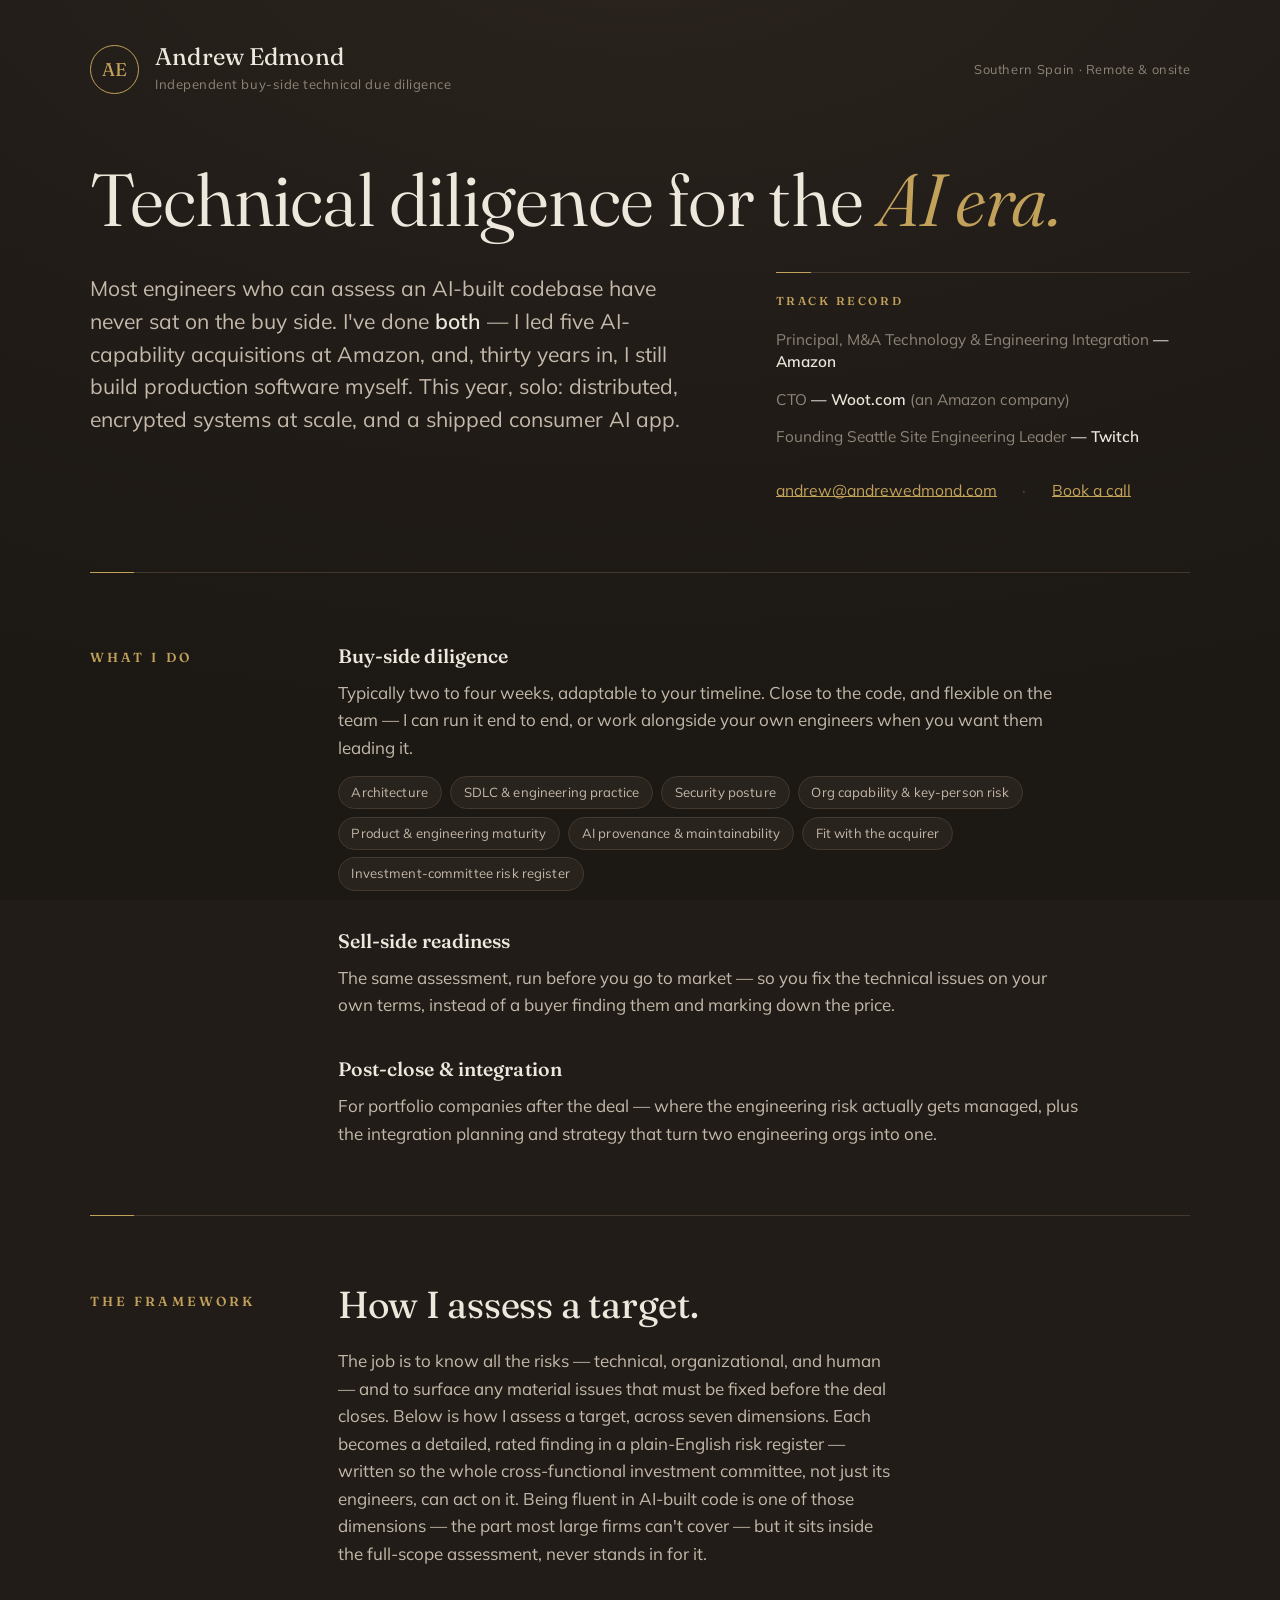
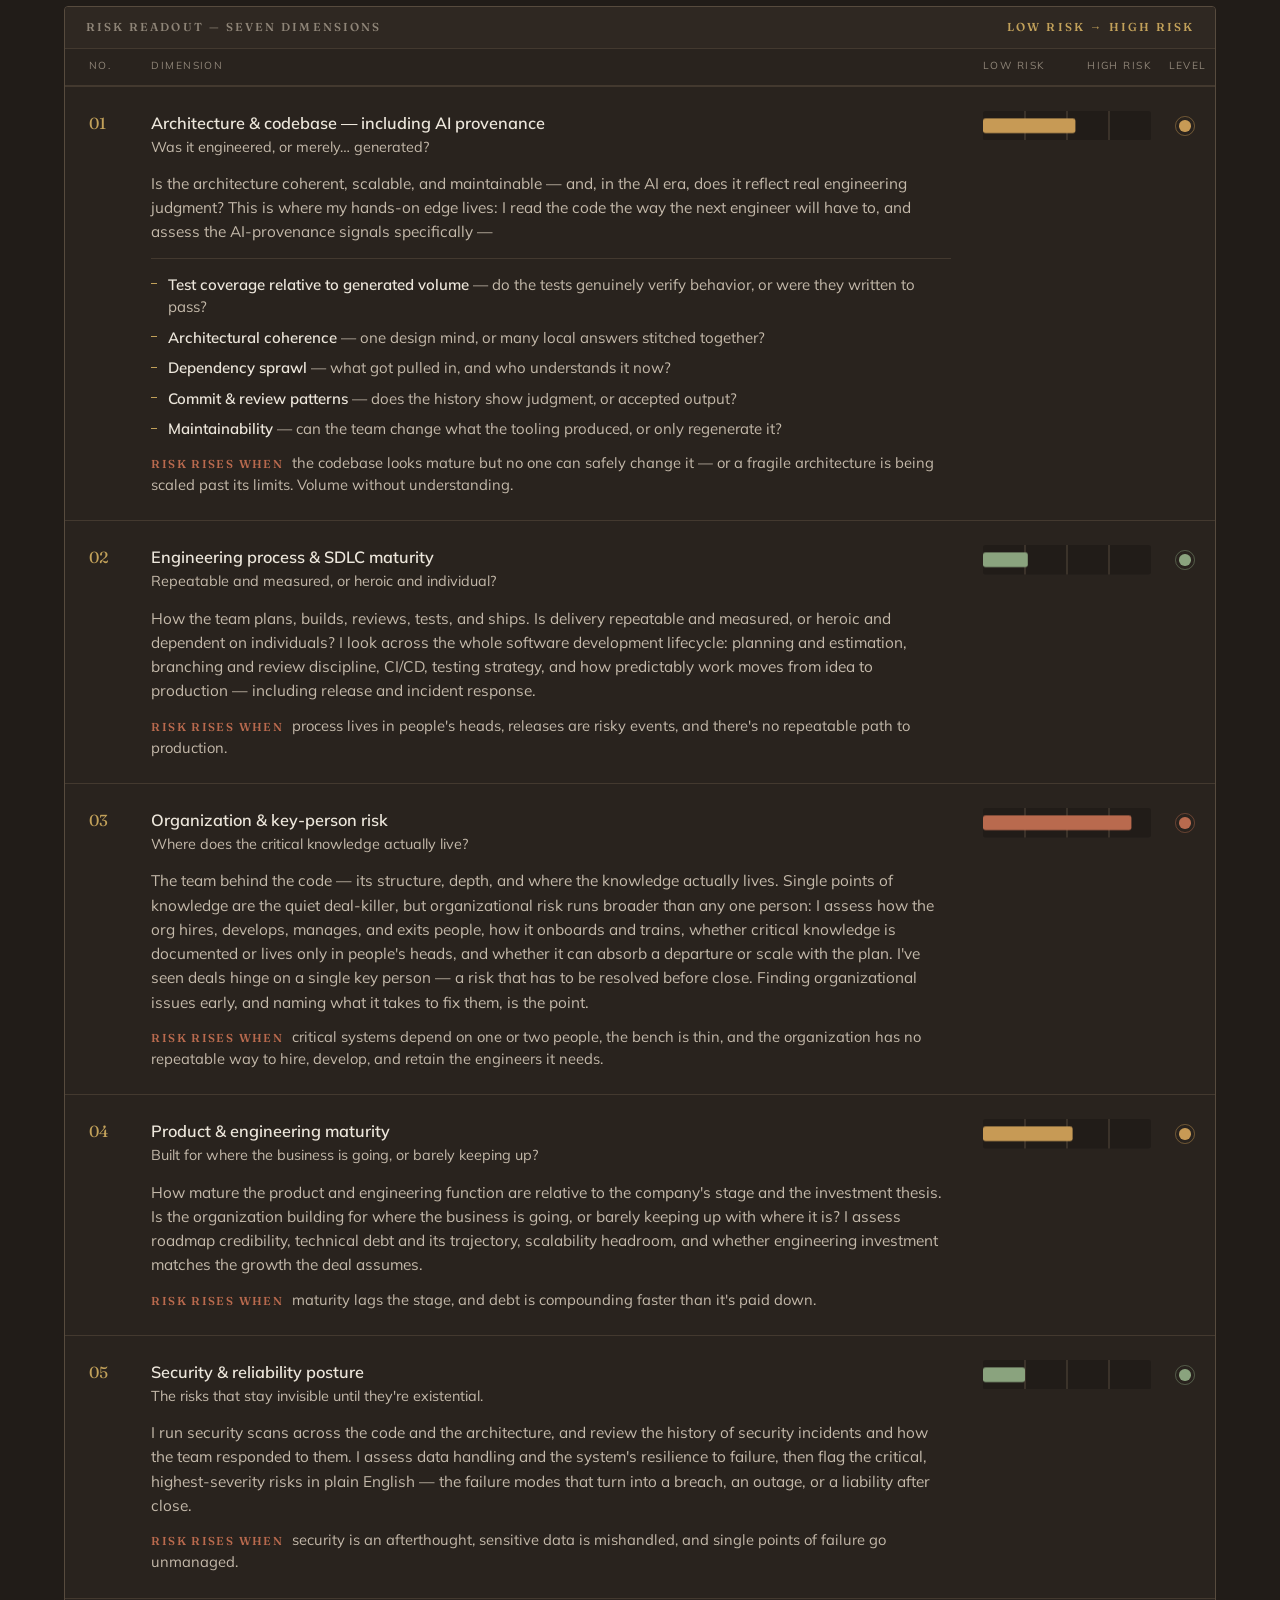
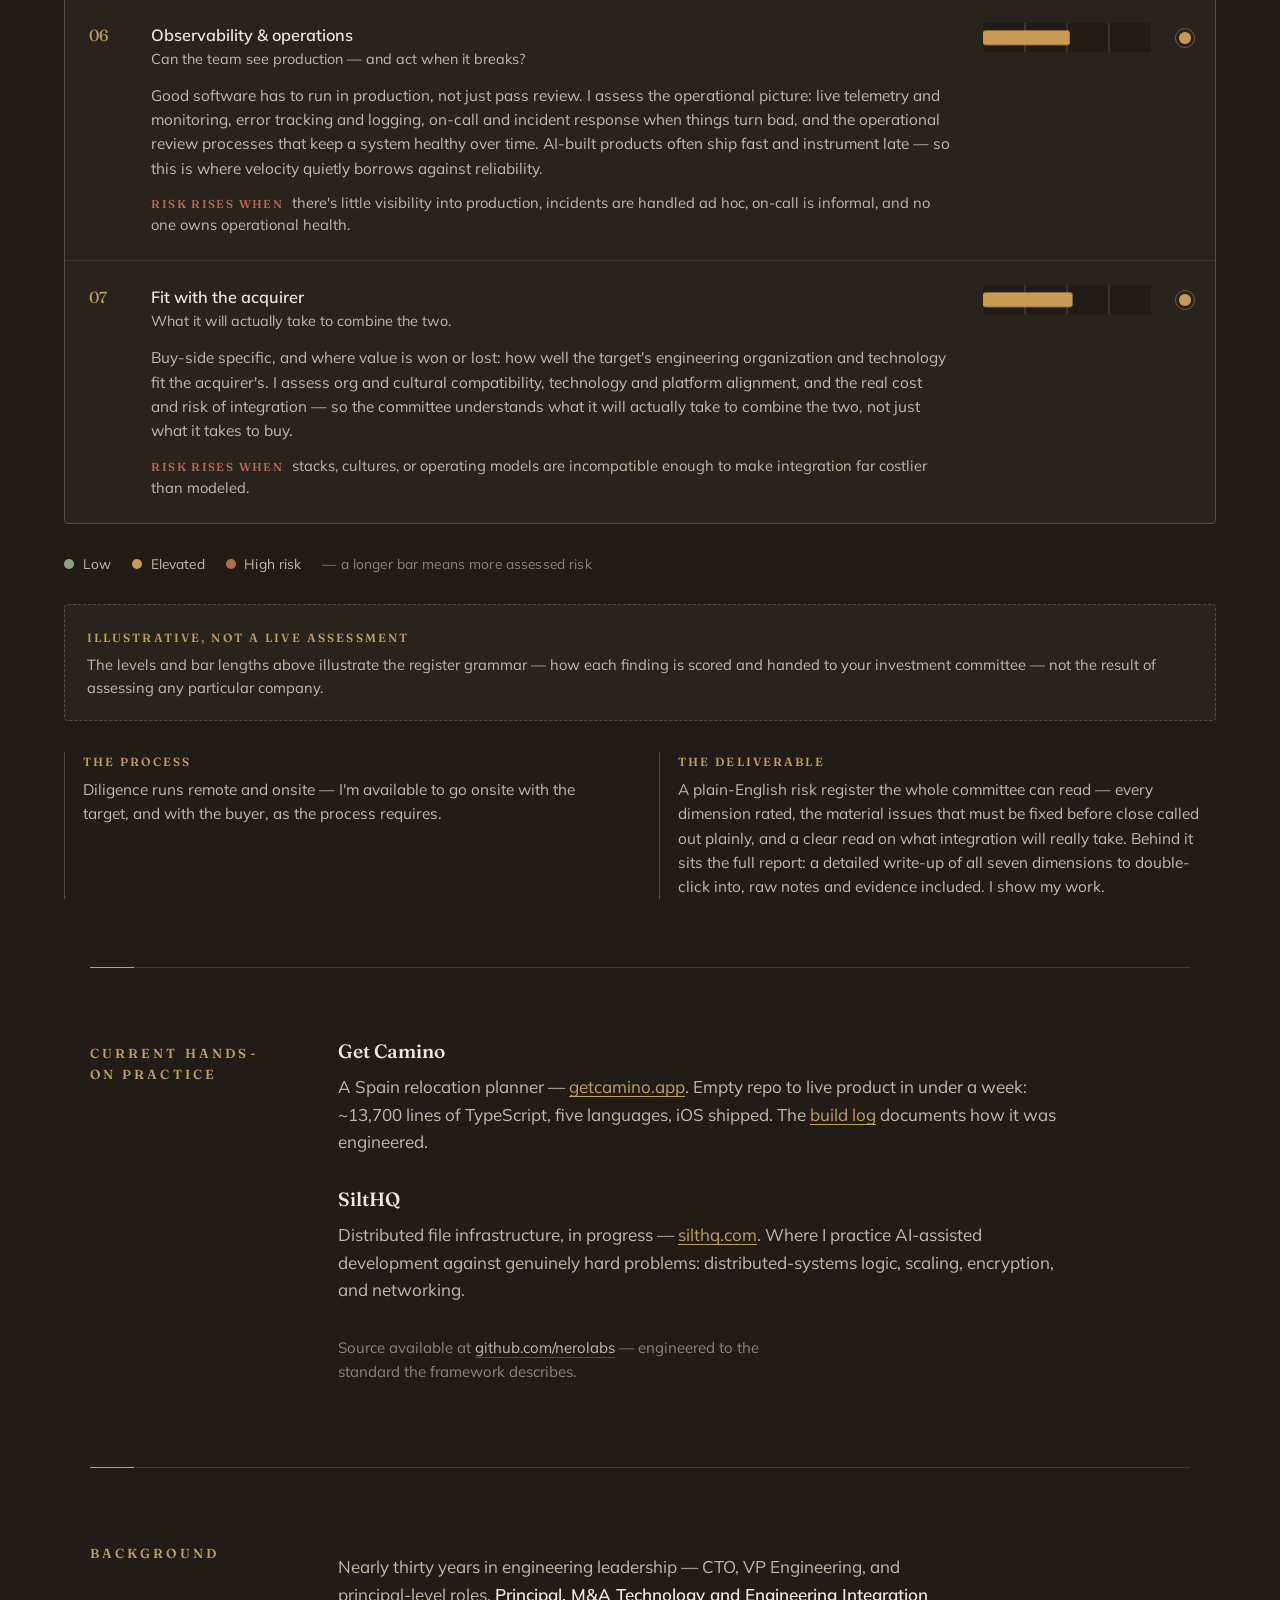
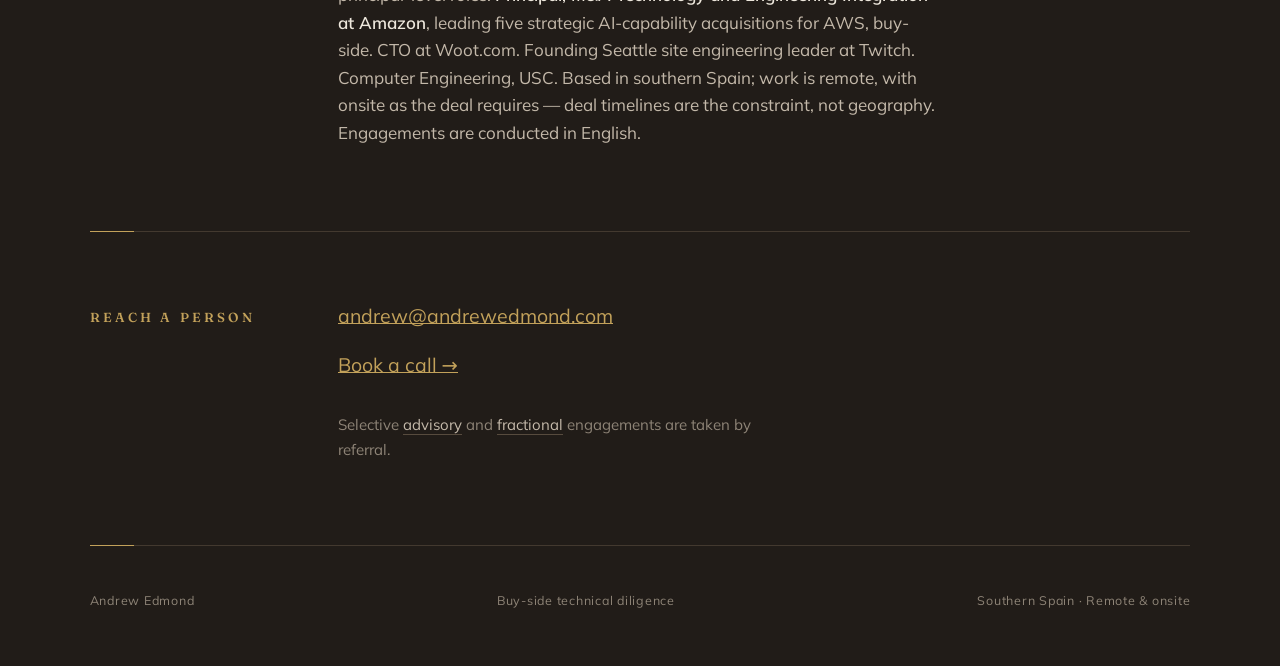
==== index.html @ aa69c721 "Fix contact-link underlines spanning full column width .contact-lines is a column flex container, so" ====
<!doctype html>
<html lang="en">
<head>
<meta charset="utf-8">
<meta name="viewport" content="width=device-width, initial-scale=1">
<title>Andrew Edmond — Technical diligence for the AI era</title>
<meta name="description" content="Independent buy-side technical due diligence for AI-era software: architecture, engineering practice, key-person risk, and the AI provenance of the codebase — delivered as a plain-English risk register for the investment committee.">
<meta name="theme-color" content="#211C18">
<link rel="icon" href="/favicon.svg" type="image/svg+xml">
<link rel="apple-touch-icon" href="/apple-touch-icon.png">
<link rel="canonical" href="https://www.andrewedmond.com/">

<!-- Open Graph / this link gets pasted into emails and Slack -->
<meta property="og:type" content="website">
<meta property="og:url" content="https://www.andrewedmond.com/">
<meta property="og:title" content="Andrew Edmond — Technical diligence for the AI era">
<meta property="og:description" content="Independent buy-side technical due diligence for AI-era software — delivered as a plain-English risk register for the investment committee.">
<meta property="og:image" content="https://www.andrewedmond.com/og.png">
<meta property="og:image:width" content="1200">
<meta property="og:image:height" content="630">
<meta name="twitter:card" content="summary_large_image">

<!-- PostHog (EU cloud) — cookieless: memory persistence, session recording off; no consent banner needed -->
<script>
!function(t,e){var o,n,p,r;e.__SV||(window.posthog && window.posthog.__loaded)||(window.posthog=e,e._i=[],e.init=function(i,s,a){function g(t,e){var o=e.split(".");2==o.length&&(t=t[o[0]],e=o[1]),t[e]=function(){t.push([e].concat(Array.prototype.slice.call(arguments,0)))}}(p=t.createElement("script")).type="text/javascript",p.crossOrigin="anonymous",p.async=!0,p.src=s.api_host.replace(".i.posthog.com","-assets.i.posthog.com")+"/static/array.js",(r=t.getElementsByTagName("script")[0]).parentNode.insertBefore(p,r);var u=e;for(void 0!==a?u=e[a]=[]:a="posthog",u.people=u.people||[],u.toString=function(t){var e="posthog";return"posthog"!==a&&(e+="."+a),t||(e+=" (stub)"),e},u.people.toString=function(){return u.toString(1)+".people (stub)"},o="an ln init xn Cn Br kn In capture Fn nn calculateEventProperties On register register_once register_for_session unregister unregister_for_session Ln getFeatureFlag getFeatureFlagPayload getFeatureFlagResult getAllFeatureFlags isFeatureEnabled reloadFeatureFlags updateFlags updateEarlyAccessFeatureEnrollment getEarlyAccessFeatures on onFeatureFlags onSurveysLoaded onSessionId getSurveys getActiveMatchingSurveys renderSurvey displaySurvey cancelPendingSurvey canRenderSurvey canRenderSurveyAsync Dn identify setPersonProperties unsetPersonProperties group resetGroups setPersonPropertiesForFlags resetPersonPropertiesForFlags setGroupPropertiesForFlags resetGroupPropertiesForFlags reset shutdown setIdentity clearIdentity get_distinct_id getGroups get_session_id get_session_replay_url alias set_config startSessionRecording stopSessionRecording sessionRecordingStarted captureException addExceptionStep captureLog startExceptionAutocapture stopExceptionAutocapture loadToolbar get_property getSessionProperty An Rn createPersonProfile setInternalOrTestUser $n yn jn opt_in_capturing opt_out_capturing has_opted_in_capturing has_opted_out_capturing get_explicit_consent_status is_capturing clear_opt_in_out_capturing Tn debug Ur Rt getPageViewId captureTraceFeedback captureTraceMetric pn".split(" "),n=0;n<o.length;n++)g(u,o[n]);e._i.push([i,s,a])},e.__SV=1)}(document,window.posthog||[]);
posthog.init('phc_BMejvK5GHnQV9qCFDDEHWrhjuZfbqV86JzVY5oScUgBu', {
  api_host: 'https://eu.i.posthog.com',
  defaults: '2026-05-30',
  persistence: 'memory',
  disable_session_recording: true,
  person_profiles: 'identified_only'
})
</script>

<link rel="preconnect" href="https://fonts.googleapis.com">
<link rel="preconnect" href="https://fonts.gstatic.com" crossorigin>
<link href="https://fonts.googleapis.com/css2?family=Fraunces:ital,opsz,wght@0,9..144,340;0,9..144,420;0,9..144,560;1,9..144,340&family=Mulish:ital,wght@0,400;0,500;0,600;1,400&display=swap" rel="stylesheet">

<style>
  :root{
    /* Palette — "Private Office": deep espresso, warm bone type, antique gold */
    --ground:  #211C18;   /* espresso ground */
    --panel:   #29231E;   /* recessed panels */
    --panel-2: #2F2822;   /* lifted card */
    --bone:    #EDE7DC;   /* primary type */
    --bone-2:  #C4B9AA;   /* secondary type */
    --bone-3:  #8E8477;   /* labels / marginalia */
    --hair:    #43392F;   /* hairlines */
    --hair-2:  #574B3E;   /* lifted hairlines */
    --gold:    #C2A15A;   /* the one accent */
    --gold-2:  #D8BC7E;   /* hover */
    /* Register signals — muted, warm, never neon; used ONLY as status.
       Bar length encodes RISK: sage = low, amber/gold = elevated, oxblood = high. */
    --low:     #8AA37E;   /* muted sage-green */
    --elevated:#C79A55;   /* antique gold as amber */
    --high:    #B96A4E;   /* warm oxblood / brick */

    --measure: 68ch;
    --sheet: 72rem;

    --serif: "Fraunces", "Hoefler Text", "Georgia", "Times New Roman", serif;
    --sans:  "Mulish", "Avenir Next", "Segoe UI", system-ui, -apple-system, Arial, sans-serif;
  }

  *,*::before,*::after{ box-sizing:border-box; }
  html{ -webkit-text-size-adjust:100%; }
  body{
    margin:0;
    background:var(--ground);
    color:var(--bone);
    font-family:var(--sans);
    font-size:1.0625rem;
    line-height:1.62;
    -webkit-font-smoothing:antialiased;
    text-rendering:optimizeLegibility;
  }
  /* faint warm vignette so the ground reads like paper under a desk lamp */
  body::before{
    content:""; position:fixed; inset:0; z-index:-1; pointer-events:none;
    background:radial-gradient(120% 90% at 50% -10%, #2B241E 0%, #211C18 55%, #1C1814 100%);
  }

  /* ---- Links ---- */
  a{ color:var(--gold); text-decoration:none; }
  .link{
    color:var(--gold);
    background-image:linear-gradient(currentColor,currentColor);
    background-size:100% 1px; background-repeat:no-repeat;
    background-position:0 1.18em;
    padding-bottom:1px;
    transition:color .18s ease, background-size .18s ease;
  }
  .link:hover{ color:var(--gold-2); }

  :focus-visible{ outline:2px solid var(--gold); outline-offset:3px; border-radius:2px; }

  .skip{
    position:absolute; left:-999px; top:0;
    background:var(--gold); color:var(--ground);
    padding:.6rem 1rem; z-index:10; font:600 .9rem/1 var(--sans);
  }
  .skip:focus{ left:.75rem; top:.75rem; }

  /* ---- Sheet + rhythm ---- */
  .sheet{ max-width:var(--sheet); margin:0 auto; padding:0 1.6rem; }
  .body{ max-width:var(--measure); }

  section{ padding:4.25rem 0; }
  /* Signature rule: a hairline capped at its left by a short gold tick */
  section + section, .divider-top{
    position:relative;
    border-top:1px solid var(--hair);
  }
  section + section::before, .divider-top::before{
    content:""; position:absolute; top:-1px; left:0;
    width:2.75rem; height:1px; background:var(--gold);
  }

  /* ---- Eyebrow (gold small-caps) — the section signposting ---- */
  .eyebrow{
    font-family:var(--serif);
    font-optical-sizing:auto;
    font-weight:560;
    font-size:.82rem;
    letter-spacing:.24em;
    text-transform:uppercase;
    color:var(--gold);
    margin:0 0 1.5rem;
  }

  /* Reading sections: label sits in a left rail, content flows in the main column,
     so the page uses its full width instead of clumping flush-left. */
  #scope, #evidence, #background, #contact, .fw-head{
    display:grid;
    grid-template-columns:12rem minmax(0,1fr);
    gap:.4rem 3.5rem;
    align-items:start;
  }
  #scope > .eyebrow, #evidence > .eyebrow,
  #background > .eyebrow, #contact > .eyebrow, .fw-head > .eyebrow{ margin:0; padding-top:.4rem; }
  #scope > .body, #evidence > .body,
  #background > .body, #contact > .body{ max-width:74ch; }
  @media (max-width: 820px){
    #scope, #evidence, #background, #contact, .fw-head{ grid-template-columns:1fr; gap:.3rem; }
    #scope > .eyebrow, #evidence > .eyebrow,
    #background > .eyebrow, #contact > .eyebrow, .fw-head > .eyebrow{ margin:0 0 1.4rem; padding-top:0; }
  }

  /* ---- Masthead + monogram ---- */
  .masthead{
    display:flex; align-items:center; justify-content:space-between;
    flex-wrap:wrap; gap:1.2rem 2rem;
    padding:2.75rem 0 2.5rem;
  }
  .brand{ display:flex; align-items:center; gap:1rem; }
  .monogram{
    flex:0 0 auto;
    width:3.1rem; height:3.1rem; border-radius:50%;
    border:1px solid var(--gold);
    display:grid; place-items:center;
    font-family:var(--serif); font-weight:420; font-size:1.15rem;
    letter-spacing:.02em; color:var(--gold);
  }
  .wordmark h1{
    font-family:var(--serif); font-optical-sizing:auto;
    font-weight:420; font-size:1.5rem; letter-spacing:.005em;
    margin:0; line-height:1.1;
  }
  .wordmark .kicker{
    font-size:.82rem; letter-spacing:.04em; color:var(--bone-3);
    margin:.2rem 0 0;
  }
  .masthead .meta{
    font-size:.8rem; letter-spacing:.05em; color:var(--bone-3);
    text-align:right; line-height:1.5;
  }

  /* ---- Hero / Summary ---- */
  .hero{ padding-top:1.5rem; }
  .claim{
    font-family:var(--serif); font-optical-sizing:auto;
    font-weight:340;
    font-size:clamp(2.6rem, 6.4vw, 4.6rem);
    line-height:1.02;
    letter-spacing:-.012em;
    margin:.2rem 0 1.6rem;
    text-wrap:balance;
    color:var(--bone);
  }
  .claim .em{ font-style:italic; font-weight:340; color:var(--gold); }
  .proof{
    font-size:clamp(1.12rem,2.3vw,1.32rem);
    line-height:1.55;
    color:var(--bone-2);
    max-width:46ch;
    margin:0 0 1.4rem;
  }
  .proof b{ font-weight:600; color:var(--bone); }
  .creds{
    font-size:.92rem; line-height:1.6; color:var(--bone-3);
    max-width:72ch; margin:.2rem 0 1.7rem; letter-spacing:.005em;
  }
  .creds b{ color:var(--bone); font-weight:600; }
  .creds .cred{ white-space:nowrap; }
  .actions{
    display:flex; flex-wrap:wrap; align-items:center; gap:.9rem 1.6rem;
    font-size:.98rem;
  }
  .actions .sep{ color:var(--hair-2); }

  /* Two-column hero: claim spans; argument + CTA on the left, credentials fill the right */
  .hero-cols{
    display:grid;
    grid-template-columns:minmax(0,1.5fr) minmax(0,1fr);
    gap:2rem 4rem;
    align-items:start;
    margin-top:2.2rem;
  }
  .hero-main .proof{ max-width:54ch; }
  .hero-side{
    position:relative;
    border-top:1px solid var(--hair);
    padding-top:1.2rem;
  }
  .hero-side::before{
    content:""; position:absolute; top:-1px; left:0;
    width:2.2rem; height:1px; background:var(--gold);
  }
  .side-label{
    font-family:var(--serif); font-optical-sizing:auto; font-weight:560;
    font-size:.72rem; letter-spacing:.22em; text-transform:uppercase;
    color:var(--gold); margin:0 0 1.1rem;
  }
  .creds-list{ list-style:none; margin:0; padding:0; display:flex; flex-direction:column; gap:.95rem; }
  .creds-list li{ font-size:.96rem; line-height:1.46; color:var(--bone-3); }
  .creds-list b{ color:var(--bone); font-weight:600; }
  .creds-list .dim{ color:var(--bone-3); }
  .hero-side .actions{ margin-top:1.8rem; }
  @media (max-width: 820px){
    .hero-cols{ grid-template-columns:1fr; gap:2rem; margin-top:1.7rem; }
  }

  /* ---- Section headings ---- */
  .h{
    font-family:var(--serif); font-optical-sizing:auto;
    font-weight:420;
    font-size:clamp(1.7rem,3.3vw,2.35rem);
    letter-spacing:-.006em;
    line-height:1.12;
    margin:0 0 1.3rem;
    color:var(--bone);
  }
  .lead{ color:var(--bone-2); margin:0 0 1.4rem; max-width:56ch; }
  .lead:last-of-type{ margin-bottom:2rem; }

  /* ---- Services ---- */
  .svc{ margin:0 0 2.2rem; }
  .svc:last-child{ margin-bottom:0; }
  .svc h3{
    font-family:var(--serif); font-optical-sizing:auto;
    font-weight:560; font-size:1.22rem; letter-spacing:.005em;
    margin:0 0 .4rem; color:var(--bone);
  }
  .svc p{ margin:0; color:var(--bone-2); }
  .streams{
    list-style:none; margin:.9rem 0 0; padding:0;
    display:flex; flex-wrap:wrap; gap:.45rem .5rem;
  }
  .streams li{
    font-size:.82rem; letter-spacing:.01em;
    color:var(--bone-2);
    background:var(--panel);
    border:1px solid var(--hair);
    border-radius:999px;
    padding:.32rem .8rem;
  }

  /* ---- The Framework: the risk readout (signature block) ---- */
  /* Breakout: the readout, legend, note and closing block escape the narrow
     reading measure and center at a wider ~72rem measure — while the eyebrow,
     heading and lead above stay at the normal .body measure. The breakout is
     capped by the viewport (min with 100vw minus a gutter) so it can never
     force horizontal scroll on small screens. */
  .readout-break{
    /* The readout escapes the narrow .body reading measure and re-centers at a
       wider ~72rem measure. It is a direct child of the centered .sheet section,
       so left:50% + translateX(-50%) centers it on the VIEWPORT; width is capped
       at 100vw - 2rem so it collapses to full width with no horizontal scroll
       on small screens. The eyebrow/heading/lead above stay at reading measure. */
    position:relative;
    width:min(72rem, 100vw - 2rem);
    max-width:none;
    left:50%;
    transform:translateX(-50%);
  }
  .readout{
    border:1px solid var(--hair-2);
    background:var(--panel);
    border-radius:4px;
    margin:.4rem 0 1.4rem;
    overflow:hidden;
  }
  .readout__head{
    display:flex; align-items:center; justify-content:space-between;
    gap:1rem;
    padding:.7rem 1.3rem;
    border-bottom:1px solid var(--hair);
    background:var(--panel-2);
    font-family:var(--serif); font-optical-sizing:auto; font-weight:560;
    font-size:.72rem; letter-spacing:.18em; text-transform:uppercase;
    color:var(--bone-3);
  }
  .readout__head .unit{ color:var(--gold); }

  /* Axis header: LOW RISK → HIGH RISK across the bar channel.
     Two macro-columns match the crit rows below: LEFT text measure, RIGHT meter. */
  .axis{
    display:grid;
    grid-template-columns:minmax(0,1fr) 13rem;
    align-items:center; gap:1.1rem 2rem;
    padding:.6rem 1.5rem;
    border-bottom:1px solid var(--hair);
    font-size:.64rem; letter-spacing:.14em; text-transform:uppercase;
    color:var(--bone-3);
  }
  .axis .axis-left{
    display:grid; grid-template-columns:2.8rem minmax(0,1fr); gap:1.1rem;
  }
  .axis .axis-meter{
    display:grid; grid-template-columns:minmax(0,1fr) 1.4rem; gap:1.1rem;
    align-items:center;
  }
  .axis .axis-scale{ display:flex; justify-content:space-between; }
  .axis .axis-level{ text-align:right; }

  .crit{
    padding:1.5rem 1.5rem;
    border-top:1px solid var(--hair);
  }
  .crit:first-of-type{ border-top:0; }
  /* Two-column row: LEFT text column at a comfortable measure, RIGHT meter column
     (bar + level LED) with its own space beside the text. */
  .crit__row{
    display:grid;
    grid-template-columns:minmax(0,1fr) 13rem;
    align-items:start; gap:1.1rem 2rem;
  }
  .crit__text{ min-width:0; }
  .crit__head{
    display:grid; grid-template-columns:2.8rem minmax(0,1fr); gap:1.1rem;
    align-items:baseline;
  }
  /* RIGHT column: bar spans the meter channel, LED pinned to the far right */
  .crit__meter{
    display:grid; grid-template-columns:minmax(0,1fr) 1.4rem; gap:1.1rem;
    align-items:center;
  }
  .crit .num{
    font-family:var(--serif); font-optical-sizing:auto;
    font-weight:420; font-size:1rem; color:var(--gold);
    letter-spacing:.02em;
  }
  .crit .lab{ font-weight:600; font-size:1.02rem; color:var(--bone); line-height:1.3; }
  .crit .sub{
    display:block; font-weight:400; font-size:.9rem; color:var(--bone-2);
    margin-top:.18rem; line-height:1.5;
  }

  /* The bar: length encodes assessed risk (short = low, long = high) */
  .gauge{ width:100%; height:1.85rem; display:block; }
  .gauge .track{ fill:var(--ground); }
  .gauge .grid-tick{ stroke:var(--hair-2); stroke-width:1; opacity:.7; }
  .gauge .bar{ transform-origin:left center; }
  .gauge--low  .bar{ fill:var(--low); }
  .gauge--elevated .bar{ fill:var(--elevated); }
  .gauge--high .bar{ fill:var(--high); }

  /* status LED — ringed, color matches level */
  .led{
    justify-self:end;
    width:.72rem; height:.72rem; border-radius:50%;
    background:var(--bone-3);
    position:relative;
  }
  .led::after{
    content:""; position:absolute; inset:-4px; border-radius:50%;
    border:1px solid currentColor; opacity:.45;
  }
  .led--low{ background:var(--low); color:var(--low); }
  .led--elevated{ background:var(--elevated); color:var(--elevated); }
  .led--high{ background:var(--high); color:var(--high); }

  /* Fuller assessment prose — sits in the LEFT text column, aligned under the
     label (past the number index) at a comfortable reading measure. */
  .crit__prose{
    margin:.85rem 0 0;
    padding-left:3.9rem;   /* align under the label column */
    max-width:none;
  }
  .crit__prose p{ margin:0; color:var(--bone-2); font-size:.96rem; line-height:1.58; }
  .flags{
    list-style:none; margin:.7rem 0 0; padding:0;
    display:flex; flex-direction:column; gap:.35rem;
    font-size:.92rem; color:var(--bone-2); line-height:1.5;
  }
  .flags .tag{
    font-family:var(--serif); font-optical-sizing:auto; font-weight:560;
    font-size:.72rem; letter-spacing:.12em; text-transform:uppercase;
    margin-right:.55rem;
  }
  .flags .tag--healthy{ color:var(--low); }
  .flags .tag--flag{ color:var(--high); }

  /* Nested AI-provenance criteria under dimension 01 */
  .subcrit{
    list-style:none; margin:.85rem 0 0; padding:.9rem 0 0;
    border-top:1px solid var(--hair);
    display:flex; flex-direction:column; gap:.5rem;
    font-size:.94rem; color:var(--bone-2); line-height:1.5;
  }
  .subcrit > li{ position:relative; padding-left:1.05rem; }
  .subcrit > li::before{
    content:""; position:absolute; left:0; top:.62em;
    width:.34rem; height:1px; background:var(--gold);
  }
  .subcrit b{
    color:var(--bone); font-weight:600;
  }

  /* Closing block: process & deliverable */
  .close-note{
    margin-top:1.9rem;
    display:grid; gap:1.4rem;
  }
  .close-note .cn{
    padding-left:1.1rem;
    border-left:1px solid var(--hair-2);
  }
  .close-note h3{
    font-family:var(--serif); font-optical-sizing:auto;
    font-weight:560; font-size:.74rem; letter-spacing:.18em; text-transform:uppercase;
    color:var(--gold); margin:0 0 .45rem;
  }
  .close-note p{ margin:0; color:var(--bone-2); font-size:.96rem; line-height:1.58; max-width:60ch; }
  @media (min-width: 641px){
    .close-note{ grid-template-columns:1fr 1fr; gap:1.6rem 2.4rem; }
  }

  .legend{
    display:flex; flex-wrap:wrap; gap:1.3rem;
    font-size:.86rem; color:var(--bone-2);
    letter-spacing:.01em;
    padding:.4rem 0 0;
  }
  .legend span{ display:inline-flex; align-items:center; gap:.55rem; }
  .legend .led{ width:.62rem; height:.62rem; justify-self:auto; }
  .legend .led::after{ display:none; }
  .legend .note{ color:var(--bone-3); }

  .placeholder{
    border:1px dashed var(--hair-2);
    background:var(--panel);
    border-radius:4px;
    padding:1.25rem 1.35rem;
    margin-top:1.8rem;
    font-size:.92rem; line-height:1.62; color:var(--bone-2);
  }
  .placeholder b{
    display:inline-block; color:var(--gold);
    font-family:var(--serif); font-weight:560;
    text-transform:uppercase; letter-spacing:.18em; font-size:.74rem;
    margin-bottom:.35rem;
  }

  /* ---- Evidence + Background ---- */
  .exhibit{ margin:0 0 1.8rem; }
  .exhibit:last-child{ margin-bottom:0; }
  .exhibit h3{
    font-family:var(--serif); font-optical-sizing:auto;
    font-weight:560; font-size:1.2rem; margin:0 0 .35rem; color:var(--bone);
  }
  .exhibit p{ margin:0; color:var(--bone-2); }

  .bg{ color:var(--bone-2); max-width:60ch; }
  .bg b{ color:var(--bone); font-weight:600; }

  /* ---- Contact ---- */
  .contact-lines{
    display:flex; flex-direction:column; align-items:flex-start; gap:1rem;
    font-size:1.22rem;
  }
  .quiet{
    margin-top:2rem;
    font-size:.94rem; color:var(--bone-3);
    max-width:48ch;
  }
  .quiet a{ color:var(--bone-2); border-bottom:1px solid var(--hair-2); }
  .quiet a:hover{ color:var(--gold); border-bottom-color:var(--gold); }

  /* ---- Footer ---- */
  footer{
    padding:2.75rem 0 3.5rem;
    border-top:1px solid var(--hair);
    position:relative;
    font-size:.78rem; letter-spacing:.06em;
    color:var(--bone-3);
    display:flex; flex-wrap:wrap; justify-content:space-between; gap:.6rem;
  }
  footer::before{
    content:""; position:absolute; top:-1px; left:0;
    width:2.75rem; height:1px; background:var(--gold);
  }

  /* ---- Load motion: bone type settles, gold pips ink in, bars sweep ---- */
  @media (prefers-reduced-motion: no-preference){
    .fade{ opacity:0; transform:translateY(10px); animation:rise .7s cubic-bezier(.2,.7,.2,1) forwards; }
    .hero .claim{ animation-delay:.05s; }
    .hero .hero-side{ animation-delay:.16s; }
    .hero .proof{ animation-delay:.22s; }
    .hero .actions{ animation-delay:.3s; }
    @keyframes rise{ to{ opacity:1; transform:none; } }

    .gauge .bar{ transform:scaleX(0); animation:sweep .9s cubic-bezier(.22,.61,.36,1) forwards; }
    .crit:nth-of-type(1) .bar{ animation-delay:.10s; }
    .crit:nth-of-type(2) .bar{ animation-delay:.22s; }
    .crit:nth-of-type(3) .bar{ animation-delay:.34s; }
    .crit:nth-of-type(4) .bar{ animation-delay:.46s; }
    .crit:nth-of-type(5) .bar{ animation-delay:.58s; }
    .crit:nth-of-type(6) .bar{ animation-delay:.70s; }
    .crit:nth-of-type(7) .bar{ animation-delay:.82s; }
    @keyframes sweep{ to{ transform:scaleX(1); } }

    .led{ opacity:0; animation:ink .5s ease forwards; }
    .crit:nth-of-type(1) .led{ animation-delay:.55s; }
    .crit:nth-of-type(2) .led{ animation-delay:.67s; }
    .crit:nth-of-type(3) .led{ animation-delay:.79s; }
    .crit:nth-of-type(4) .led{ animation-delay:.91s; }
    .crit:nth-of-type(5) .led{ animation-delay:1.03s; }
    .crit:nth-of-type(6) .led{ animation-delay:1.15s; }
    .crit:nth-of-type(7) .led{ animation-delay:1.27s; }
    @keyframes ink{ from{ opacity:0; transform:scale(.3); } to{ opacity:1; transform:scale(1); } }
  }

  /* ---- Tablet: keep two columns but tighten the meter channel ---- */
  @media (max-width: 900px) and (min-width: 641px){
    .axis, .crit__row{ grid-template-columns:minmax(0,1fr) 11rem; gap:1rem 1.8rem; }
  }

  /* ---- Mobile: collapse to a single column — bar/level drop under the title ---- */
  @media (max-width: 640px){
    section{ padding:3.25rem 0; }
    .masthead .meta{ text-align:left; }
    .creds .cred{ white-space:normal; }
    /* single column: the meter (bar + level) stacks below the text */
    .crit__row{ grid-template-columns:1fr; gap:.9rem; }
    .crit__meter{ grid-template-columns:minmax(0,1fr) 1.2rem; gap:.8rem; }
    /* axis: keep only the No./Dimension labels; the scale/level move into rows */
    .axis{ grid-template-columns:2.3rem minmax(0,1fr); gap:.8rem; }
    .axis .axis-left{ display:contents; }
    .axis .axis-meter{ display:none; }
    .crit{ padding:1.1rem 1rem; }
    .readout__head, .axis{ padding-left:1rem; padding-right:1rem; }
    /* on mobile the meter aligns under the title text, past the number */
    .crit__meter{ padding-left:3.9rem; }
  }
</style>
</head>
<body>
<a class="skip" href="#summary">Skip to content</a>

<div class="sheet">

  <header class="masthead">
    <div class="brand">
      <span class="monogram" aria-hidden="true">AE</span>
      <div class="wordmark">
        <h1>Andrew Edmond</h1>
        <p class="kicker">Independent buy-side technical due diligence</p>
      </div>
    </div>
    <p class="meta">Southern Spain · Remote &amp; onsite</p>
  </header>

  <!-- SUMMARY -->
  <section class="hero" id="summary">
    <h2 class="claim fade">Technical diligence for the <span class="em">AI era.</span></h2>
    <div class="hero-cols">
      <div class="hero-main">
        <p class="proof fade">Most engineers who can assess an AI-built codebase have never sat on the buy side. I've done <b>both</b> — I led five AI-capability acquisitions at Amazon, and, thirty years in, I still build production software myself. This year, solo: distributed, encrypted systems at scale, and a shipped consumer AI app.</p>
      </div>
      <aside class="hero-side fade">
        <p class="side-label">Track record</p>
        <ul class="creds-list">
          <li>Principal, M&amp;A Technology &amp; Engineering Integration <b>— Amazon</b></li>
          <li>CTO <b>— Woot.com</b> <span class="dim">(an Amazon company)</span></li>
          <li>Founding Seattle Site Engineering Leader <b>— Twitch</b></li>
        </ul>
        <div class="actions fade">
          <a class="link" href="mailto:andrew@andrewedmond.com">andrew@andrewedmond.com</a>
          <span class="sep">·</span>
          <a target="_blank" rel="noopener" class="link" href="https://calendar.app.google/YZXEWnueJPbcj1Kw7">Book a call</a>
        </div>
      </aside>
    </div>
  </section>

  <!-- SCOPE -->
  <section id="scope">
    <p class="eyebrow">What I do</p>
    <div class="body">
      <div class="svc">
        <h3>Buy-side diligence</h3>
        <p>Typically two to four weeks, adaptable to your timeline. Close to the code, and flexible on the team — I can run it end to end, or work alongside your own engineers when you want them leading it.</p>
        <ul class="streams">
          <li>Architecture</li>
          <li>SDLC &amp; engineering practice</li>
          <li>Security posture</li>
          <li>Org capability &amp; key-person risk</li>
          <li>Product &amp; engineering maturity</li>
          <li>AI provenance &amp; maintainability</li>
          <li>Fit with the acquirer</li>
          <li>Investment-committee risk register</li>
        </ul>
      </div>
      <div class="svc">
        <h3>Sell-side readiness</h3>
        <p>The same assessment, run before you go to market — so you fix the technical issues on your own terms, instead of a buyer finding them and marking down the price.</p>
      </div>
      <div class="svc">
        <h3>Post-close &amp; integration</h3>
        <p>For portfolio companies after the deal — where the engineering risk actually gets managed, plus the integration planning and strategy that turn two engineering orgs into one.</p>
      </div>
    </div>
  </section>

  <!-- METHOD — the framework (signature) -->
  <section id="framework">
    <div class="fw-head">
      <p class="eyebrow">The Framework</p>
      <div class="body">
        <h2 class="h">How I assess a target.</h2>
        <p class="lead">The job is to know all the risks — technical, organizational, and human — and to surface any material issues that must be fixed before the deal closes. Below is how I assess a target, across seven dimensions. Each becomes a detailed, rated finding in a plain-English risk register — written so the whole cross-functional investment committee, not just its engineers, can act on it. Being fluent in AI-built code is one of those dimensions — the part most large firms can't cover — but it sits inside the full-scope assessment, never stands in for it.</p>
      </div>
    </div>

    <div class="readout-break">
      <div class="readout" role="table" aria-label="The seven diligence dimensions, assessed risk, and register grammar">
        <div class="readout__head" aria-hidden="true">
          <span>Risk readout — seven dimensions</span>
          <span class="unit">low risk → high risk</span>
        </div>
        <div class="axis" aria-hidden="true">
          <span class="axis-left"><span>No.</span><span>Dimension</span></span>
          <span class="axis-meter"><span class="axis-scale"><span>Low risk</span><span>High risk</span></span><span class="axis-level">Level</span></span>
        </div>

        <!-- 01 — elevated / medium bar -->
        <div class="crit" role="row">
          <div class="crit__row">
            <div class="crit__text">
              <div class="crit__head">
                <span class="num" role="cell">01</span>
                <span class="lab" role="cell">Architecture &amp; codebase — including AI provenance<span class="sub">Was it engineered, or merely… generated?</span></span>
              </div>
              <div class="crit__prose">
                <p>Is the architecture coherent, scalable, and maintainable — and, in the AI era, does it reflect real engineering judgment? This is where my hands-on edge lives: I read the code the way the next engineer will have to, and assess the AI-provenance signals specifically —</p>
                <ul class="subcrit">
                  <li><b>Test coverage relative to generated volume</b> — do the tests genuinely verify behavior, or were they written to pass?</li>
                  <li><b>Architectural coherence</b> — one design mind, or many local answers stitched together?</li>
                  <li><b>Dependency sprawl</b> — what got pulled in, and who understands it now?</li>
                  <li><b>Commit &amp; review patterns</b> — does the history show judgment, or accepted output?</li>
                  <li><b>Maintainability</b> — can the team change what the tooling produced, or only regenerate it?</li>
                </ul>
                <ul class="flags">
                  <li><span class="tag tag--flag">Risk rises when</span>the codebase looks mature but no one can safely change it — or a fragile architecture is being scaled past its limits. Volume without understanding.</li>
                </ul>
              </div>
            </div>
            <div class="crit__meter">
              <span class="gauge-cell" role="cell" aria-hidden="true">
                <svg class="gauge gauge--elevated" viewBox="0 0 120 24" preserveAspectRatio="none">
                  <rect class="track" x="0" y="0" width="120" height="24" rx="2"/>
                  <line class="grid-tick" x1="30" y1="0" x2="30" y2="24"/>
                  <line class="grid-tick" x1="60" y1="0" x2="60" y2="24"/>
                  <line class="grid-tick" x1="90" y1="0" x2="90" y2="24"/>
                  <rect class="bar" x="0" y="6" width="66" height="12" rx="2"/>
                </svg>
              </span>
              <span class="led led--elevated" role="cell" aria-label="assessed risk: elevated"></span>
            </div>
          </div>
        </div>

        <!-- 02 — low risk / short bar -->
        <div class="crit" role="row">
          <div class="crit__row">
            <div class="crit__text">
              <div class="crit__head">
                <span class="num" role="cell">02</span>
                <span class="lab" role="cell">Engineering process &amp; SDLC maturity<span class="sub">Repeatable and measured, or heroic and individual?</span></span>
              </div>
              <div class="crit__prose">
                <p>How the team plans, builds, reviews, tests, and ships. Is delivery repeatable and measured, or heroic and dependent on individuals? I look across the whole software development lifecycle: planning and estimation, branching and review discipline, CI/CD, testing strategy, and how predictably work moves from idea to production — including release and incident response.</p>
                <ul class="flags">
                  <li><span class="tag tag--flag">Risk rises when</span>process lives in people's heads, releases are risky events, and there's no repeatable path to production.</li>
                </ul>
              </div>
            </div>
            <div class="crit__meter">
              <span class="gauge-cell" role="cell" aria-hidden="true">
                <svg class="gauge gauge--low" viewBox="0 0 120 24" preserveAspectRatio="none">
                  <rect class="track" x="0" y="0" width="120" height="24" rx="2"/>
                  <line class="grid-tick" x1="30" y1="0" x2="30" y2="24"/>
                  <line class="grid-tick" x1="60" y1="0" x2="60" y2="24"/>
                  <line class="grid-tick" x1="90" y1="0" x2="90" y2="24"/>
                  <rect class="bar" x="0" y="6" width="32" height="12" rx="2"/>
                </svg>
              </span>
              <span class="led led--low" role="cell" aria-label="assessed risk: low"></span>
            </div>
          </div>
        </div>

        <!-- 03 — high risk / long bar -->
        <div class="crit" role="row">
          <div class="crit__row">
            <div class="crit__text">
              <div class="crit__head">
                <span class="num" role="cell">03</span>
                <span class="lab" role="cell">Organization &amp; key-person risk<span class="sub">Where does the critical knowledge actually live?</span></span>
              </div>
              <div class="crit__prose">
                <p>The team behind the code — its structure, depth, and where the knowledge actually lives. Single points of knowledge are the quiet deal-killer, but organizational risk runs broader than any one person: I assess how the org hires, develops, manages, and exits people, how it onboards and trains, whether critical knowledge is documented or lives only in people's heads, and whether it can absorb a departure or scale with the plan. I've seen deals hinge on a single key person — a risk that has to be resolved before close. Finding organizational issues early, and naming what it takes to fix them, is the point.</p>
                <ul class="flags">
                  <li><span class="tag tag--flag">Risk rises when</span>critical systems depend on one or two people, the bench is thin, and the organization has no repeatable way to hire, develop, and retain the engineers it needs.</li>
                </ul>
              </div>
            </div>
            <div class="crit__meter">
              <span class="gauge-cell" role="cell" aria-hidden="true">
                <svg class="gauge gauge--high" viewBox="0 0 120 24" preserveAspectRatio="none">
                  <rect class="track" x="0" y="0" width="120" height="24" rx="2"/>
                  <line class="grid-tick" x1="30" y1="0" x2="30" y2="24"/>
                  <line class="grid-tick" x1="60" y1="0" x2="60" y2="24"/>
                  <line class="grid-tick" x1="90" y1="0" x2="90" y2="24"/>
                  <rect class="bar" x="0" y="6" width="106" height="12" rx="2"/>
                </svg>
              </span>
              <span class="led led--high" role="cell" aria-label="assessed risk: high"></span>
            </div>
          </div>
        </div>

        <!-- 04 — elevated / medium bar -->
        <div class="crit" role="row">
          <div class="crit__row">
            <div class="crit__text">
              <div class="crit__head">
                <span class="num" role="cell">04</span>
                <span class="lab" role="cell">Product &amp; engineering maturity<span class="sub">Built for where the business is going, or barely keeping up?</span></span>
              </div>
              <div class="crit__prose">
                <p>How mature the product and engineering function are relative to the company's stage and the investment thesis. Is the organization building for where the business is going, or barely keeping up with where it is? I assess roadmap credibility, technical debt and its trajectory, scalability headroom, and whether engineering investment matches the growth the deal assumes.</p>
                <ul class="flags">
                  <li><span class="tag tag--flag">Risk rises when</span>maturity lags the stage, and debt is compounding faster than it's paid down.</li>
                </ul>
              </div>
            </div>
            <div class="crit__meter">
              <span class="gauge-cell" role="cell" aria-hidden="true">
                <svg class="gauge gauge--elevated" viewBox="0 0 120 24" preserveAspectRatio="none">
                  <rect class="track" x="0" y="0" width="120" height="24" rx="2"/>
                  <line class="grid-tick" x1="30" y1="0" x2="30" y2="24"/>
                  <line class="grid-tick" x1="60" y1="0" x2="60" y2="24"/>
                  <line class="grid-tick" x1="90" y1="0" x2="90" y2="24"/>
                  <rect class="bar" x="0" y="6" width="64" height="12" rx="2"/>
                </svg>
              </span>
              <span class="led led--elevated" role="cell" aria-label="assessed risk: elevated"></span>
            </div>
          </div>
        </div>

        <!-- 05 — low risk / short bar -->
        <div class="crit" role="row">
          <div class="crit__row">
            <div class="crit__text">
              <div class="crit__head">
                <span class="num" role="cell">05</span>
                <span class="lab" role="cell">Security &amp; reliability posture<span class="sub">The risks that stay invisible until they're existential.</span></span>
              </div>
              <div class="crit__prose">
                <p>I run security scans across the code and the architecture, and review the history of security incidents and how the team responded to them. I assess data handling and the system's resilience to failure, then flag the critical, highest-severity risks in plain English — the failure modes that turn into a breach, an outage, or a liability after close.</p>
                <ul class="flags">
                  <li><span class="tag tag--flag">Risk rises when</span>security is an afterthought, sensitive data is mishandled, and single points of failure go unmanaged.</li>
                </ul>
              </div>
            </div>
            <div class="crit__meter">
              <span class="gauge-cell" role="cell" aria-hidden="true">
                <svg class="gauge gauge--low" viewBox="0 0 120 24" preserveAspectRatio="none">
                  <rect class="track" x="0" y="0" width="120" height="24" rx="2"/>
                  <line class="grid-tick" x1="30" y1="0" x2="30" y2="24"/>
                  <line class="grid-tick" x1="60" y1="0" x2="60" y2="24"/>
                  <line class="grid-tick" x1="90" y1="0" x2="90" y2="24"/>
                  <rect class="bar" x="0" y="6" width="30" height="12" rx="2"/>
                </svg>
              </span>
              <span class="led led--low" role="cell" aria-label="assessed risk: low"></span>
            </div>
          </div>
        </div>

        <!-- 06 — elevated / medium bar -->
        <div class="crit" role="row">
          <div class="crit__row">
            <div class="crit__text">
              <div class="crit__head">
                <span class="num" role="cell">06</span>
                <span class="lab" role="cell">Observability &amp; operations<span class="sub">Can the team see production — and act when it breaks?</span></span>
              </div>
              <div class="crit__prose">
                <p>Good software has to run in production, not just pass review. I assess the operational picture: live telemetry and monitoring, error tracking and logging, on-call and incident response when things turn bad, and the operational review processes that keep a system healthy over time. AI-built products often ship fast and instrument late — so this is where velocity quietly borrows against reliability.</p>
                <ul class="flags">
                  <li><span class="tag tag--flag">Risk rises when</span>there's little visibility into production, incidents are handled ad hoc, on-call is informal, and no one owns operational health.</li>
                </ul>
              </div>
            </div>
            <div class="crit__meter">
              <span class="gauge-cell" role="cell" aria-hidden="true">
                <svg class="gauge gauge--elevated" viewBox="0 0 120 24" preserveAspectRatio="none">
                  <rect class="track" x="0" y="0" width="120" height="24" rx="2"/>
                  <line class="grid-tick" x1="30" y1="0" x2="30" y2="24"/>
                  <line class="grid-tick" x1="60" y1="0" x2="60" y2="24"/>
                  <line class="grid-tick" x1="90" y1="0" x2="90" y2="24"/>
                  <rect class="bar" x="0" y="6" width="62" height="12" rx="2"/>
                </svg>
              </span>
              <span class="led led--elevated" role="cell" aria-label="assessed risk: elevated"></span>
            </div>
          </div>
        </div>

        <!-- 07 — elevated / medium bar -->
        <div class="crit" role="row">
          <div class="crit__row">
            <div class="crit__text">
              <div class="crit__head">
                <span class="num" role="cell">07</span>
                <span class="lab" role="cell">Fit with the acquirer<span class="sub">What it will actually take to combine the two.</span></span>
              </div>
              <div class="crit__prose">
                <p>Buy-side specific, and where value is won or lost: how well the target's engineering organization and technology fit the acquirer's. I assess org and cultural compatibility, technology and platform alignment, and the real cost and risk of integration — so the committee understands what it will actually take to combine the two, not just what it takes to buy.</p>
                <ul class="flags">
                  <li><span class="tag tag--flag">Risk rises when</span>stacks, cultures, or operating models are incompatible enough to make integration far costlier than modeled.</li>
                </ul>
              </div>
            </div>
            <div class="crit__meter">
              <span class="gauge-cell" role="cell" aria-hidden="true">
                <svg class="gauge gauge--elevated" viewBox="0 0 120 24" preserveAspectRatio="none">
                  <rect class="track" x="0" y="0" width="120" height="24" rx="2"/>
                  <line class="grid-tick" x1="30" y1="0" x2="30" y2="24"/>
                  <line class="grid-tick" x1="60" y1="0" x2="60" y2="24"/>
                  <line class="grid-tick" x1="90" y1="0" x2="90" y2="24"/>
                  <rect class="bar" x="0" y="6" width="64" height="12" rx="2"/>
                </svg>
              </span>
              <span class="led led--elevated" role="cell" aria-label="assessed risk: elevated"></span>
            </div>
          </div>
        </div>
      </div>

      <div class="legend" aria-hidden="true">
        <span><i class="led led--low"></i> Low</span>
        <span><i class="led led--elevated"></i> Elevated</span>
        <span><i class="led led--high"></i> High risk</span>
        <span class="note">— a longer bar means more assessed risk</span>
      </div>

      <div class="placeholder">
        <b>Illustrative, not a live assessment</b><br>
        The levels and bar lengths above illustrate the register grammar — how each finding is scored and handed to your investment committee — not the result of assessing any particular company.
      </div>

      <div class="close-note">
        <div class="cn">
          <h3>The process</h3>
          <p>Diligence runs remote and onsite — I'm available to go onsite with the target, and with the buyer, as the process requires.</p>
        </div>
        <div class="cn">
          <h3>The deliverable</h3>
          <p>A plain-English risk register the whole committee can read — every dimension rated, the material issues that must be fixed before close called out plainly, and a clear read on what integration will really take. Behind it sits the full report: a detailed write-up of all seven dimensions to double-click into, raw notes and evidence included. I show my work.</p>
        </div>
      </div>
    </div>
  </section>

  <!-- EVIDENCE -->
  <section id="evidence">
    <p class="eyebrow">Current hands-on practice</p>
    <div class="body">
      <div class="exhibit">
        <h3>Get Camino</h3>
        <p>A Spain relocation planner — <a class="link" href="https://getcamino.app">getcamino.app</a>. Empty repo to live product in under a week: ~13,700 lines of TypeScript, five languages, iOS shipped. The <a class="link" href="https://getcamino.app/how-i-was-built">build log</a> documents how it was engineered.</p>
      </div>
      <div class="exhibit">
        <h3>SiltHQ</h3>
        <p>Distributed file infrastructure, in progress — <a class="link" href="https://silthq.com">silthq.com</a>. Where I practice AI-assisted development against genuinely hard problems: distributed-systems logic, scaling, encryption, and networking.</p>
      </div>
      <p class="quiet">Source available at <a href="https://github.com/nerolabs" target="_blank" rel="noopener">github.com/nerolabs</a> — engineered to the standard the framework describes.</p>
    </div>
  </section>

  <!-- BACKGROUND -->
  <section id="background">
    <p class="eyebrow">Background</p>
    <div class="body">
      <p class="bg">Nearly thirty years in engineering leadership — CTO, VP Engineering, and principal-level roles. <b>Principal, M&amp;A Technology and Engineering Integration at Amazon</b>, leading five strategic AI-capability acquisitions for AWS, buy-side. CTO at Woot.com. Founding Seattle site engineering leader at Twitch. Computer Engineering, USC. Based in southern Spain; work is remote, with onsite as the deal requires — deal timelines are the constraint, not geography. Engagements are conducted in English.</p>
    </div>
  </section>

  <!-- CONTACT -->
  <section id="contact">
    <p class="eyebrow">Reach a person</p>
    <div class="body">
      <div class="contact-lines">
        <a class="link" href="mailto:andrew@andrewedmond.com">andrew@andrewedmond.com</a>
        <a target="_blank" rel="noopener" class="link" href="https://calendar.app.google/YZXEWnueJPbcj1Kw7">Book a call →</a>
      </div>
      <p class="quiet">Selective <a href="https://www.andrewedmond.com/advisory">advisory</a> and <a href="https://www.andrewedmond.com/fractional">fractional</a> engagements are taken by referral.</p>
    </div>
  </section>

  <footer>
    <span>Andrew Edmond</span>
    <span>Buy-side technical diligence</span>
    <span>Southern Spain · Remote &amp; onsite</span>
  </footer>

</div>
</body>
</html>
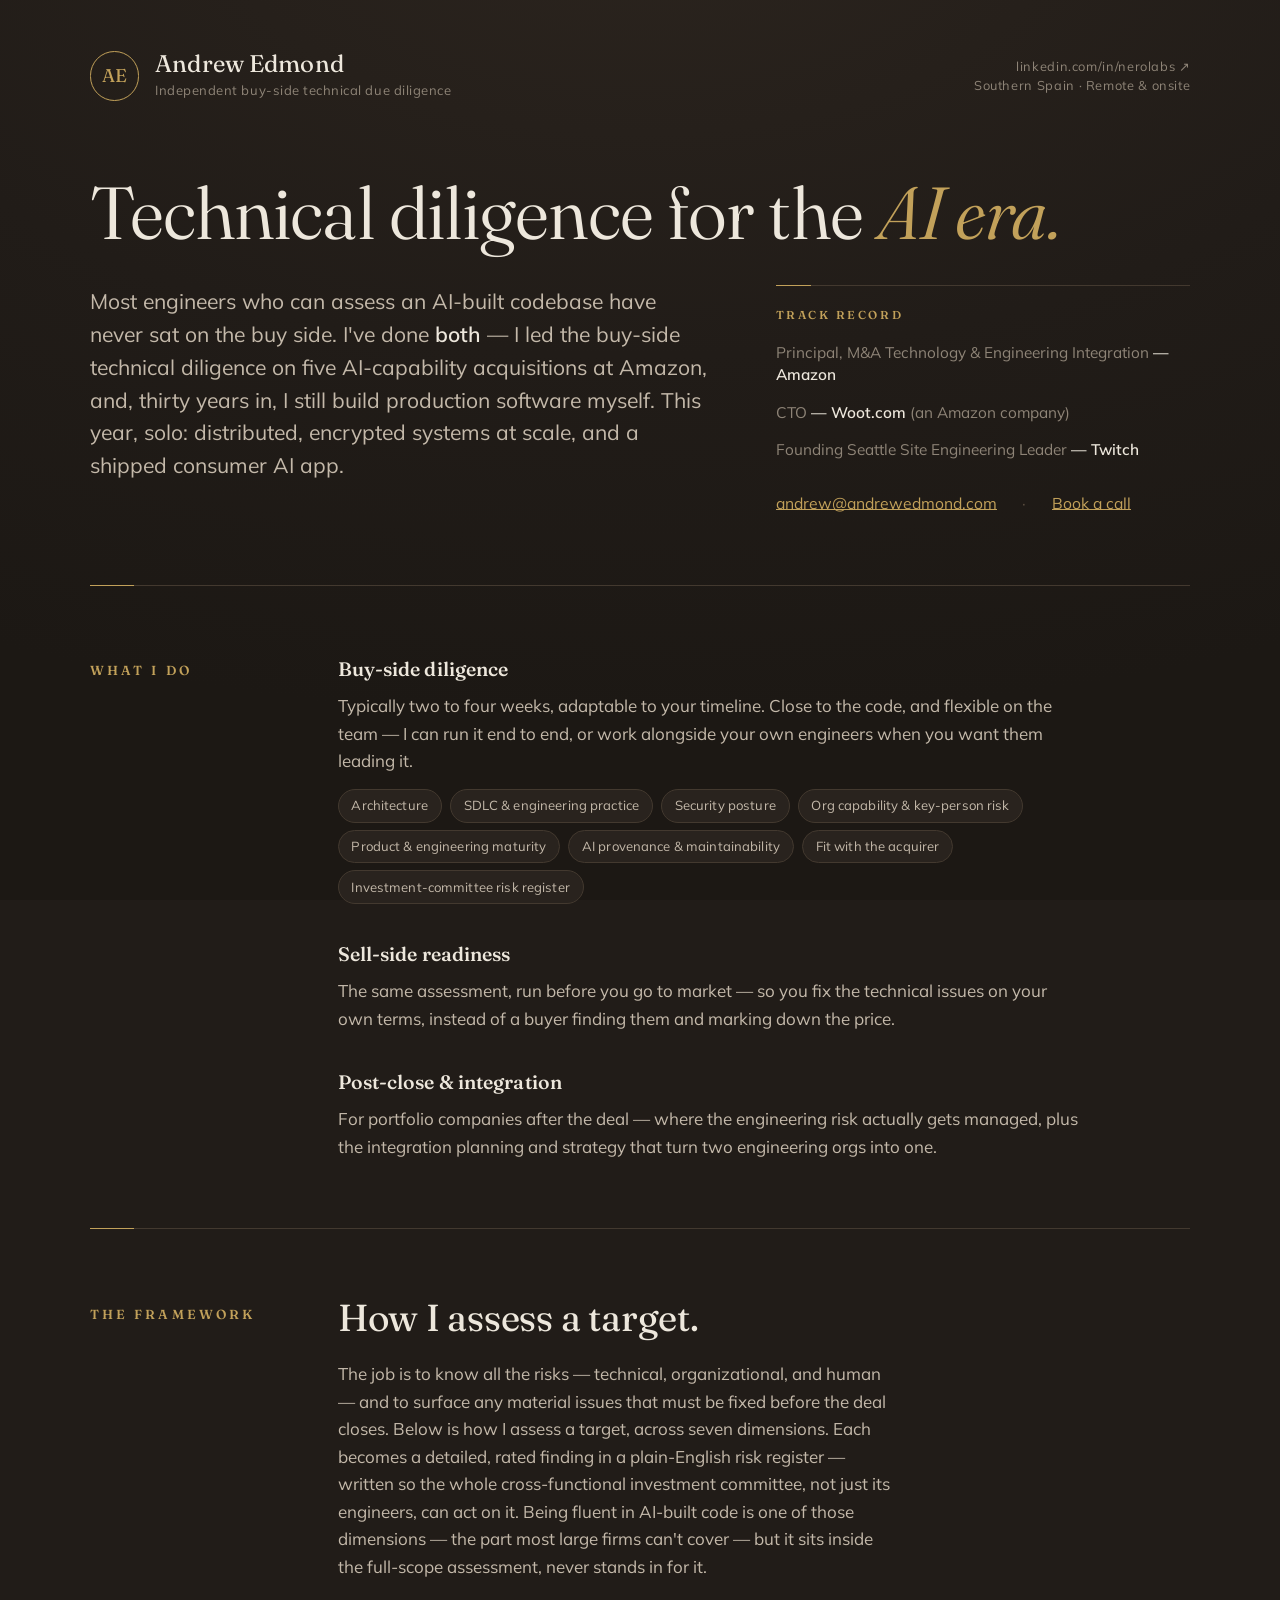
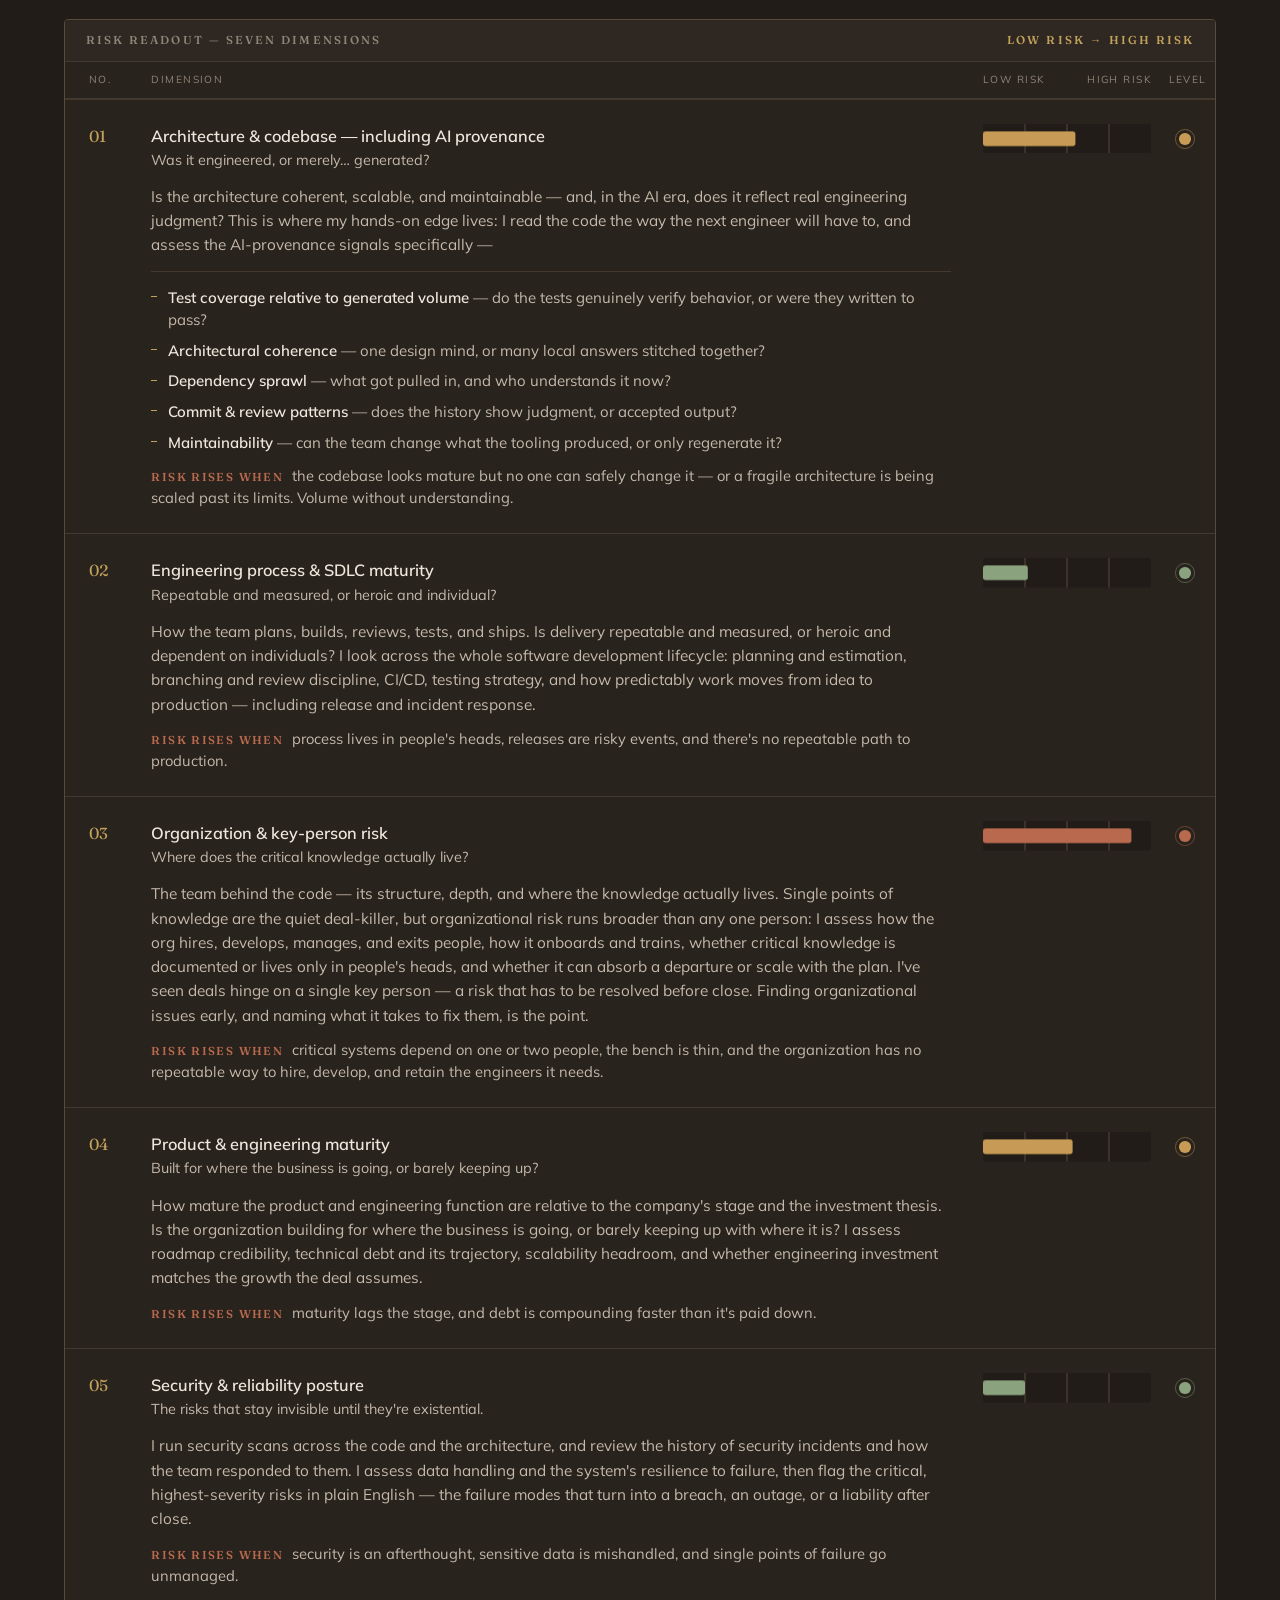
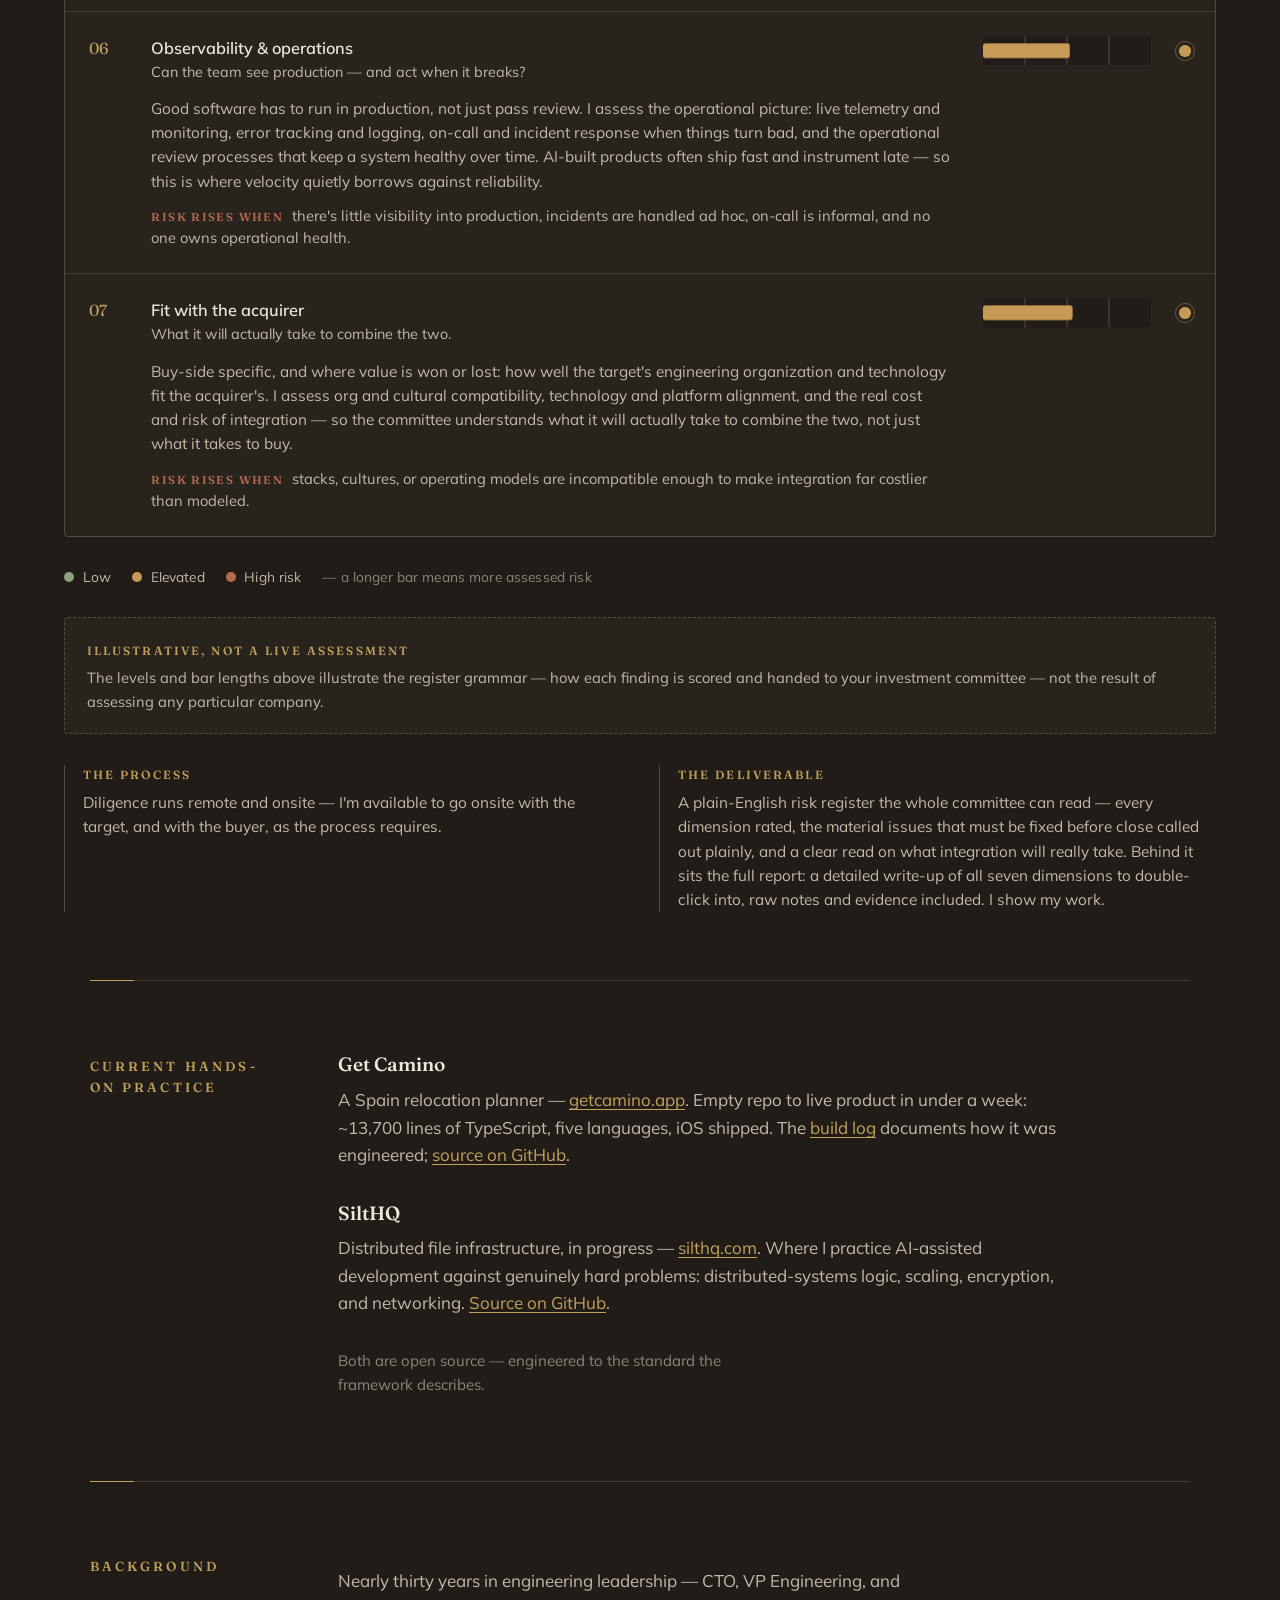
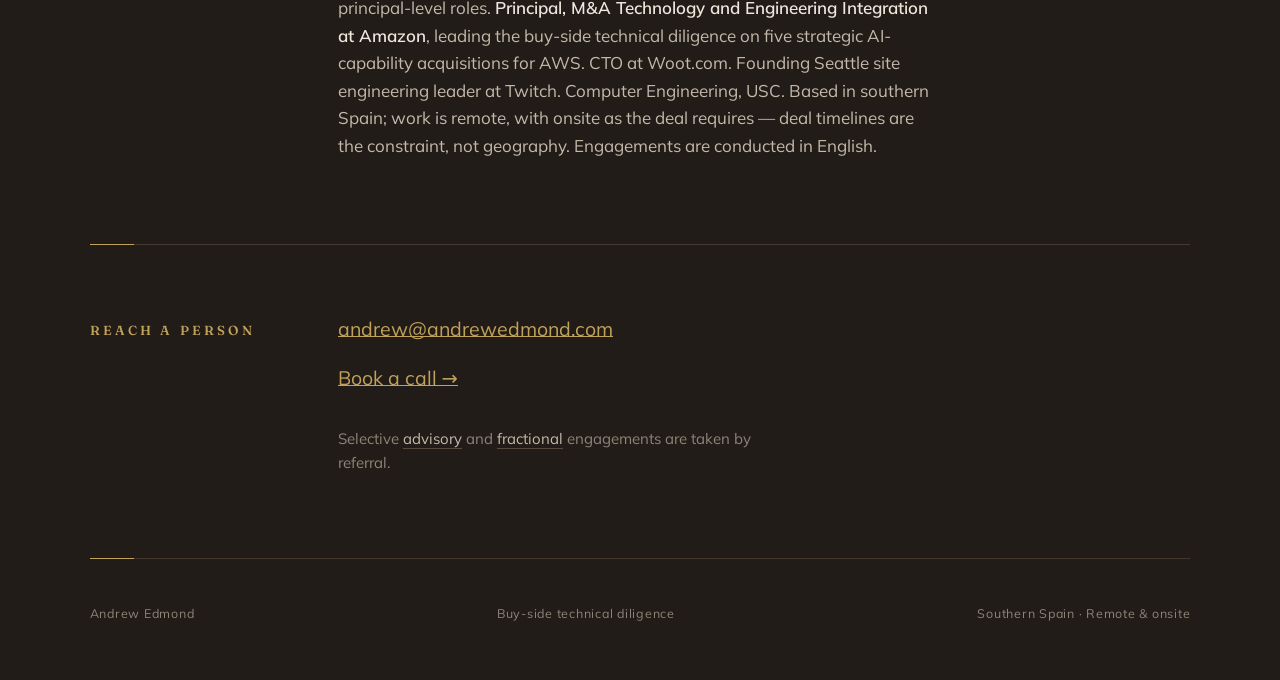
==== commit 3b56006b: "Fresh-eyes pass: fix GitHub liability, reframe Amazon as diligence, add LinkedIn, PostHog CTA events" ====
--- a/index.html
+++ b/index.html
@@ -174,6 +174,8 @@
     font-size:.8rem; letter-spacing:.05em; color:var(--bone-3);
     text-align:right; line-height:1.5;
   }
+  .masthead .meta a{ color:var(--bone-3); }
+  .masthead .meta a:hover{ color:var(--gold); }
 
   /* ---- Hero / Summary ---- */
   .hero{ padding-top:1.5rem; }
@@ -578,7 +580,7 @@
         <p class="kicker">Independent buy-side technical due diligence</p>
       </div>
     </div>
-    <p class="meta">Southern Spain · Remote &amp; onsite</p>
+    <p class="meta"><a href="https://www.linkedin.com/in/nerolabs">linkedin.com/in/nerolabs ↗</a><br>Southern Spain · Remote &amp; onsite</p>
   </header>
 
   <!-- SUMMARY -->
@@ -586,7 +588,7 @@
     <h2 class="claim fade">Technical diligence for the <span class="em">AI era.</span></h2>
     <div class="hero-cols">
       <div class="hero-main">
-        <p class="proof fade">Most engineers who can assess an AI-built codebase have never sat on the buy side. I've done <b>both</b> — I led five AI-capability acquisitions at Amazon, and, thirty years in, I still build production software myself. This year, solo: distributed, encrypted systems at scale, and a shipped consumer AI app.</p>
+        <p class="proof fade">Most engineers who can assess an AI-built codebase have never sat on the buy side. I've done <b>both</b> — I led the buy-side technical diligence on five AI-capability acquisitions at Amazon, and, thirty years in, I still build production software myself. This year, solo: distributed, encrypted systems at scale, and a shipped consumer AI app.</p>
       </div>
       <aside class="hero-side fade">
         <p class="side-label">Track record</p>
@@ -903,13 +905,13 @@
     <div class="body">
       <div class="exhibit">
         <h3>Get Camino</h3>
-        <p>A Spain relocation planner — <a class="link" href="https://getcamino.app">getcamino.app</a>. Empty repo to live product in under a week: ~13,700 lines of TypeScript, five languages, iOS shipped. The <a class="link" href="https://getcamino.app/how-i-was-built">build log</a> documents how it was engineered.</p>
+        <p>A Spain relocation planner — <a class="link" href="https://getcamino.app">getcamino.app</a>. Empty repo to live product in under a week: ~13,700 lines of TypeScript, five languages, iOS shipped. The <a class="link" href="https://getcamino.app/how-i-was-built">build log</a> documents how it was engineered; <a class="link" href="https://github.com/nerolabs/camino-app">source on GitHub</a>.</p>
       </div>
       <div class="exhibit">
         <h3>SiltHQ</h3>
-        <p>Distributed file infrastructure, in progress — <a class="link" href="https://silthq.com">silthq.com</a>. Where I practice AI-assisted development against genuinely hard problems: distributed-systems logic, scaling, encryption, and networking.</p>
-      </div>
-      <p class="quiet">Source available at <a href="https://github.com/nerolabs" target="_blank" rel="noopener">github.com/nerolabs</a> — engineered to the standard the framework describes.</p>
+        <p>Distributed file infrastructure, in progress — <a class="link" href="https://silthq.com">silthq.com</a>. Where I practice AI-assisted development against genuinely hard problems: distributed-systems logic, scaling, encryption, and networking. <a class="link" href="https://github.com/nerolabs/silt">Source on GitHub</a>.</p>
+      </div>
+      <p class="quiet">Both are open source — engineered to the standard the framework describes.</p>
     </div>
   </section>
 
@@ -917,7 +919,7 @@
   <section id="background">
     <p class="eyebrow">Background</p>
     <div class="body">
-      <p class="bg">Nearly thirty years in engineering leadership — CTO, VP Engineering, and principal-level roles. <b>Principal, M&amp;A Technology and Engineering Integration at Amazon</b>, leading five strategic AI-capability acquisitions for AWS, buy-side. CTO at Woot.com. Founding Seattle site engineering leader at Twitch. Computer Engineering, USC. Based in southern Spain; work is remote, with onsite as the deal requires — deal timelines are the constraint, not geography. Engagements are conducted in English.</p>
+      <p class="bg">Nearly thirty years in engineering leadership — CTO, VP Engineering, and principal-level roles. <b>Principal, M&amp;A Technology and Engineering Integration at Amazon</b>, leading the buy-side technical diligence on five strategic AI-capability acquisitions for AWS. CTO at Woot.com. Founding Seattle site engineering leader at Twitch. Computer Engineering, USC. Based in southern Spain; work is remote, with onsite as the deal requires — deal timelines are the constraint, not geography. Engagements are conducted in English.</p>
     </div>
   </section>
 
@@ -940,5 +942,28 @@
   </footer>
 
 </div>
+
+<!-- Lightweight conversion signals: CTA clicks + whether the framework is reached -->
+<script>
+  (function(){
+    function cap(name, props){ if(window.posthog && posthog.capture) posthog.capture(name, props); }
+    document.querySelectorAll('a[href^="mailto:"]').forEach(function(a){
+      a.addEventListener('click', function(){ cap('cta_click', {cta:'email', page:'home'}); });
+    });
+    document.querySelectorAll('a[href*="calendar.app.google"]').forEach(function(a){
+      a.addEventListener('click', function(){ cap('cta_click', {cta:'book_call', page:'home'}); });
+    });
+    var fw = document.getElementById('framework');
+    if (fw && 'IntersectionObserver' in window){
+      var seen = false;
+      var io = new IntersectionObserver(function(entries){
+        entries.forEach(function(e){
+          if (e.isIntersecting && !seen){ seen = true; cap('framework_viewed', {page:'home'}); io.disconnect(); }
+        });
+      }, {threshold:0.25});
+      io.observe(fw);
+    }
+  })();
+</script>
 </body>
 </html>
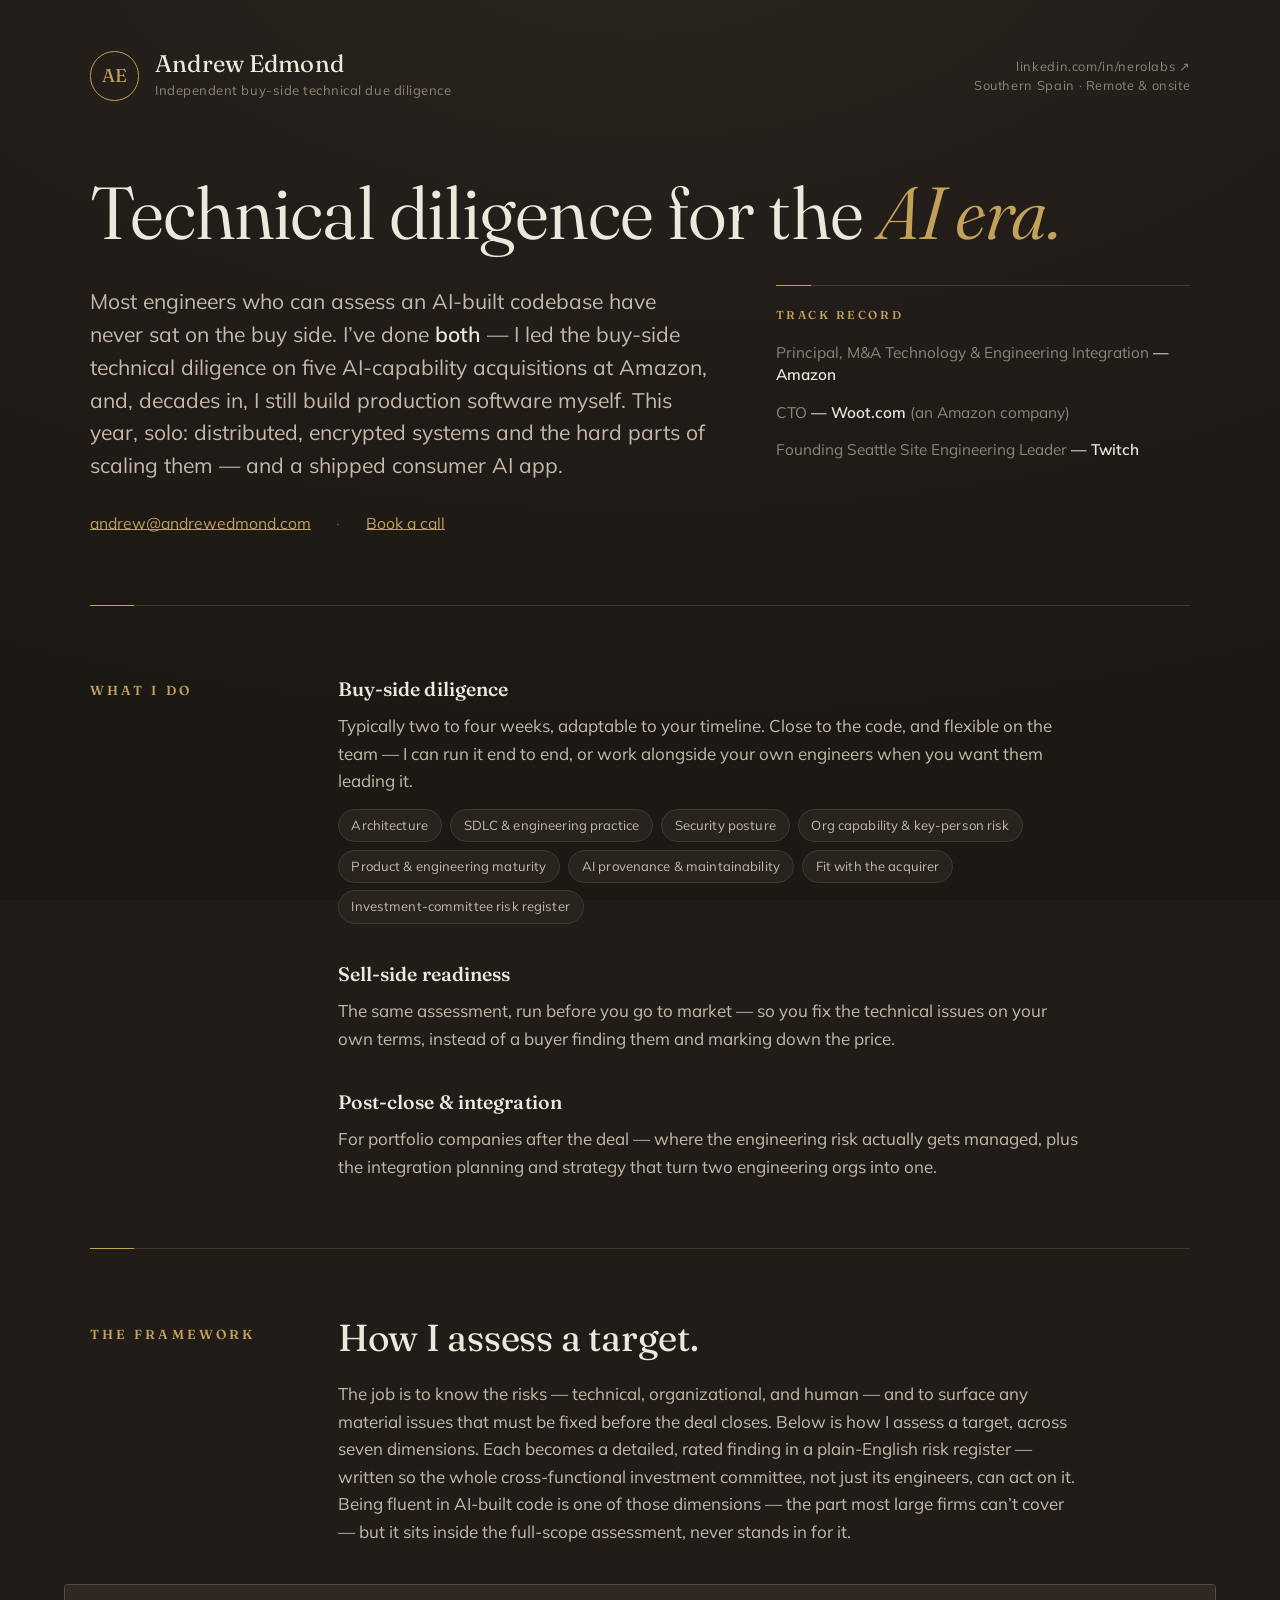
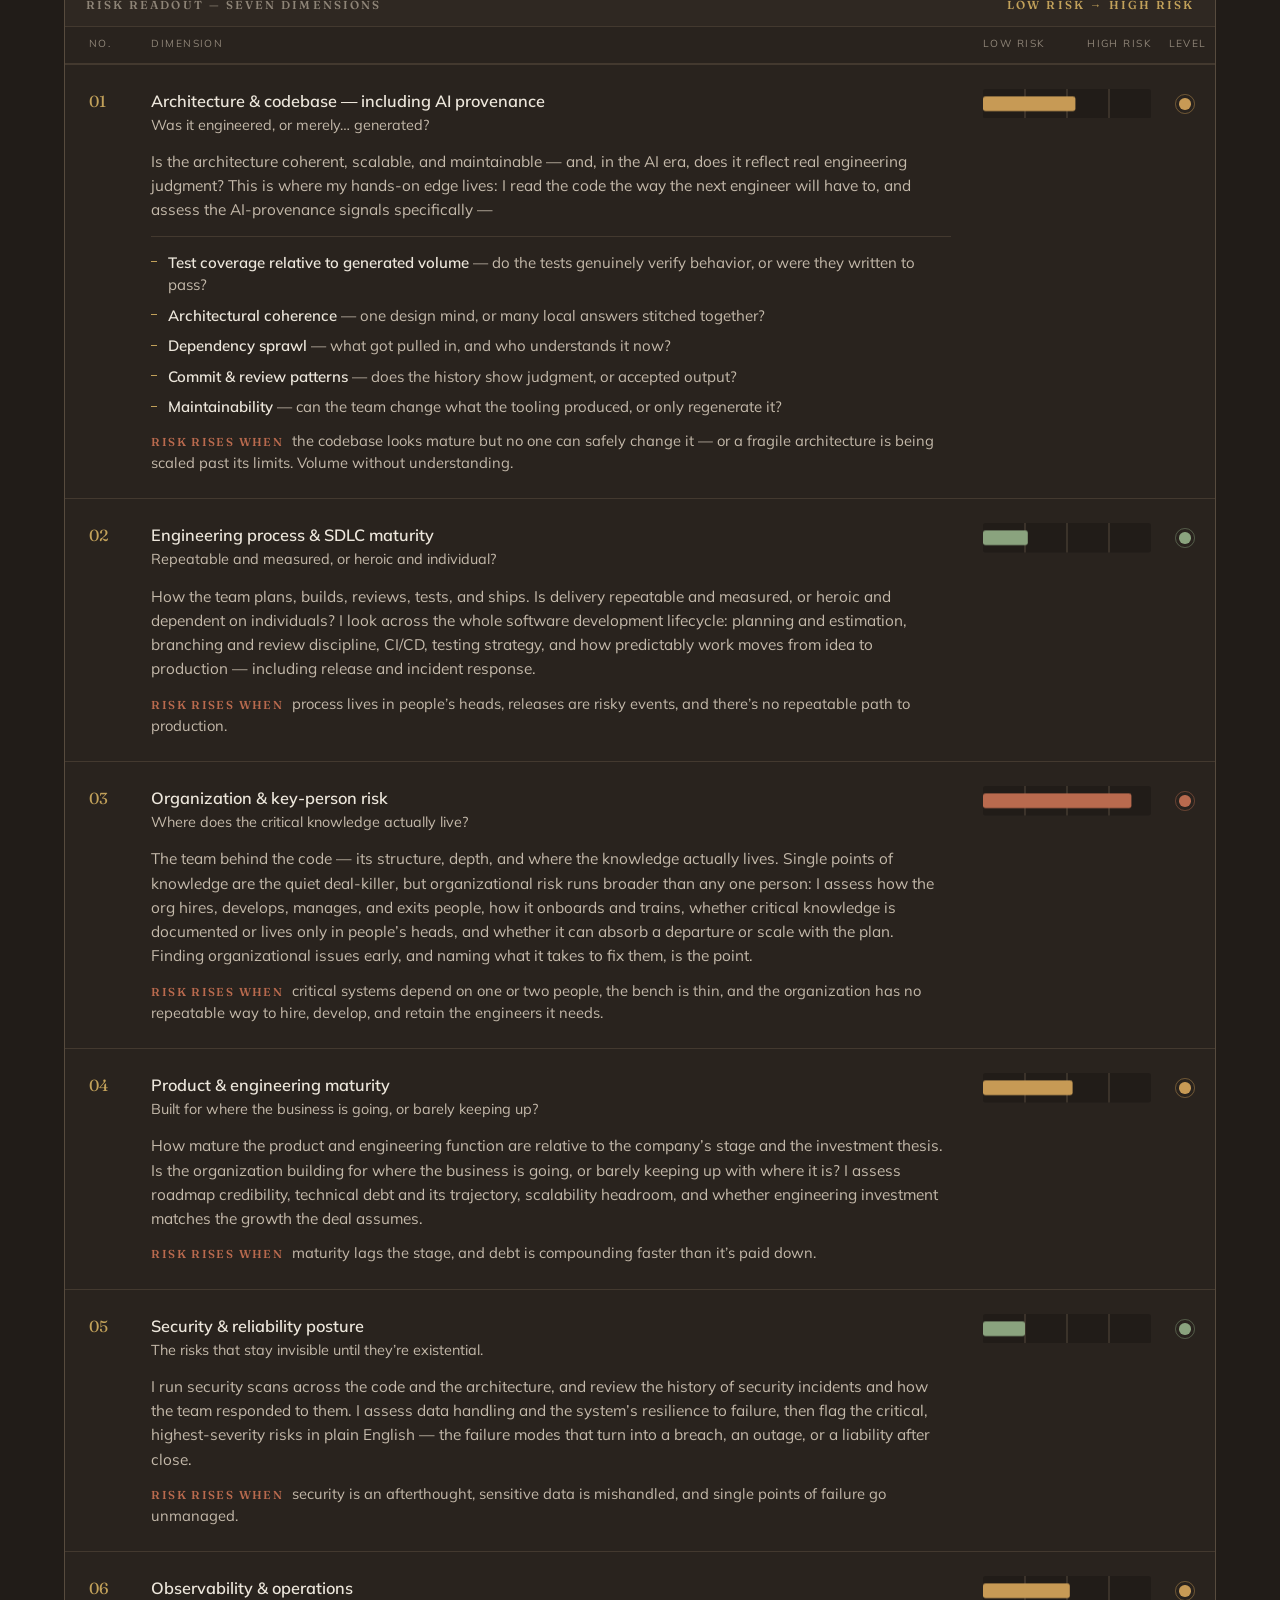
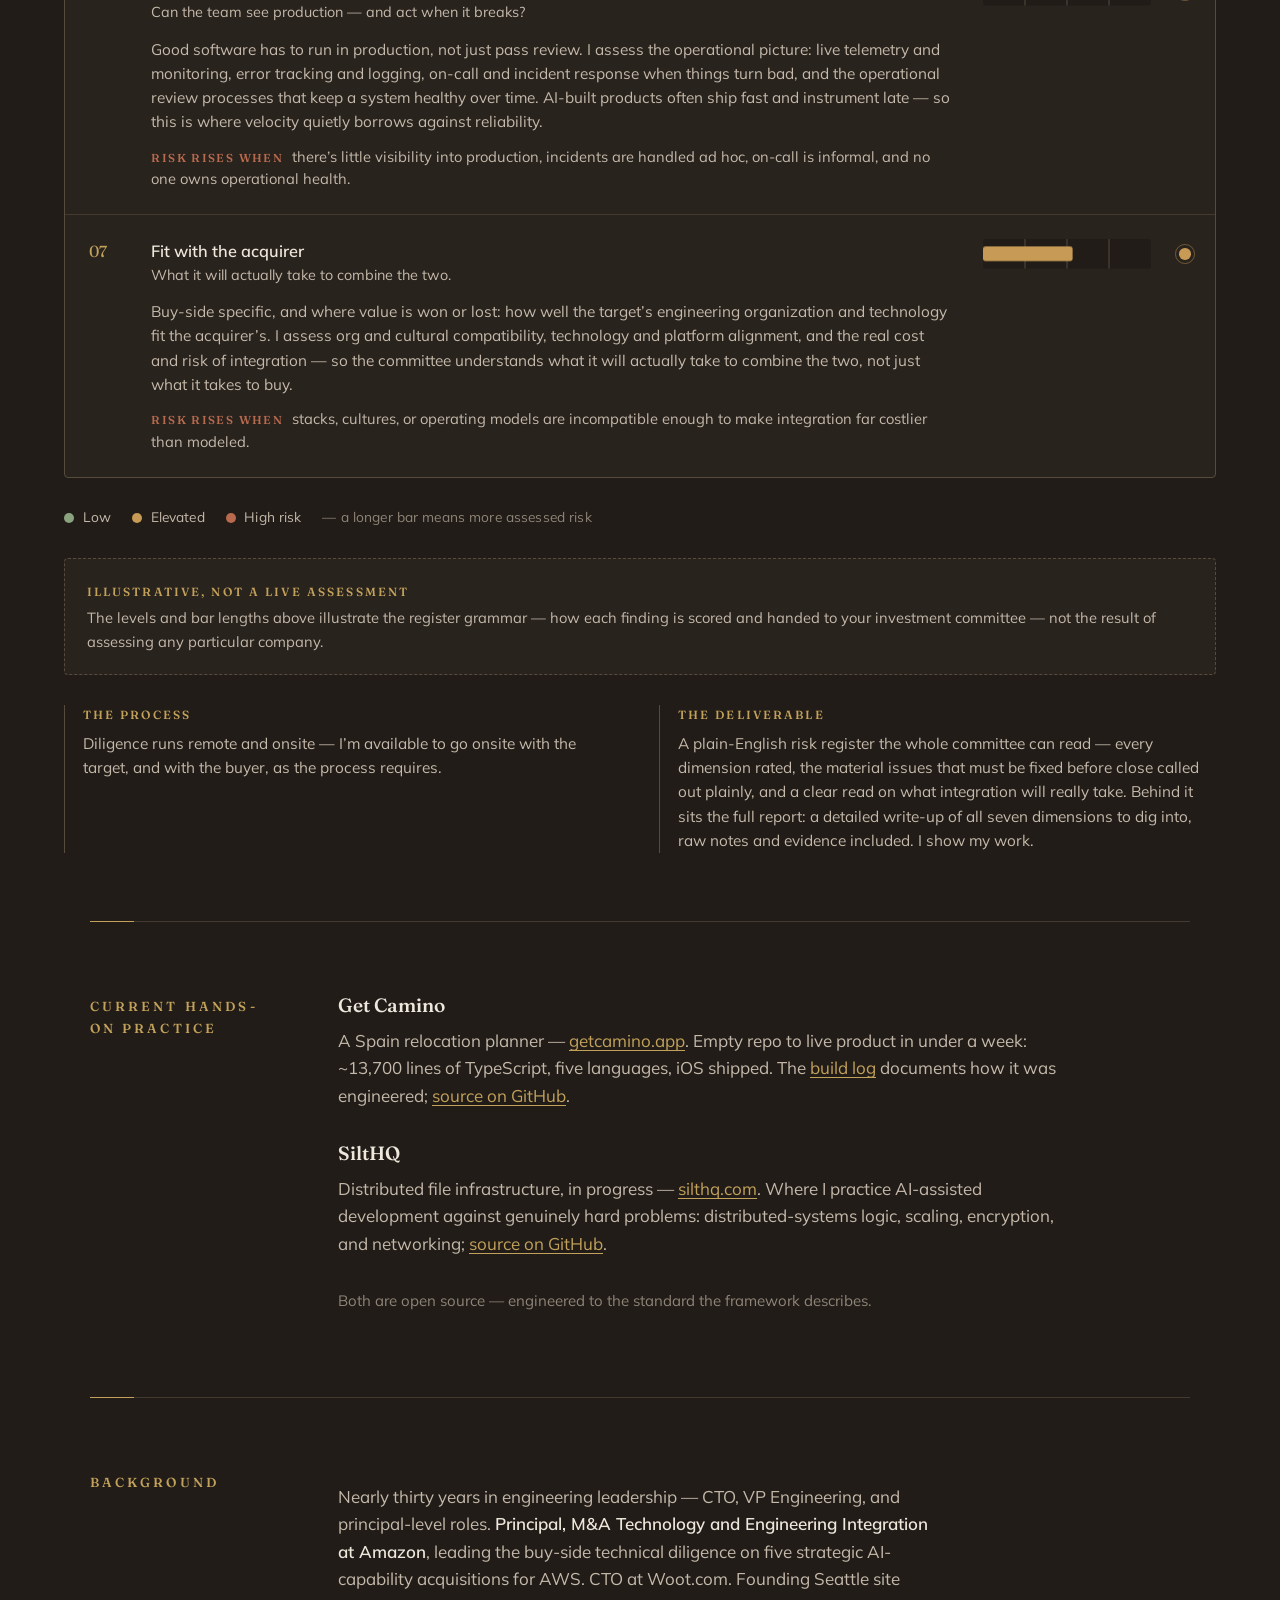
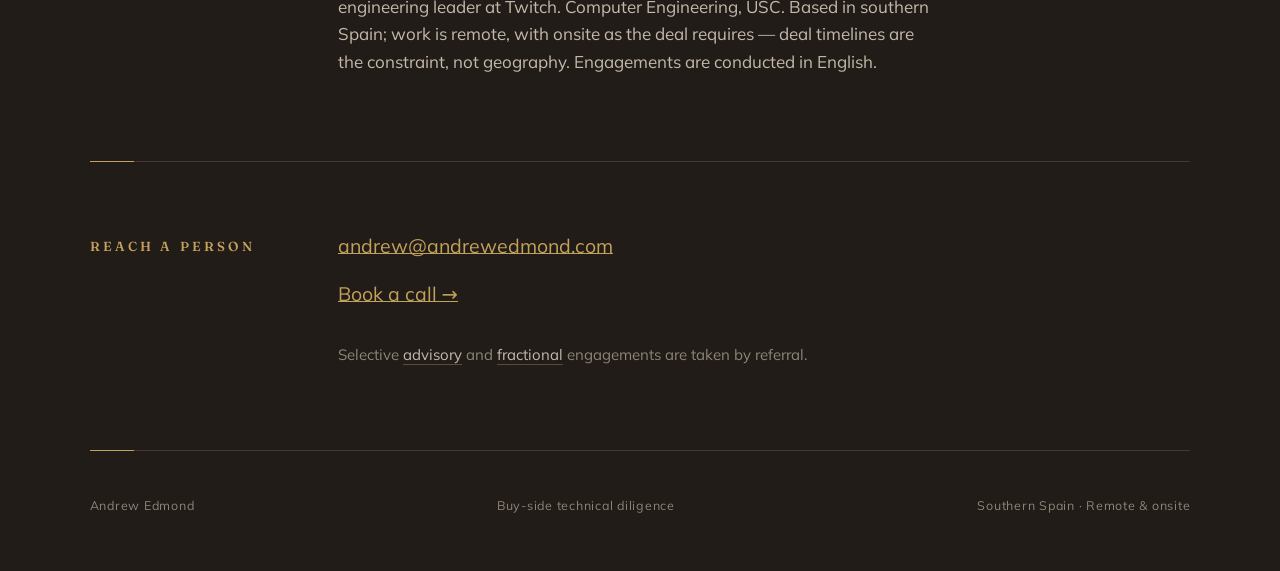
==== commit 9f85ab24: "Morning review pass: fix hero overclaim + balance, mobile readout, widths, typography - Home hero: "" ====
--- a/index.html
+++ b/index.html
@@ -139,7 +139,7 @@
   #scope > .eyebrow, #evidence > .eyebrow,
   #background > .eyebrow, #contact > .eyebrow, .fw-head > .eyebrow{ margin:0; padding-top:.4rem; }
   #scope > .body, #evidence > .body,
-  #background > .body, #contact > .body{ max-width:74ch; }
+  #background > .body, #contact > .body, .fw-head > .body{ max-width:74ch; }
   @media (max-width: 820px){
     #scope, #evidence, #background, #contact, .fw-head{ grid-template-columns:1fr; gap:.3rem; }
     #scope > .eyebrow, #evidence > .eyebrow,
@@ -237,7 +237,7 @@
   .creds-list li{ font-size:.96rem; line-height:1.46; color:var(--bone-3); }
   .creds-list b{ color:var(--bone); font-weight:600; }
   .creds-list .dim{ color:var(--bone-3); }
-  .hero-side .actions{ margin-top:1.8rem; }
+  .hero-main .actions{ margin-top:1.8rem; }
   @media (max-width: 820px){
     .hero-cols{ grid-template-columns:1fr; gap:2rem; margin-top:1.7rem; }
   }
@@ -254,6 +254,9 @@
   }
   .lead{ color:var(--bone-2); margin:0 0 1.4rem; max-width:56ch; }
   .lead:last-of-type{ margin-bottom:2rem; }
+  /* framework intro fills the section measure so it aligns with the heading
+     and the other reading sections, instead of floating at a narrow width */
+  .fw-head .lead{ max-width:none; }
 
   /* ---- Services ---- */
   .svc{ margin:0 0 2.2rem; }
@@ -494,7 +497,7 @@
   .quiet{
     margin-top:2rem;
     font-size:.94rem; color:var(--bone-3);
-    max-width:48ch;
+    text-wrap:pretty;
   }
   .quiet a{ color:var(--bone-2); border-bottom:1px solid var(--hair-2); }
   .quiet a:hover{ color:var(--gold); border-bottom-color:var(--gold); }
@@ -553,9 +556,13 @@
     section{ padding:3.25rem 0; }
     .masthead .meta{ text-align:left; }
     .creds .cred{ white-space:normal; }
-    /* single column: the meter (bar + level) stacks below the text */
-    .crit__row{ grid-template-columns:1fr; gap:.9rem; }
-    .crit__meter{ grid-template-columns:minmax(0,1fr) 1.2rem; gap:.8rem; }
+    /* single column: meter (bar + LED) sits directly under the title, before the
+       prose — so each dimension still leads with its risk read on a phone */
+    .crit__row{ display:flex; flex-direction:column; gap:.9rem; }
+    .crit__text{ display:contents; }
+    .crit__head{ order:1; }
+    .crit__meter{ order:2; grid-template-columns:minmax(0,1fr) 1.2rem; gap:.8rem; }
+    .crit__prose{ order:3; }
     /* axis: keep only the No./Dimension labels; the scale/level move into rows */
     .axis{ grid-template-columns:2.3rem minmax(0,1fr); gap:.8rem; }
     .axis .axis-left{ display:contents; }
@@ -588,7 +595,12 @@
     <h2 class="claim fade">Technical diligence for the <span class="em">AI era.</span></h2>
     <div class="hero-cols">
       <div class="hero-main">
-        <p class="proof fade">Most engineers who can assess an AI-built codebase have never sat on the buy side. I've done <b>both</b> — I led the buy-side technical diligence on five AI-capability acquisitions at Amazon, and, thirty years in, I still build production software myself. This year, solo: distributed, encrypted systems at scale, and a shipped consumer AI app.</p>
+        <p class="proof fade">Most engineers who can assess an AI-built codebase have never sat on the buy side. I’ve done <b>both</b> — I led the buy-side technical diligence on five AI-capability acquisitions at Amazon, and, decades in, I still build production software myself. This year, solo: distributed, encrypted systems and the hard parts of scaling them — and a shipped consumer AI app.</p>
+        <div class="actions fade">
+          <a class="link" href="mailto:andrew@andrewedmond.com">andrew@andrewedmond.com</a>
+          <span class="sep">·</span>
+          <a target="_blank" rel="noopener" class="link" href="https://calendar.app.google/YZXEWnueJPbcj1Kw7">Book a call</a>
+        </div>
       </div>
       <aside class="hero-side fade">
         <p class="side-label">Track record</p>
@@ -597,11 +609,6 @@
           <li>CTO <b>— Woot.com</b> <span class="dim">(an Amazon company)</span></li>
           <li>Founding Seattle Site Engineering Leader <b>— Twitch</b></li>
         </ul>
-        <div class="actions fade">
-          <a class="link" href="mailto:andrew@andrewedmond.com">andrew@andrewedmond.com</a>
-          <span class="sep">·</span>
-          <a target="_blank" rel="noopener" class="link" href="https://calendar.app.google/YZXEWnueJPbcj1Kw7">Book a call</a>
-        </div>
       </aside>
     </div>
   </section>
@@ -641,7 +648,7 @@
       <p class="eyebrow">The Framework</p>
       <div class="body">
         <h2 class="h">How I assess a target.</h2>
-        <p class="lead">The job is to know all the risks — technical, organizational, and human — and to surface any material issues that must be fixed before the deal closes. Below is how I assess a target, across seven dimensions. Each becomes a detailed, rated finding in a plain-English risk register — written so the whole cross-functional investment committee, not just its engineers, can act on it. Being fluent in AI-built code is one of those dimensions — the part most large firms can't cover — but it sits inside the full-scope assessment, never stands in for it.</p>
+        <p class="lead">The job is to know the risks — technical, organizational, and human — and to surface any material issues that must be fixed before the deal closes. Below is how I assess a target, across seven dimensions. Each becomes a detailed, rated finding in a plain-English risk register — written so the whole cross-functional investment committee, not just its engineers, can act on it. Being fluent in AI-built code is one of those dimensions — the part most large firms can’t cover — but it sits inside the full-scope assessment, never stands in for it.</p>
       </div>
     </div>
 
@@ -704,7 +711,7 @@
               <div class="crit__prose">
                 <p>How the team plans, builds, reviews, tests, and ships. Is delivery repeatable and measured, or heroic and dependent on individuals? I look across the whole software development lifecycle: planning and estimation, branching and review discipline, CI/CD, testing strategy, and how predictably work moves from idea to production — including release and incident response.</p>
                 <ul class="flags">
-                  <li><span class="tag tag--flag">Risk rises when</span>process lives in people's heads, releases are risky events, and there's no repeatable path to production.</li>
+                  <li><span class="tag tag--flag">Risk rises when</span>process lives in people’s heads, releases are risky events, and there’s no repeatable path to production.</li>
                 </ul>
               </div>
             </div>
@@ -732,7 +739,7 @@
                 <span class="lab" role="cell">Organization &amp; key-person risk<span class="sub">Where does the critical knowledge actually live?</span></span>
               </div>
               <div class="crit__prose">
-                <p>The team behind the code — its structure, depth, and where the knowledge actually lives. Single points of knowledge are the quiet deal-killer, but organizational risk runs broader than any one person: I assess how the org hires, develops, manages, and exits people, how it onboards and trains, whether critical knowledge is documented or lives only in people's heads, and whether it can absorb a departure or scale with the plan. I've seen deals hinge on a single key person — a risk that has to be resolved before close. Finding organizational issues early, and naming what it takes to fix them, is the point.</p>
+                <p>The team behind the code — its structure, depth, and where the knowledge actually lives. Single points of knowledge are the quiet deal-killer, but organizational risk runs broader than any one person: I assess how the org hires, develops, manages, and exits people, how it onboards and trains, whether critical knowledge is documented or lives only in people’s heads, and whether it can absorb a departure or scale with the plan. Finding organizational issues early, and naming what it takes to fix them, is the point.</p>
                 <ul class="flags">
                   <li><span class="tag tag--flag">Risk rises when</span>critical systems depend on one or two people, the bench is thin, and the organization has no repeatable way to hire, develop, and retain the engineers it needs.</li>
                 </ul>
@@ -762,9 +769,9 @@
                 <span class="lab" role="cell">Product &amp; engineering maturity<span class="sub">Built for where the business is going, or barely keeping up?</span></span>
               </div>
               <div class="crit__prose">
-                <p>How mature the product and engineering function are relative to the company's stage and the investment thesis. Is the organization building for where the business is going, or barely keeping up with where it is? I assess roadmap credibility, technical debt and its trajectory, scalability headroom, and whether engineering investment matches the growth the deal assumes.</p>
+                <p>How mature the product and engineering function are relative to the company’s stage and the investment thesis. Is the organization building for where the business is going, or barely keeping up with where it is? I assess roadmap credibility, technical debt and its trajectory, scalability headroom, and whether engineering investment matches the growth the deal assumes.</p>
                 <ul class="flags">
-                  <li><span class="tag tag--flag">Risk rises when</span>maturity lags the stage, and debt is compounding faster than it's paid down.</li>
+                  <li><span class="tag tag--flag">Risk rises when</span>maturity lags the stage, and debt is compounding faster than it’s paid down.</li>
                 </ul>
               </div>
             </div>
@@ -789,10 +796,10 @@
             <div class="crit__text">
               <div class="crit__head">
                 <span class="num" role="cell">05</span>
-                <span class="lab" role="cell">Security &amp; reliability posture<span class="sub">The risks that stay invisible until they're existential.</span></span>
+                <span class="lab" role="cell">Security &amp; reliability posture<span class="sub">The risks that stay invisible until they’re existential.</span></span>
               </div>
               <div class="crit__prose">
-                <p>I run security scans across the code and the architecture, and review the history of security incidents and how the team responded to them. I assess data handling and the system's resilience to failure, then flag the critical, highest-severity risks in plain English — the failure modes that turn into a breach, an outage, or a liability after close.</p>
+                <p>I run security scans across the code and the architecture, and review the history of security incidents and how the team responded to them. I assess data handling and the system’s resilience to failure, then flag the critical, highest-severity risks in plain English — the failure modes that turn into a breach, an outage, or a liability after close.</p>
                 <ul class="flags">
                   <li><span class="tag tag--flag">Risk rises when</span>security is an afterthought, sensitive data is mishandled, and single points of failure go unmanaged.</li>
                 </ul>
@@ -824,7 +831,7 @@
               <div class="crit__prose">
                 <p>Good software has to run in production, not just pass review. I assess the operational picture: live telemetry and monitoring, error tracking and logging, on-call and incident response when things turn bad, and the operational review processes that keep a system healthy over time. AI-built products often ship fast and instrument late — so this is where velocity quietly borrows against reliability.</p>
                 <ul class="flags">
-                  <li><span class="tag tag--flag">Risk rises when</span>there's little visibility into production, incidents are handled ad hoc, on-call is informal, and no one owns operational health.</li>
+                  <li><span class="tag tag--flag">Risk rises when</span>there’s little visibility into production, incidents are handled ad hoc, on-call is informal, and no one owns operational health.</li>
                 </ul>
               </div>
             </div>
@@ -852,7 +859,7 @@
                 <span class="lab" role="cell">Fit with the acquirer<span class="sub">What it will actually take to combine the two.</span></span>
               </div>
               <div class="crit__prose">
-                <p>Buy-side specific, and where value is won or lost: how well the target's engineering organization and technology fit the acquirer's. I assess org and cultural compatibility, technology and platform alignment, and the real cost and risk of integration — so the committee understands what it will actually take to combine the two, not just what it takes to buy.</p>
+                <p>Buy-side specific, and where value is won or lost: how well the target’s engineering organization and technology fit the acquirer’s. I assess org and cultural compatibility, technology and platform alignment, and the real cost and risk of integration — so the committee understands what it will actually take to combine the two, not just what it takes to buy.</p>
                 <ul class="flags">
                   <li><span class="tag tag--flag">Risk rises when</span>stacks, cultures, or operating models are incompatible enough to make integration far costlier than modeled.</li>
                 </ul>
@@ -889,11 +896,11 @@
       <div class="close-note">
         <div class="cn">
           <h3>The process</h3>
-          <p>Diligence runs remote and onsite — I'm available to go onsite with the target, and with the buyer, as the process requires.</p>
+          <p>Diligence runs remote and onsite — I’m available to go onsite with the target, and with the buyer, as the process requires.</p>
         </div>
         <div class="cn">
           <h3>The deliverable</h3>
-          <p>A plain-English risk register the whole committee can read — every dimension rated, the material issues that must be fixed before close called out plainly, and a clear read on what integration will really take. Behind it sits the full report: a detailed write-up of all seven dimensions to double-click into, raw notes and evidence included. I show my work.</p>
+          <p>A plain-English risk register the whole committee can read — every dimension rated, the material issues that must be fixed before close called out plainly, and a clear read on what integration will really take. Behind it sits the full report: a detailed write-up of all seven dimensions to dig into, raw notes and evidence included. I show my work.</p>
         </div>
       </div>
     </div>
@@ -909,7 +916,7 @@
       </div>
       <div class="exhibit">
         <h3>SiltHQ</h3>
-        <p>Distributed file infrastructure, in progress — <a class="link" href="https://silthq.com">silthq.com</a>. Where I practice AI-assisted development against genuinely hard problems: distributed-systems logic, scaling, encryption, and networking. <a class="link" href="https://github.com/nerolabs/silt">Source on GitHub</a>.</p>
+        <p>Distributed file infrastructure, in progress — <a class="link" href="https://silthq.com">silthq.com</a>. Where I practice AI-assisted development against genuinely hard problems: distributed-systems logic, scaling, encryption, and networking; <a class="link" href="https://github.com/nerolabs/silt">source on GitHub</a>.</p>
       </div>
       <p class="quiet">Both are open source — engineered to the standard the framework describes.</p>
     </div>
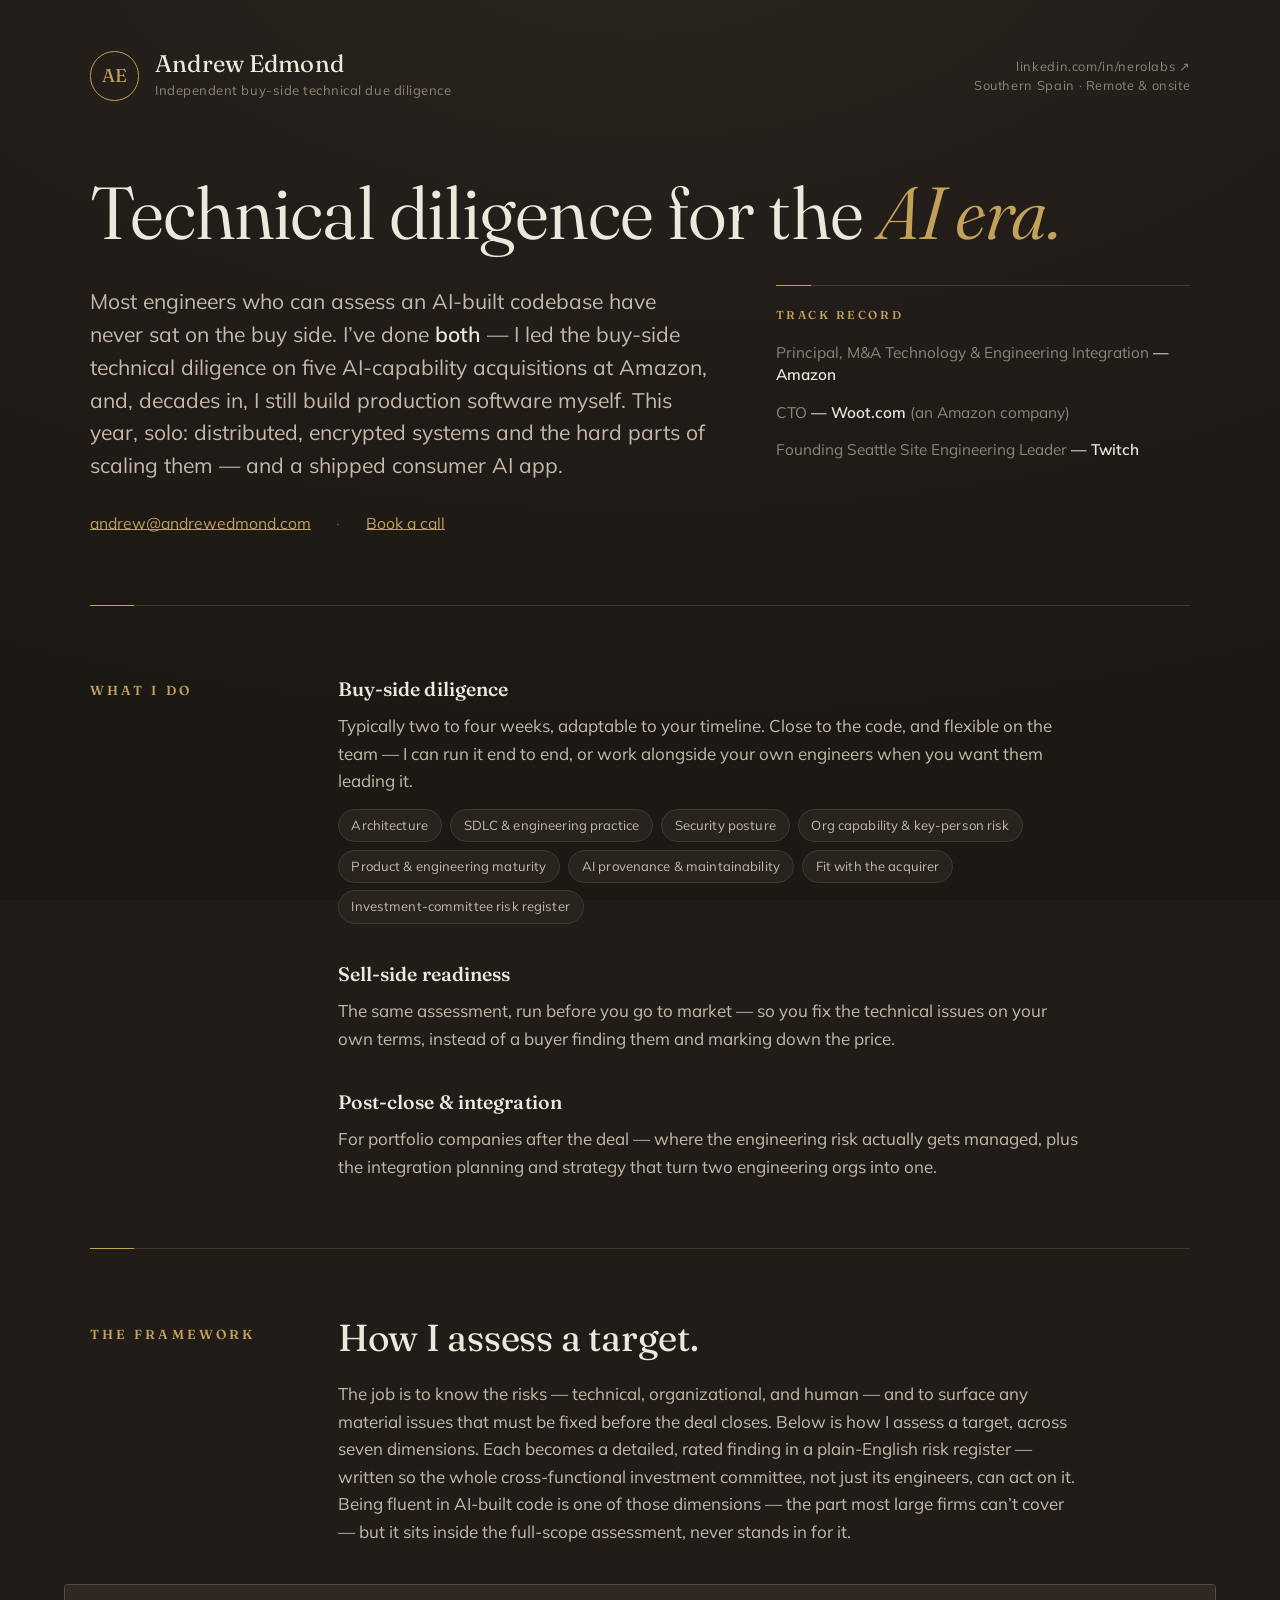
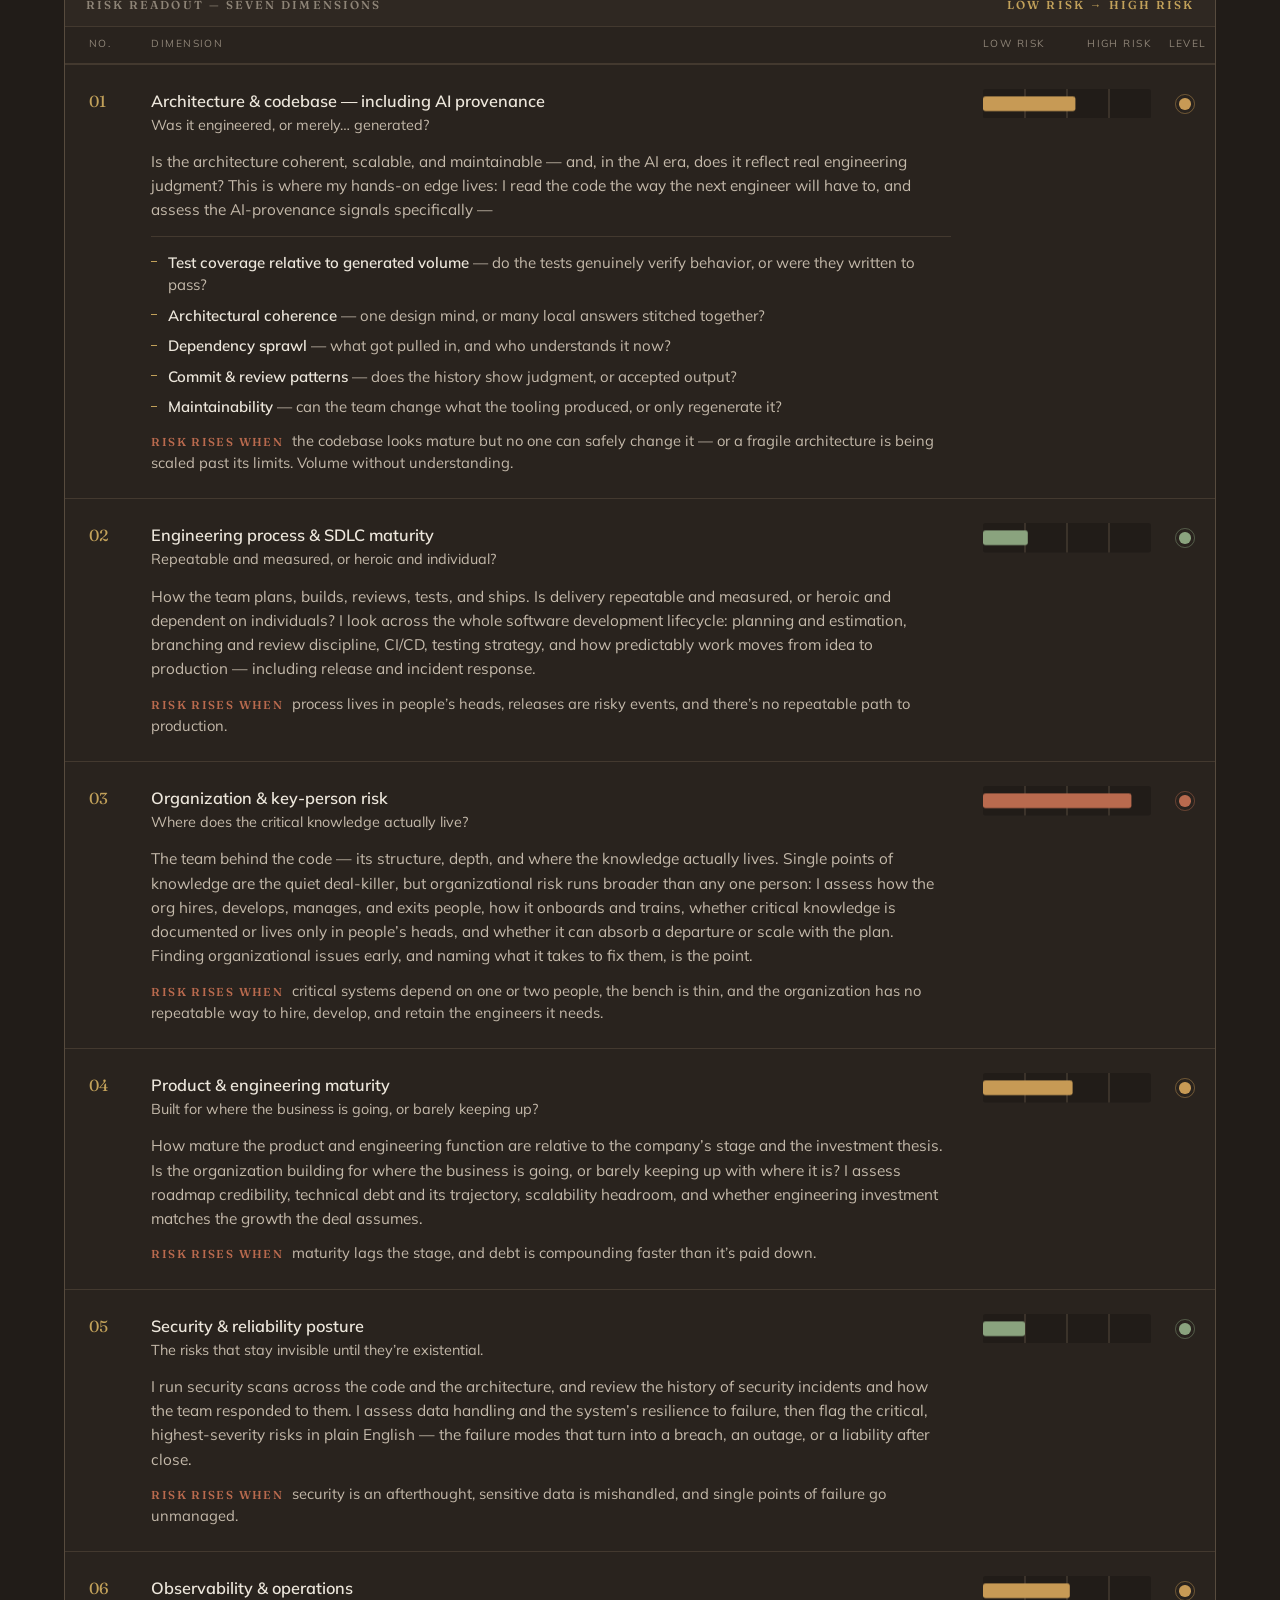
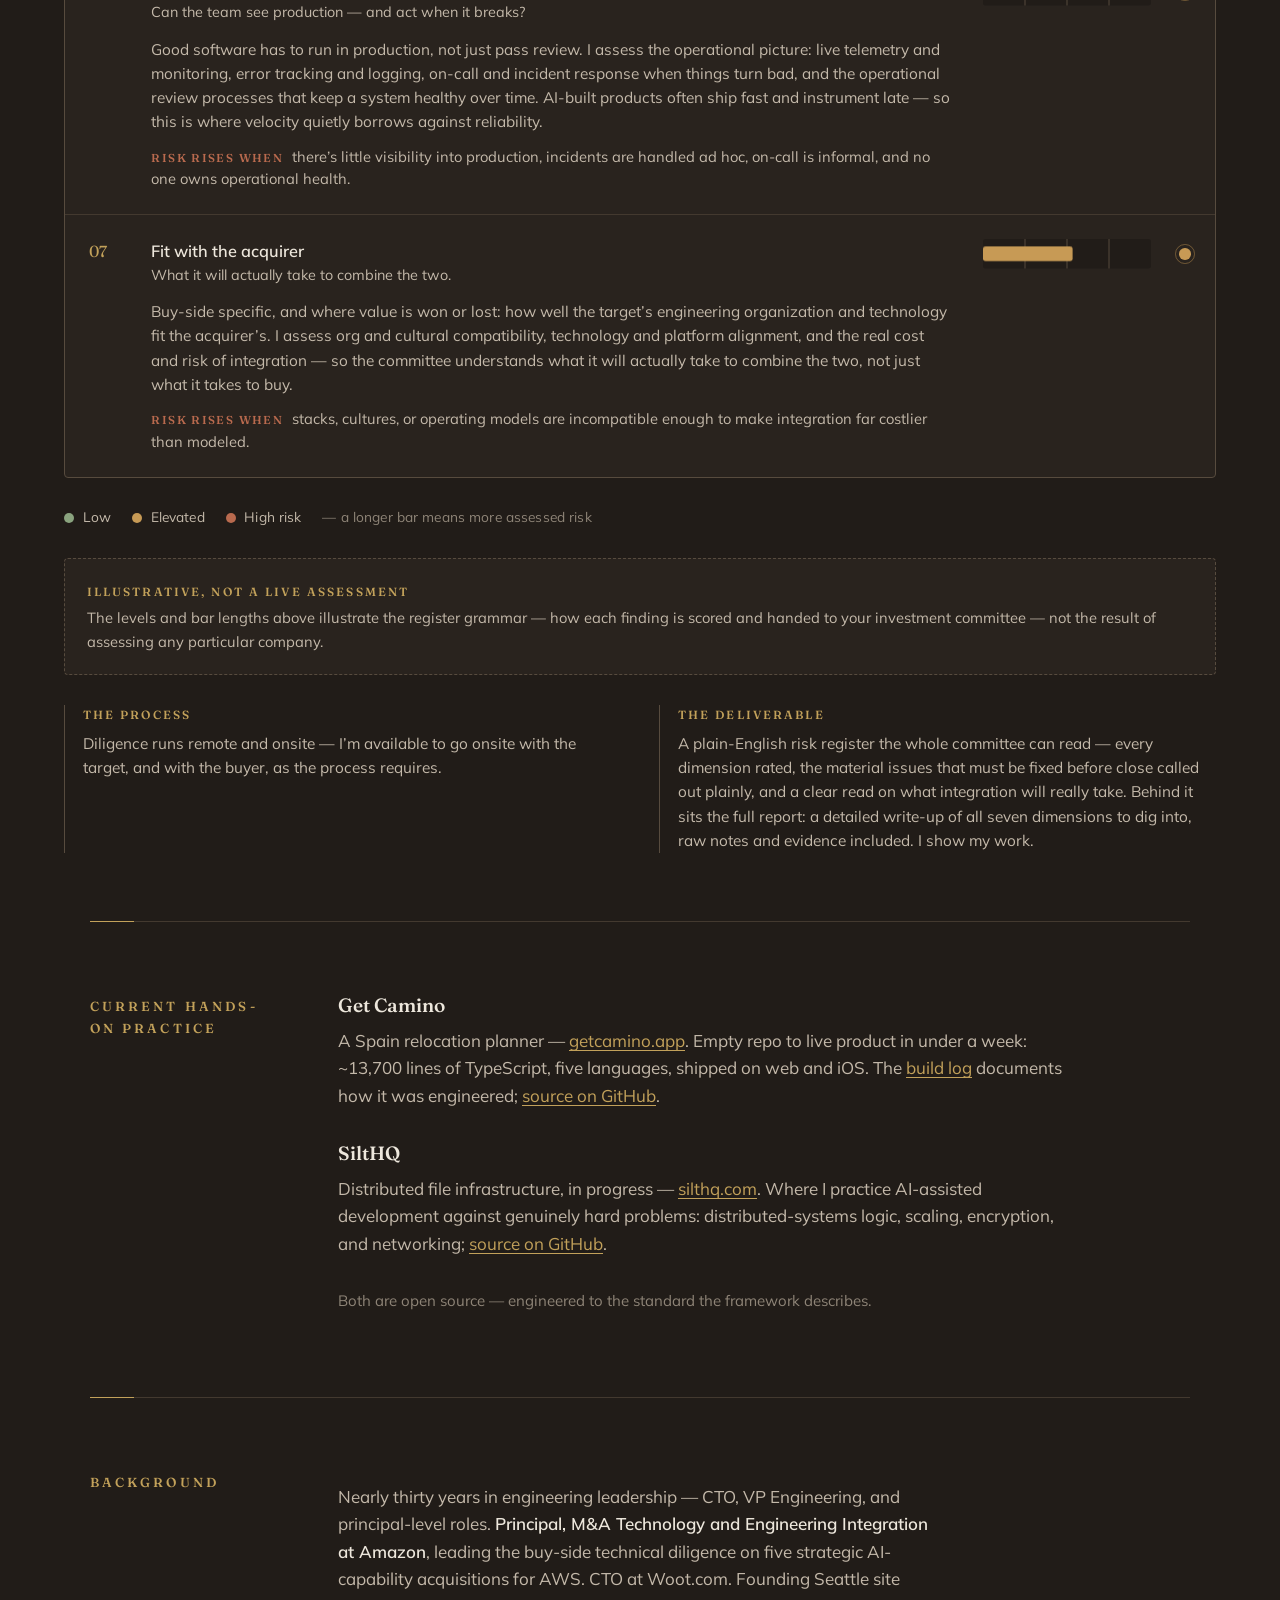
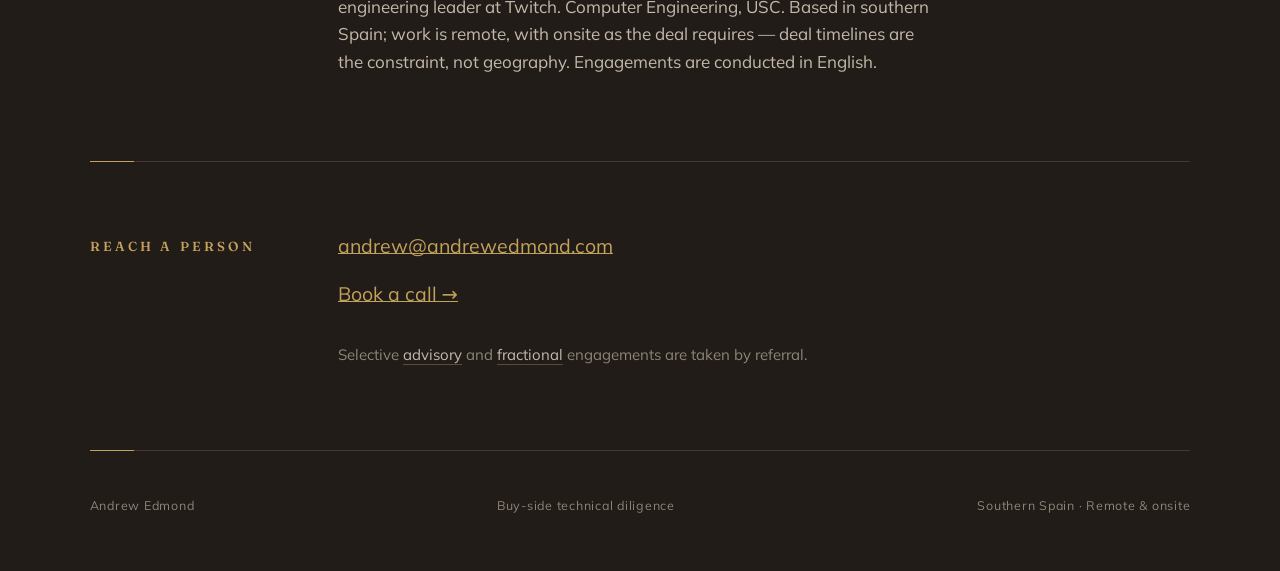
==== commit e2101b8a: "Evidence: Get Camino "iOS shipped" → "shipped on web and iOS" Aligns the site with the corrected rep" ====
--- a/index.html
+++ b/index.html
@@ -912,7 +912,7 @@
     <div class="body">
       <div class="exhibit">
         <h3>Get Camino</h3>
-        <p>A Spain relocation planner — <a class="link" href="https://getcamino.app">getcamino.app</a>. Empty repo to live product in under a week: ~13,700 lines of TypeScript, five languages, iOS shipped. The <a class="link" href="https://getcamino.app/how-i-was-built">build log</a> documents how it was engineered; <a class="link" href="https://github.com/nerolabs/camino-app">source on GitHub</a>.</p>
+        <p>A Spain relocation planner — <a class="link" href="https://getcamino.app">getcamino.app</a>. Empty repo to live product in under a week: ~13,700 lines of TypeScript, five languages, shipped on web and iOS. The <a class="link" href="https://getcamino.app/how-i-was-built">build log</a> documents how it was engineered; <a class="link" href="https://github.com/nerolabs/camino-app">source on GitHub</a>.</p>
       </div>
       <div class="exhibit">
         <h3>SiltHQ</h3>
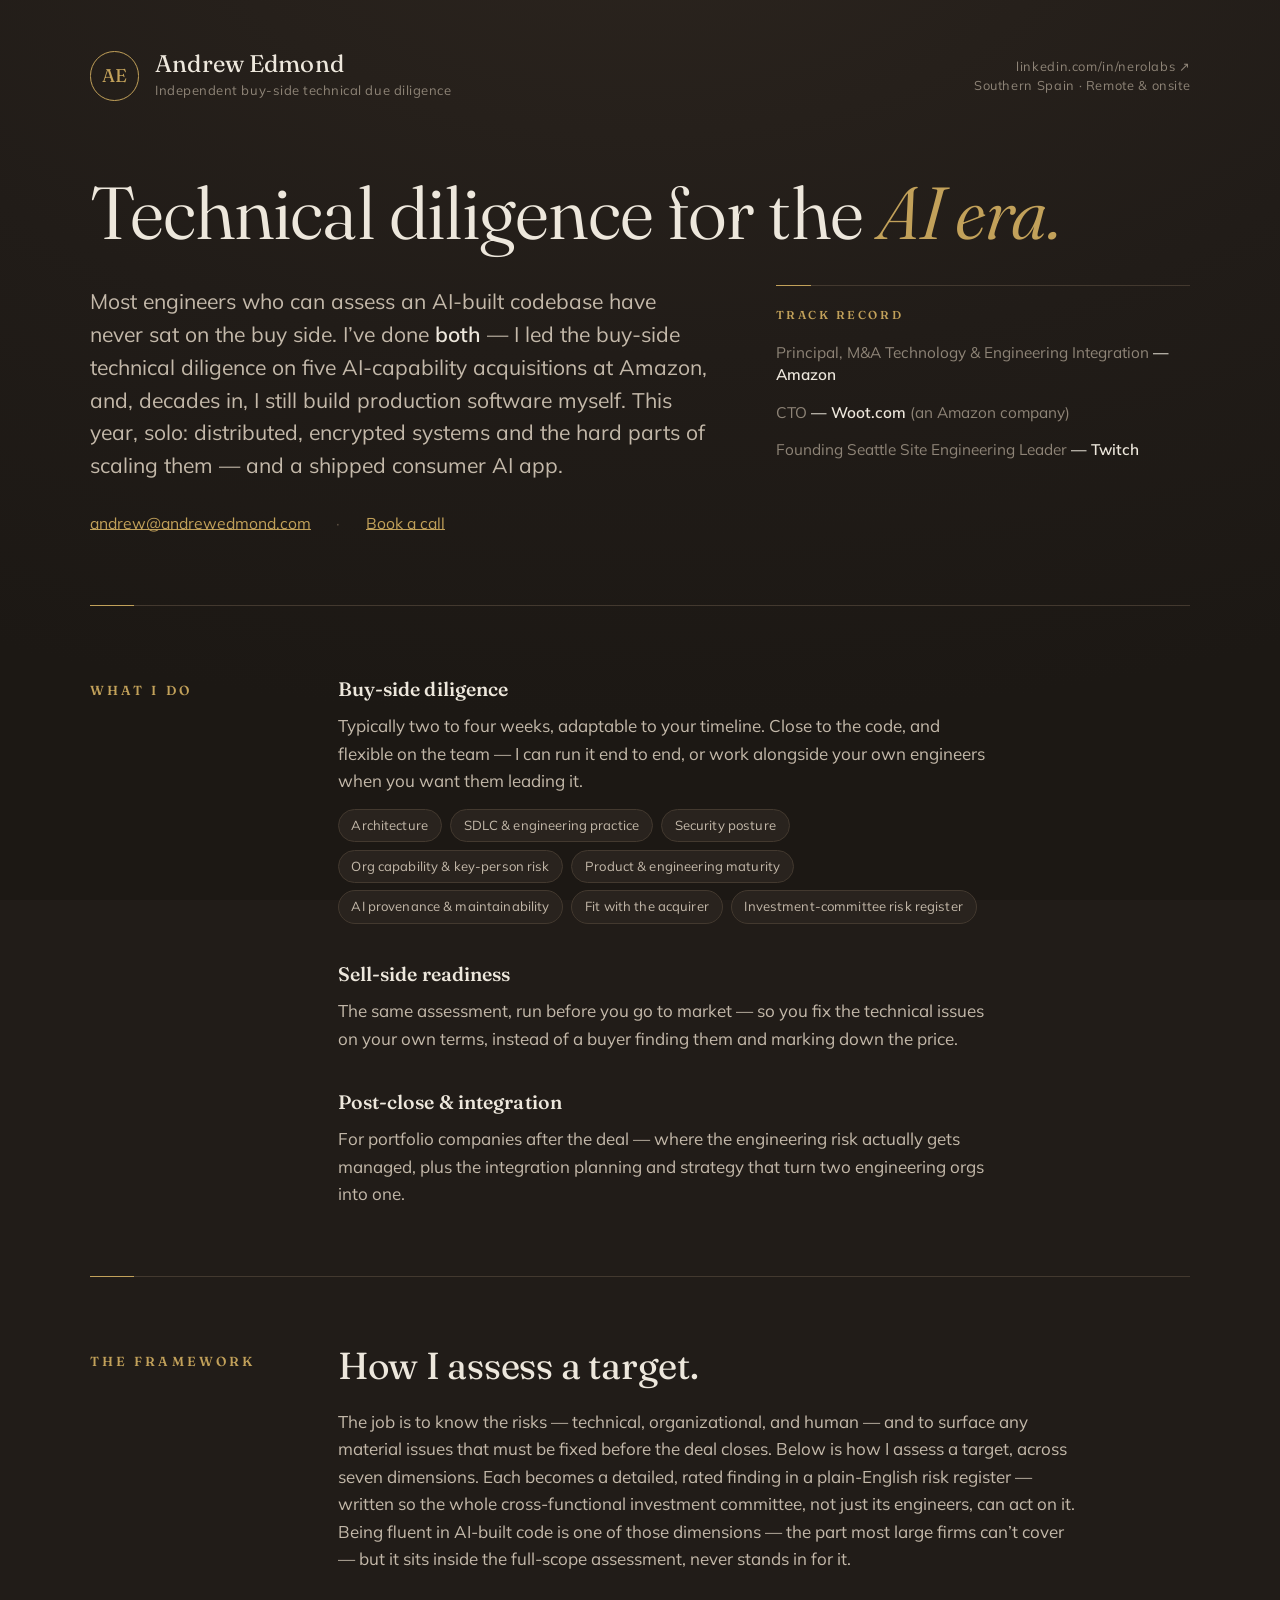
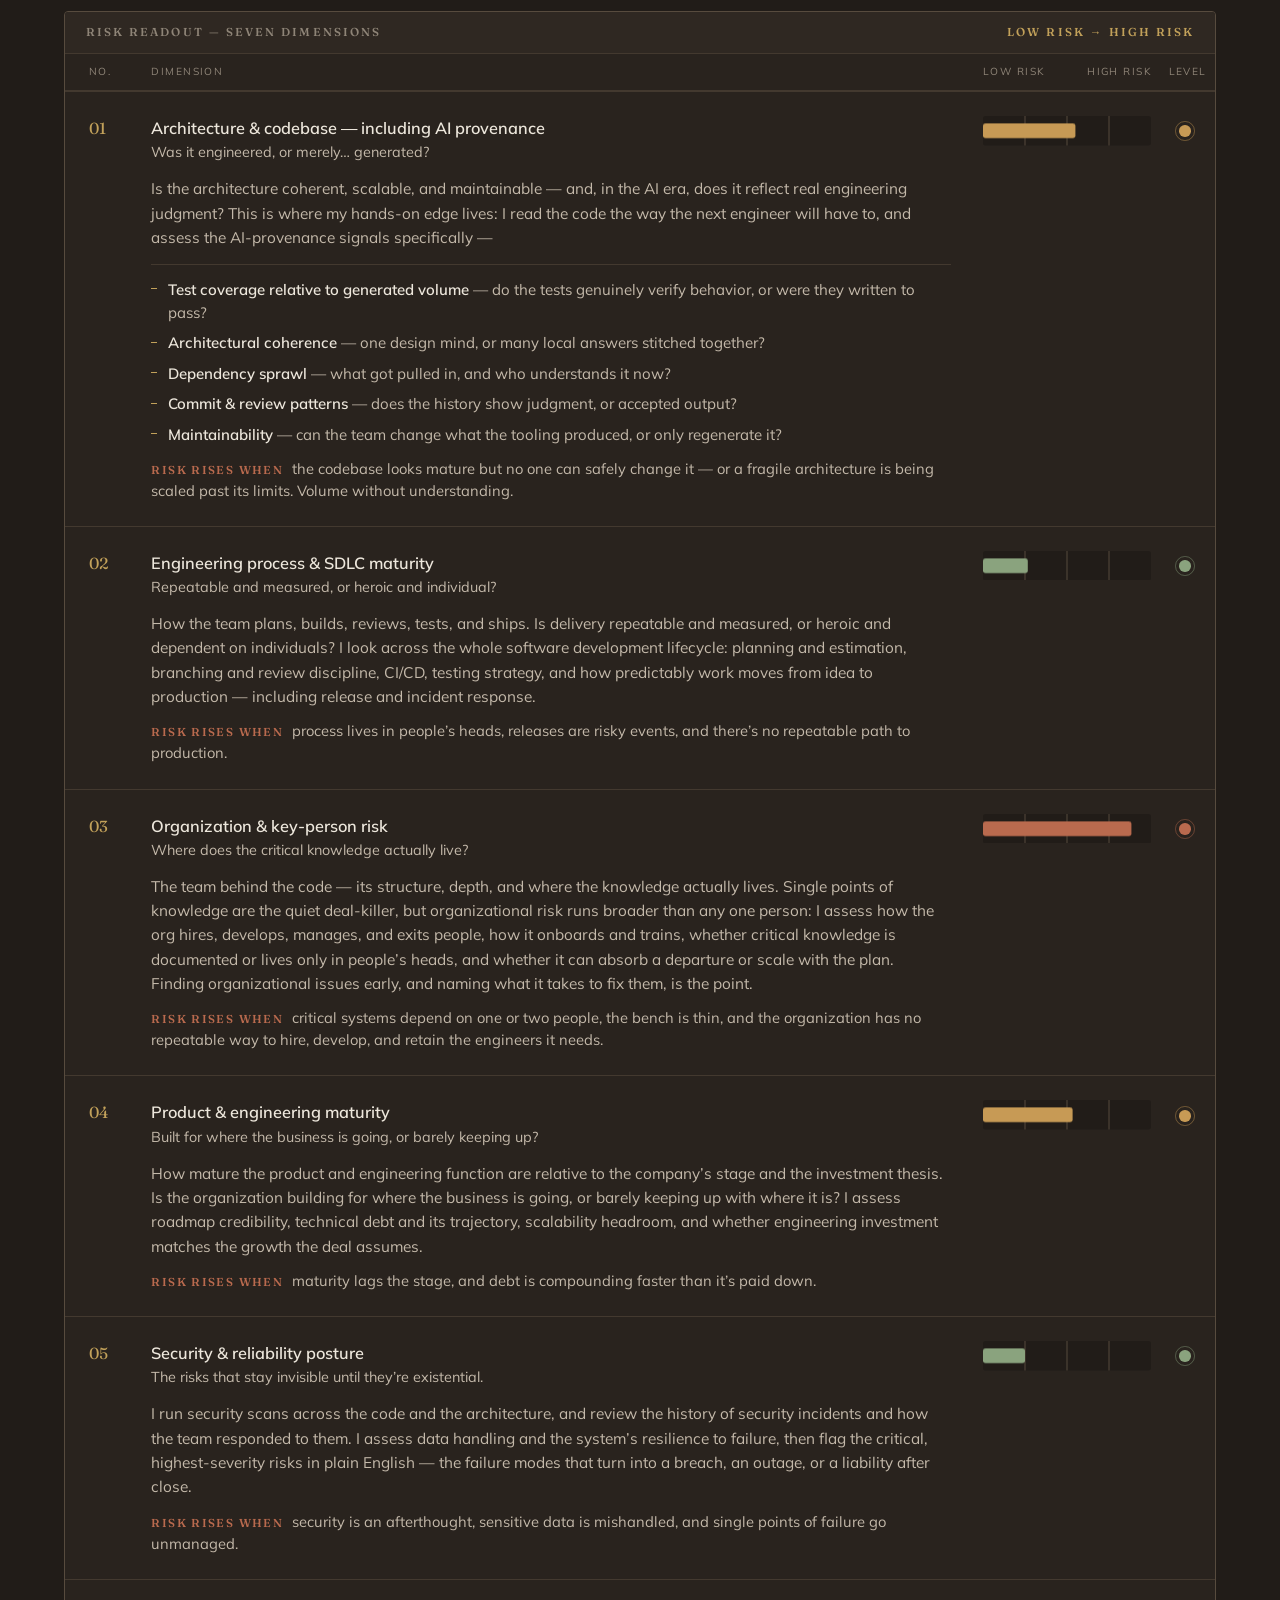
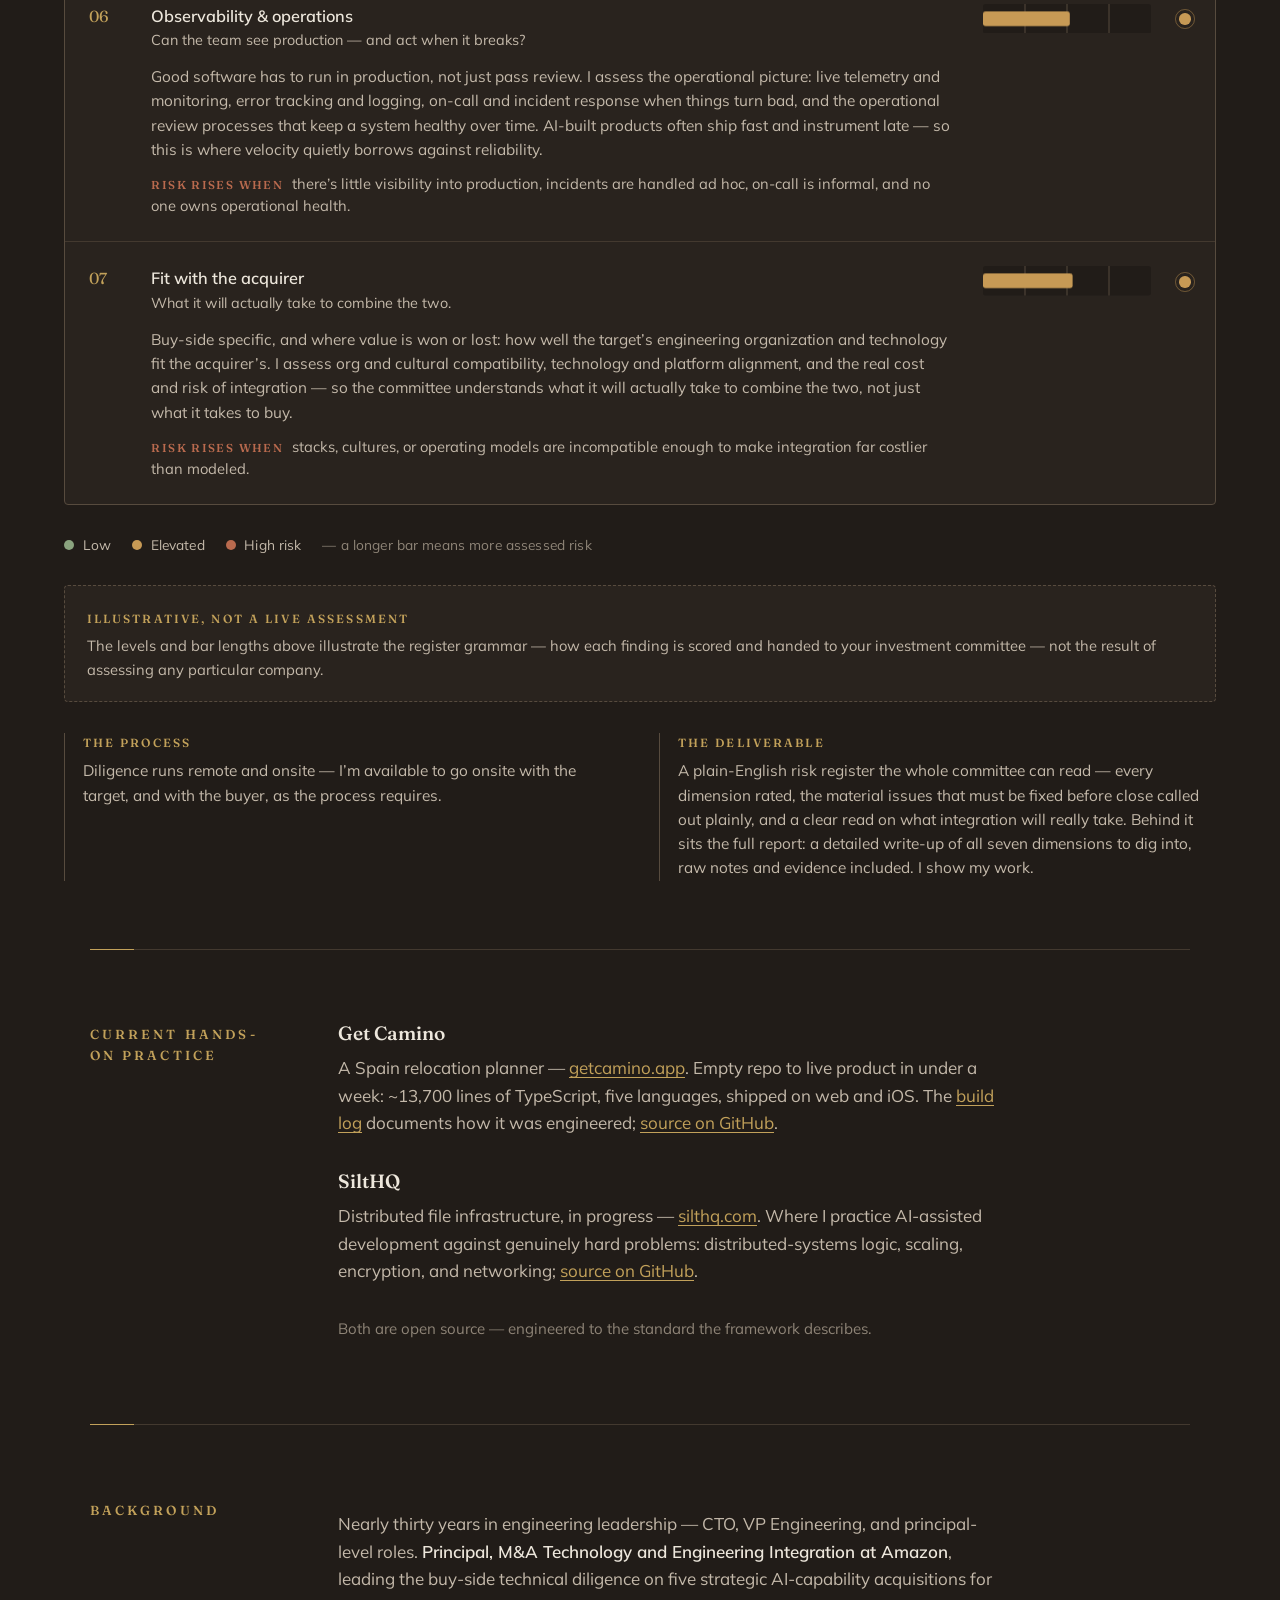
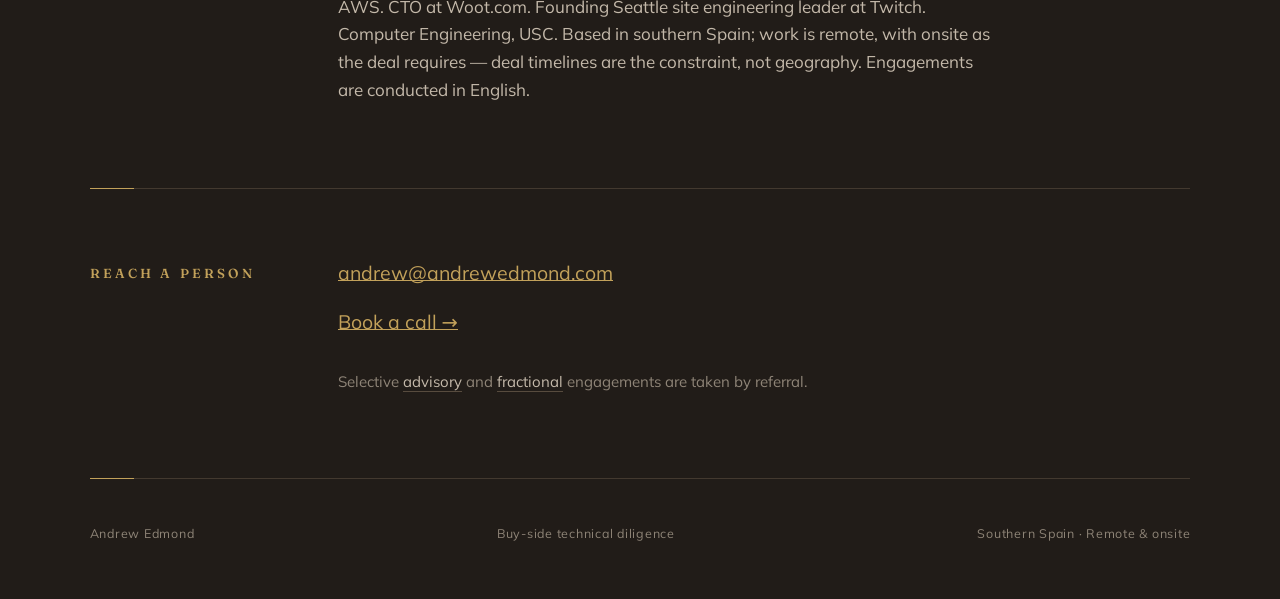
==== commit efc2990e: "Review pass: fix mobile CTA orphan, home H1 semantics, reading-width consistency - All 3 pages: stac" ====
--- a/index.html
+++ b/index.html
@@ -139,7 +139,8 @@
   #scope > .eyebrow, #evidence > .eyebrow,
   #background > .eyebrow, #contact > .eyebrow, .fw-head > .eyebrow{ margin:0; padding-top:.4rem; }
   #scope > .body, #evidence > .body,
-  #background > .body, #contact > .body, .fw-head > .body{ max-width:74ch; }
+  #background > .body, #contact > .body{ max-width:66ch; }
+  .fw-head > .body{ max-width:74ch; }
   @media (max-width: 820px){
     #scope, #evidence, #background, #contact, .fw-head{ grid-template-columns:1fr; gap:.3rem; }
     #scope > .eyebrow, #evidence > .eyebrow,
@@ -161,10 +162,11 @@
     font-family:var(--serif); font-weight:420; font-size:1.15rem;
     letter-spacing:.02em; color:var(--gold);
   }
-  .wordmark h1{
+  .wordmark .name{
     font-family:var(--serif); font-optical-sizing:auto;
     font-weight:420; font-size:1.5rem; letter-spacing:.005em;
-    margin:0; line-height:1.1;
+    margin:0; line-height:1.1; color:var(--bone);
+    display:block;
   }
   .wordmark .kicker{
     font-size:.82rem; letter-spacing:.04em; color:var(--bone-3);
@@ -486,7 +488,7 @@
   }
   .exhibit p{ margin:0; color:var(--bone-2); }
 
-  .bg{ color:var(--bone-2); max-width:60ch; }
+  .bg{ color:var(--bone-2); }
   .bg b{ color:var(--bone); font-weight:600; }
 
   /* ---- Contact ---- */
@@ -556,6 +558,9 @@
     section{ padding:3.25rem 0; }
     .masthead .meta{ text-align:left; }
     .creds .cred{ white-space:normal; }
+    /* stack the hero CTAs so the separator never strands on its own line */
+    .actions{ flex-direction:column; align-items:flex-start; gap:.6rem; }
+    .actions .sep{ display:none; }
     /* single column: meter (bar + LED) sits directly under the title, before the
        prose — so each dimension still leads with its risk read on a phone */
     .crit__row{ display:flex; flex-direction:column; gap:.9rem; }
@@ -583,7 +588,7 @@
     <div class="brand">
       <span class="monogram" aria-hidden="true">AE</span>
       <div class="wordmark">
-        <h1>Andrew Edmond</h1>
+        <span class="name">Andrew Edmond</span>
         <p class="kicker">Independent buy-side technical due diligence</p>
       </div>
     </div>
@@ -592,7 +597,7 @@
 
   <!-- SUMMARY -->
   <section class="hero" id="summary">
-    <h2 class="claim fade">Technical diligence for the <span class="em">AI era.</span></h2>
+    <h1 class="claim fade">Technical diligence for the <span class="em">AI era.</span></h1>
     <div class="hero-cols">
       <div class="hero-main">
         <p class="proof fade">Most engineers who can assess an AI-built codebase have never sat on the buy side. I’ve done <b>both</b> — I led the buy-side technical diligence on five AI-capability acquisitions at Amazon, and, decades in, I still build production software myself. This year, solo: distributed, encrypted systems and the hard parts of scaling them — and a shipped consumer AI app.</p>
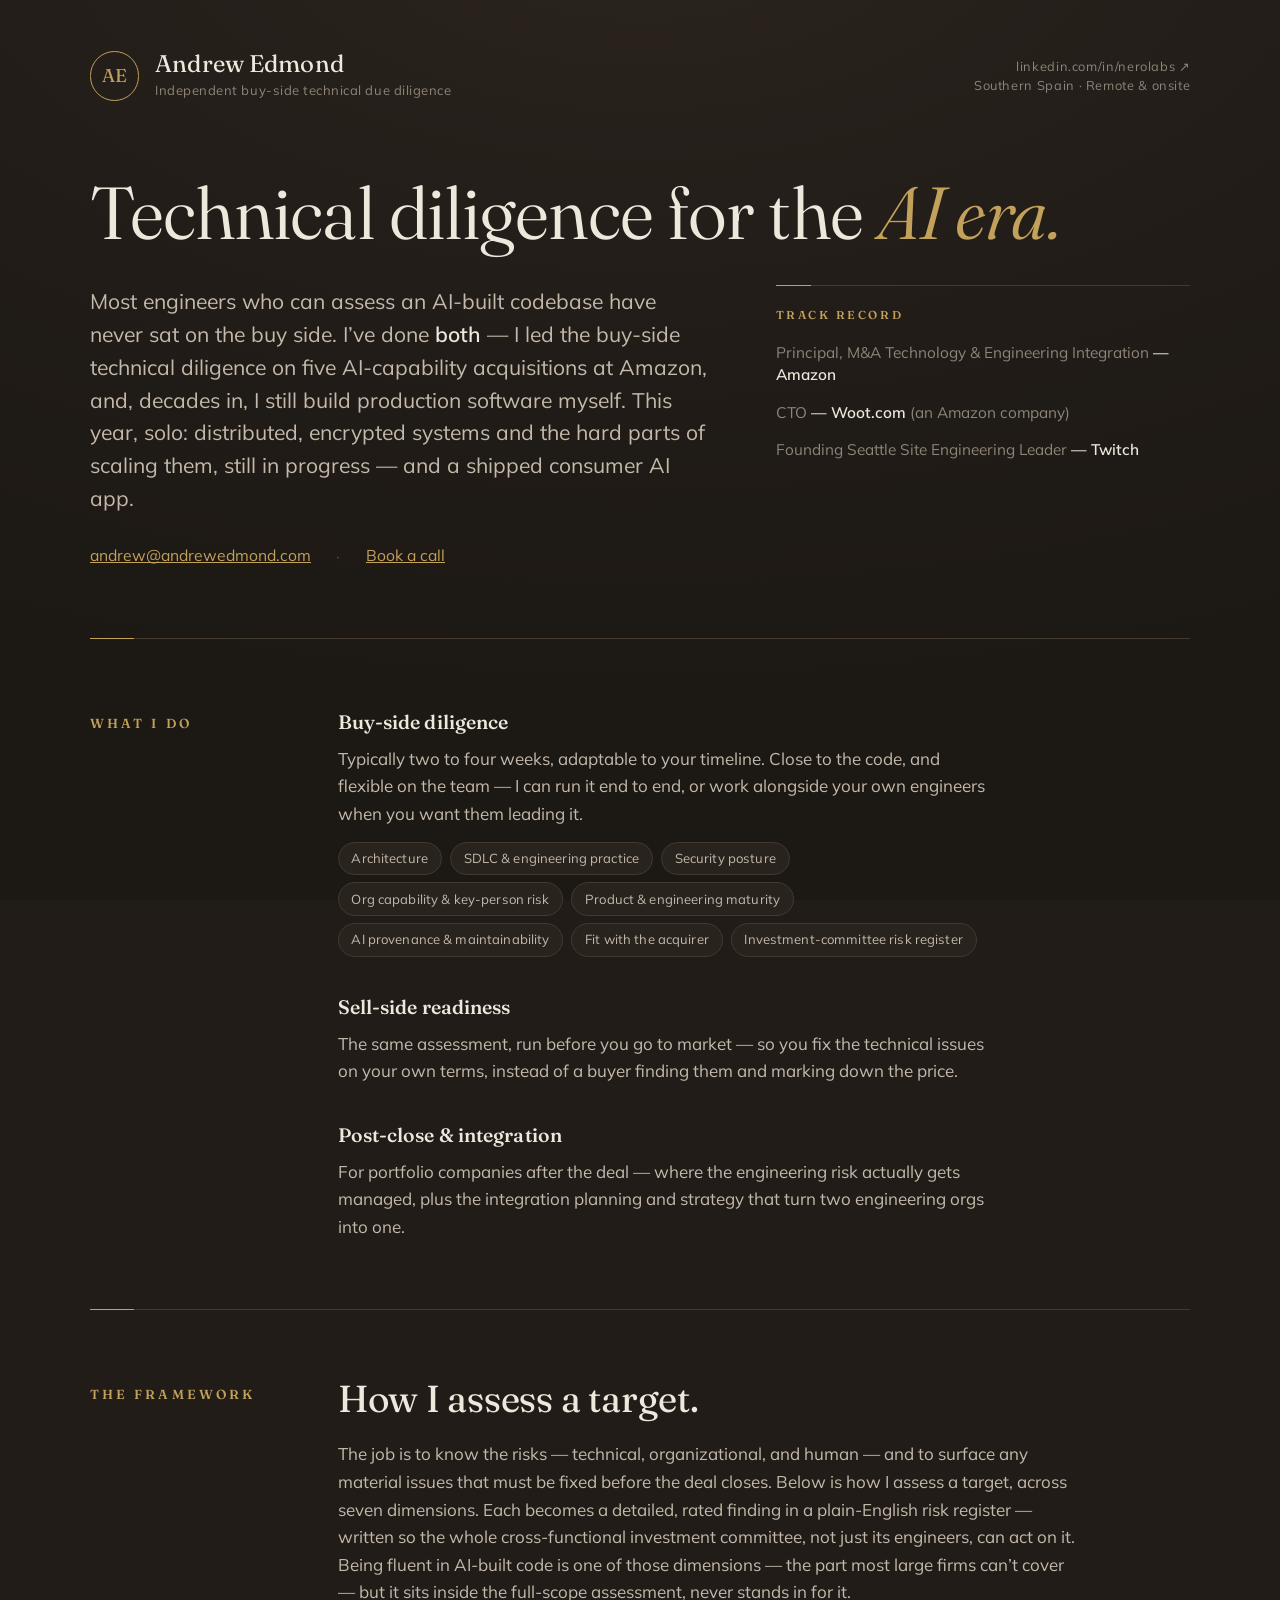
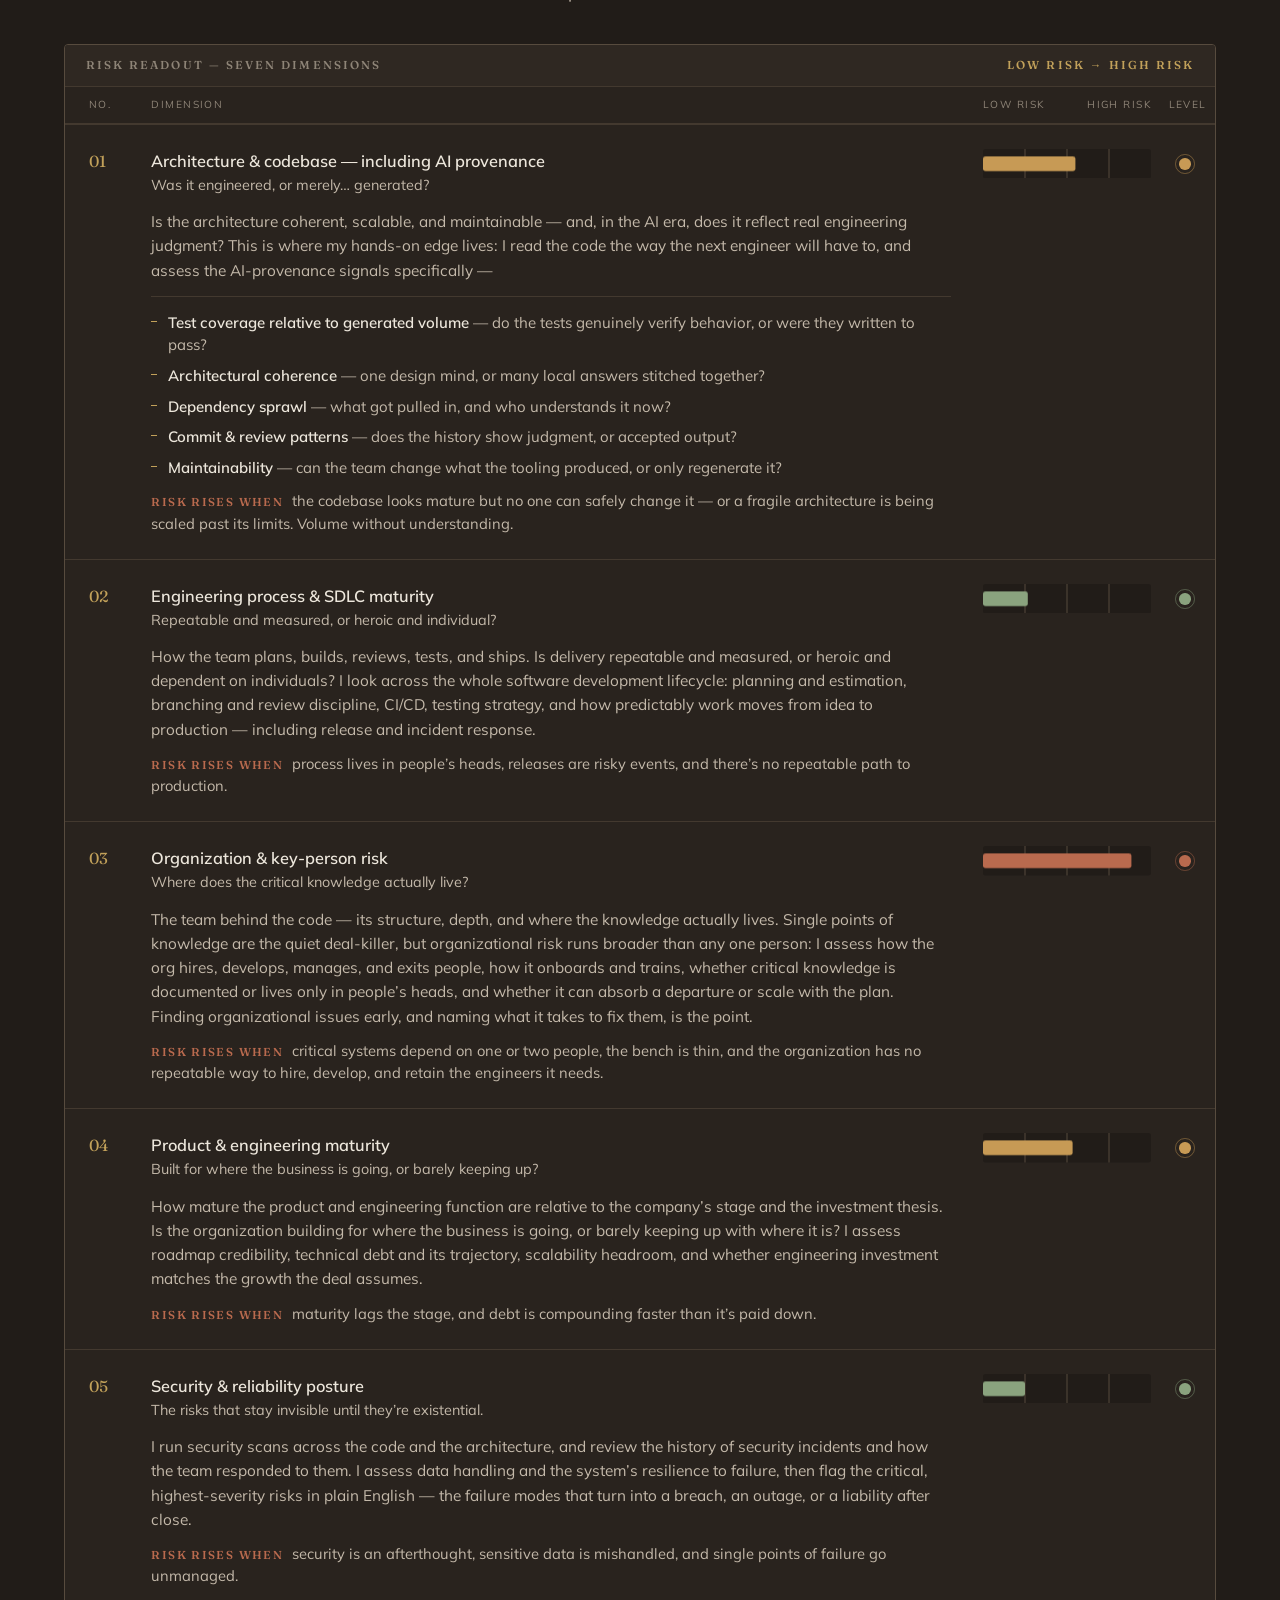
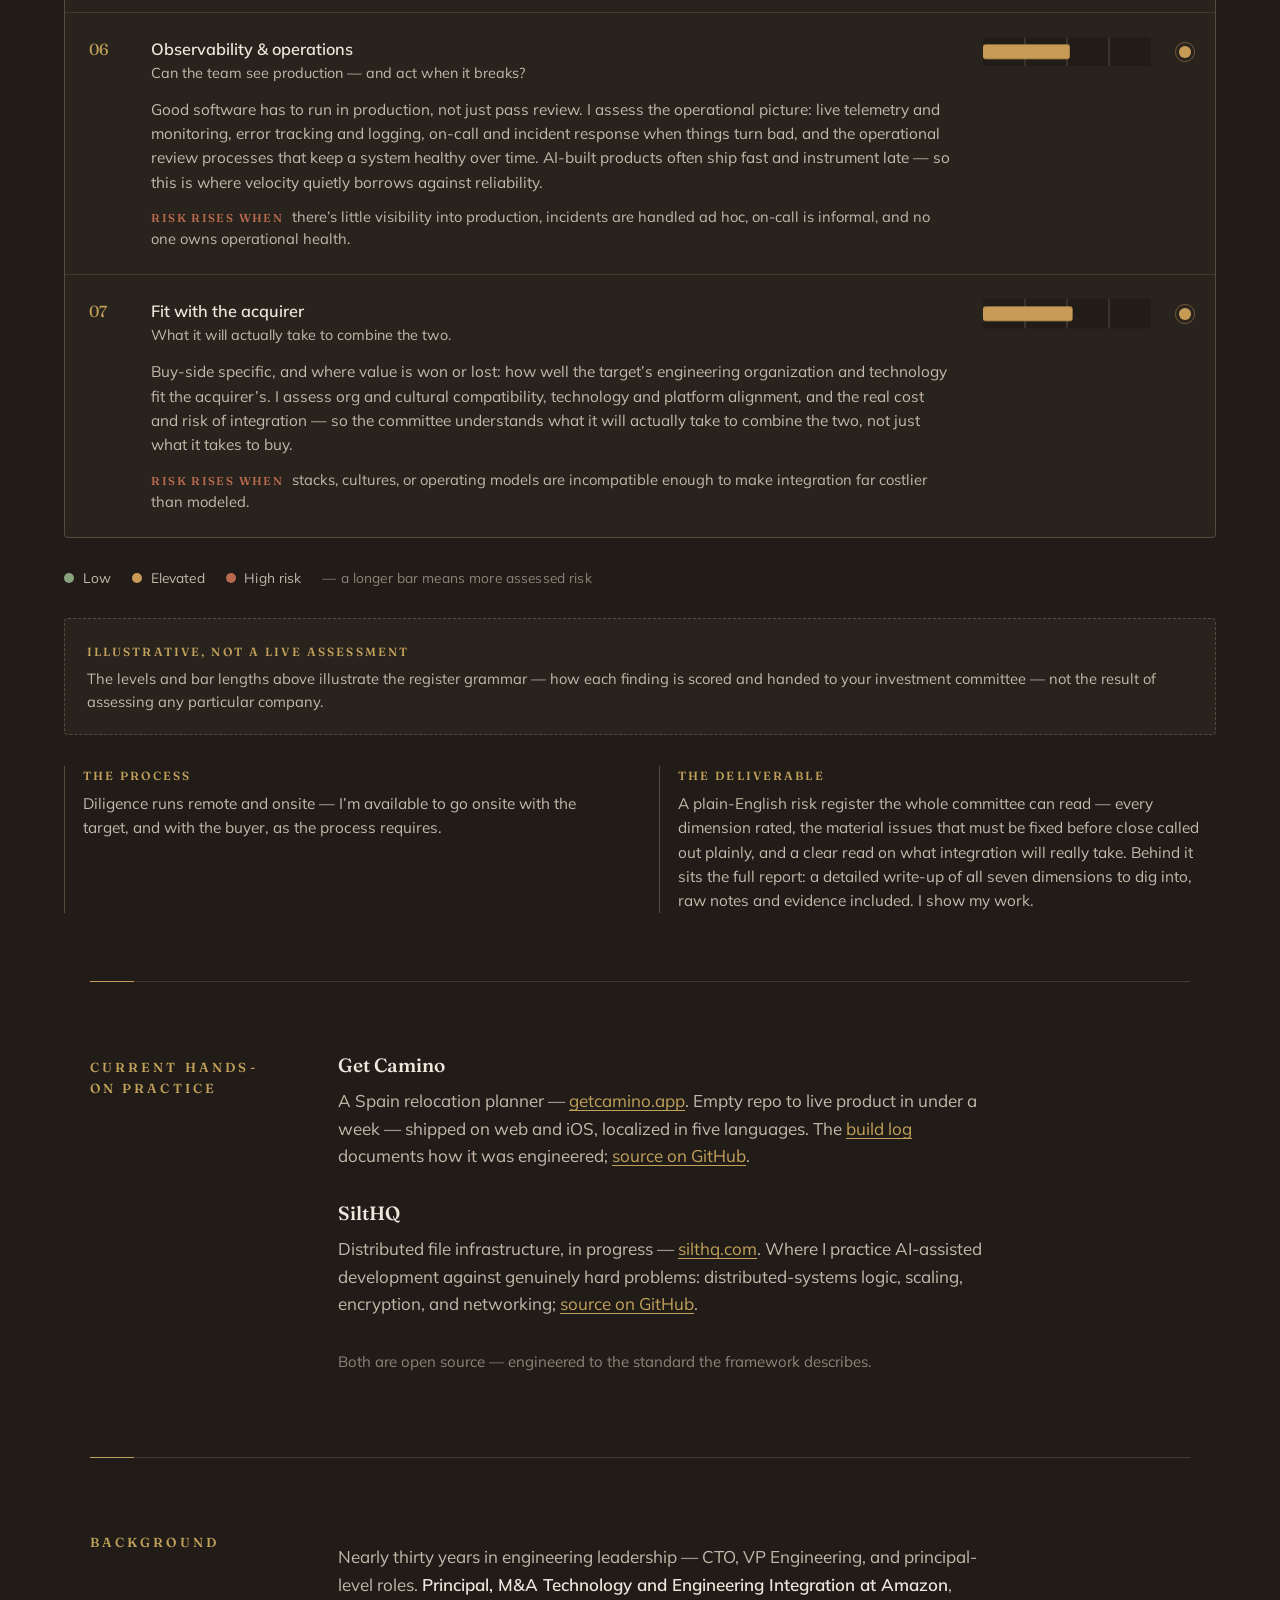
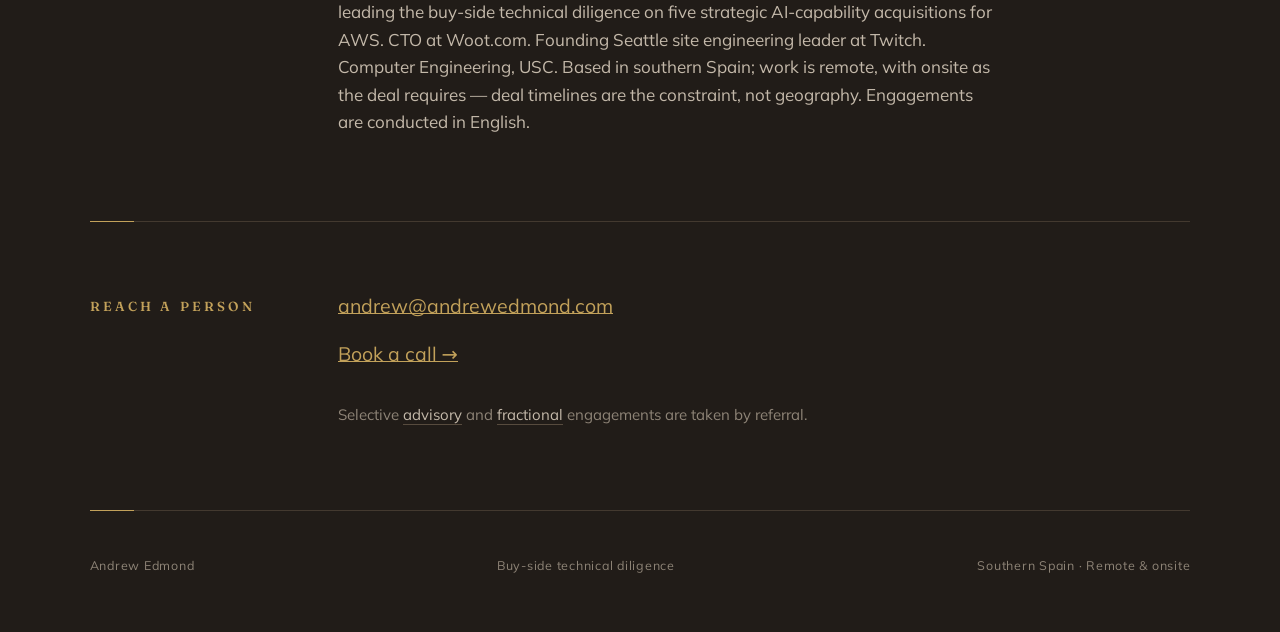
==== commit cf43d2de: "Content pass: drop LOC brag, honest hero systems claim, de-jargon fractional eyebrow - Home Evidence" ====
--- a/index.html
+++ b/index.html
@@ -600,7 +600,7 @@
     <h1 class="claim fade">Technical diligence for the <span class="em">AI era.</span></h1>
     <div class="hero-cols">
       <div class="hero-main">
-        <p class="proof fade">Most engineers who can assess an AI-built codebase have never sat on the buy side. I’ve done <b>both</b> — I led the buy-side technical diligence on five AI-capability acquisitions at Amazon, and, decades in, I still build production software myself. This year, solo: distributed, encrypted systems and the hard parts of scaling them — and a shipped consumer AI app.</p>
+        <p class="proof fade">Most engineers who can assess an AI-built codebase have never sat on the buy side. I’ve done <b>both</b> — I led the buy-side technical diligence on five AI-capability acquisitions at Amazon, and, decades in, I still build production software myself. This year, solo: distributed, encrypted systems and the hard parts of scaling them, still in progress — and a shipped consumer AI app.</p>
         <div class="actions fade">
           <a class="link" href="mailto:andrew@andrewedmond.com">andrew@andrewedmond.com</a>
           <span class="sep">·</span>
@@ -917,7 +917,7 @@
     <div class="body">
       <div class="exhibit">
         <h3>Get Camino</h3>
-        <p>A Spain relocation planner — <a class="link" href="https://getcamino.app">getcamino.app</a>. Empty repo to live product in under a week: ~13,700 lines of TypeScript, five languages, shipped on web and iOS. The <a class="link" href="https://getcamino.app/how-i-was-built">build log</a> documents how it was engineered; <a class="link" href="https://github.com/nerolabs/camino-app">source on GitHub</a>.</p>
+        <p>A Spain relocation planner — <a class="link" href="https://getcamino.app">getcamino.app</a>. Empty repo to live product in under a week — shipped on web and iOS, localized in five languages. The <a class="link" href="https://getcamino.app/how-i-was-built">build log</a> documents how it was engineered; <a class="link" href="https://github.com/nerolabs/camino-app">source on GitHub</a>.</p>
       </div>
       <div class="exhibit">
         <h3>SiltHQ</h3>
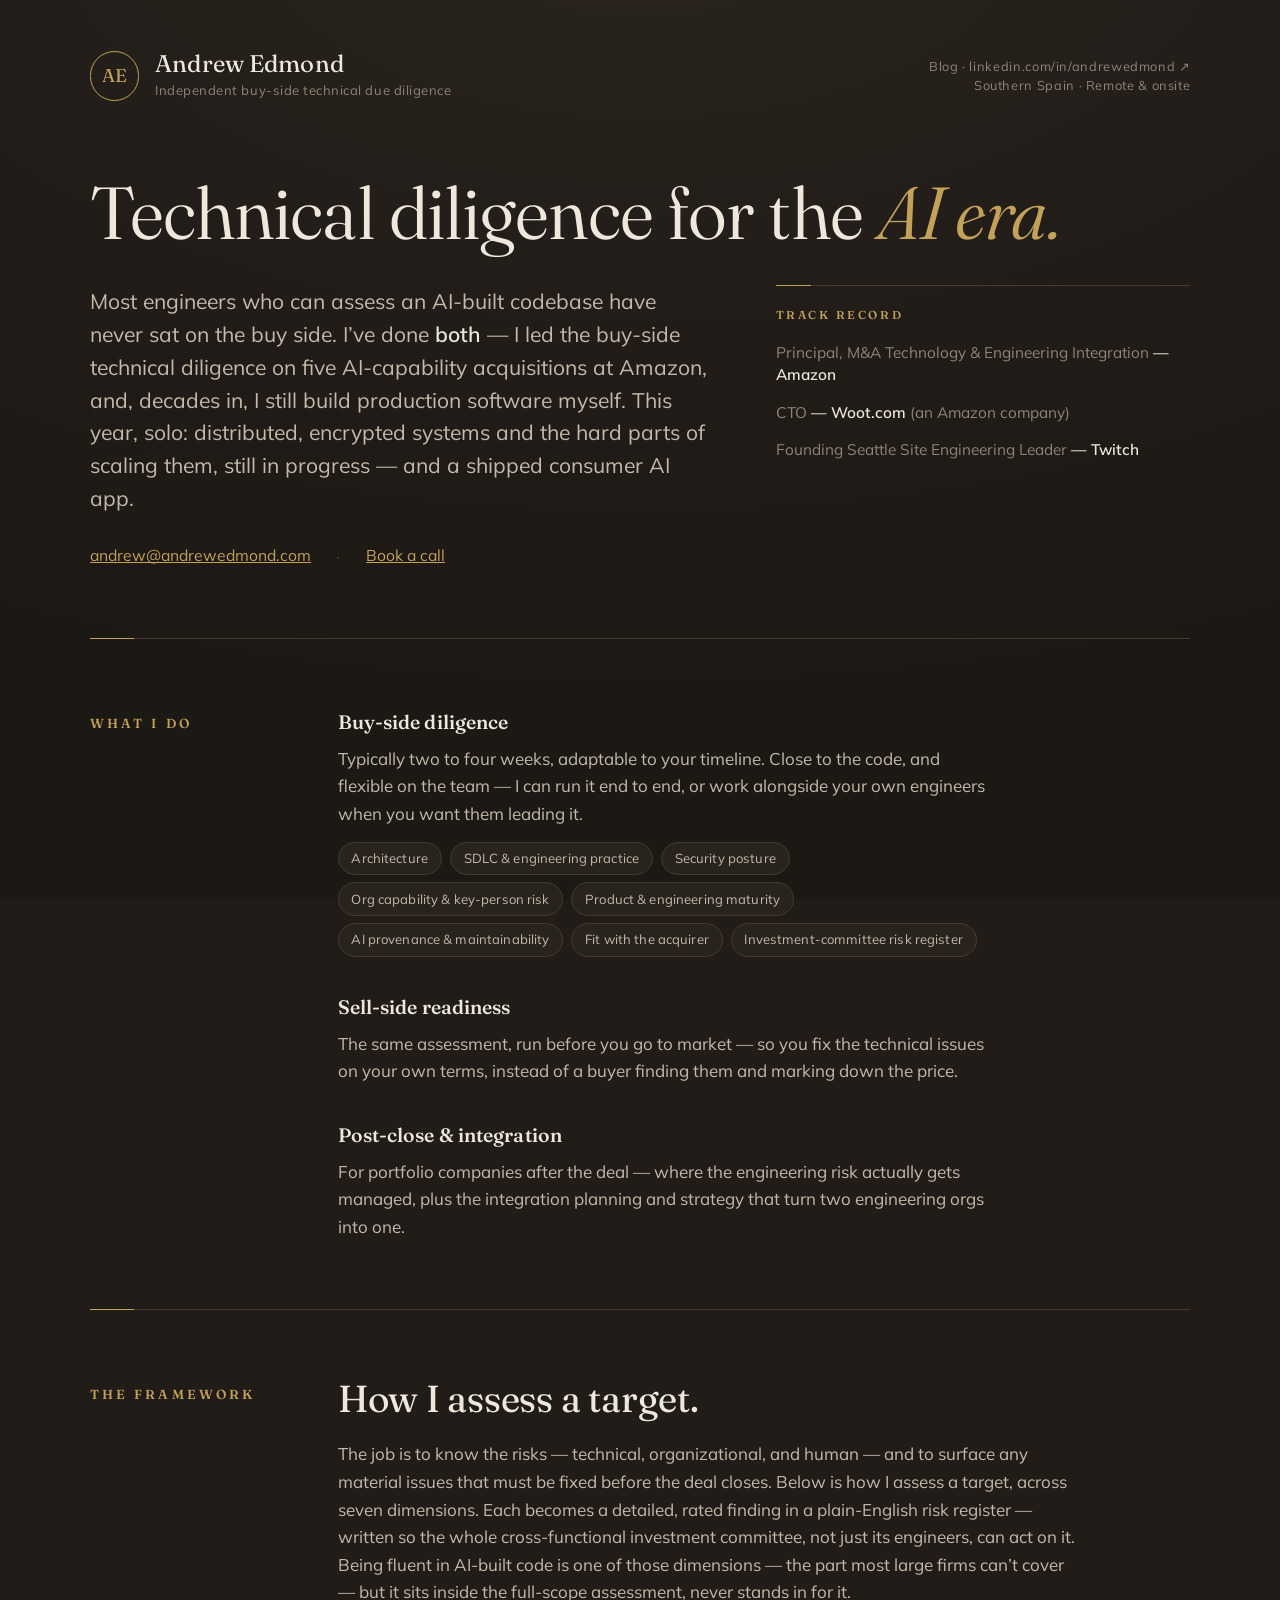
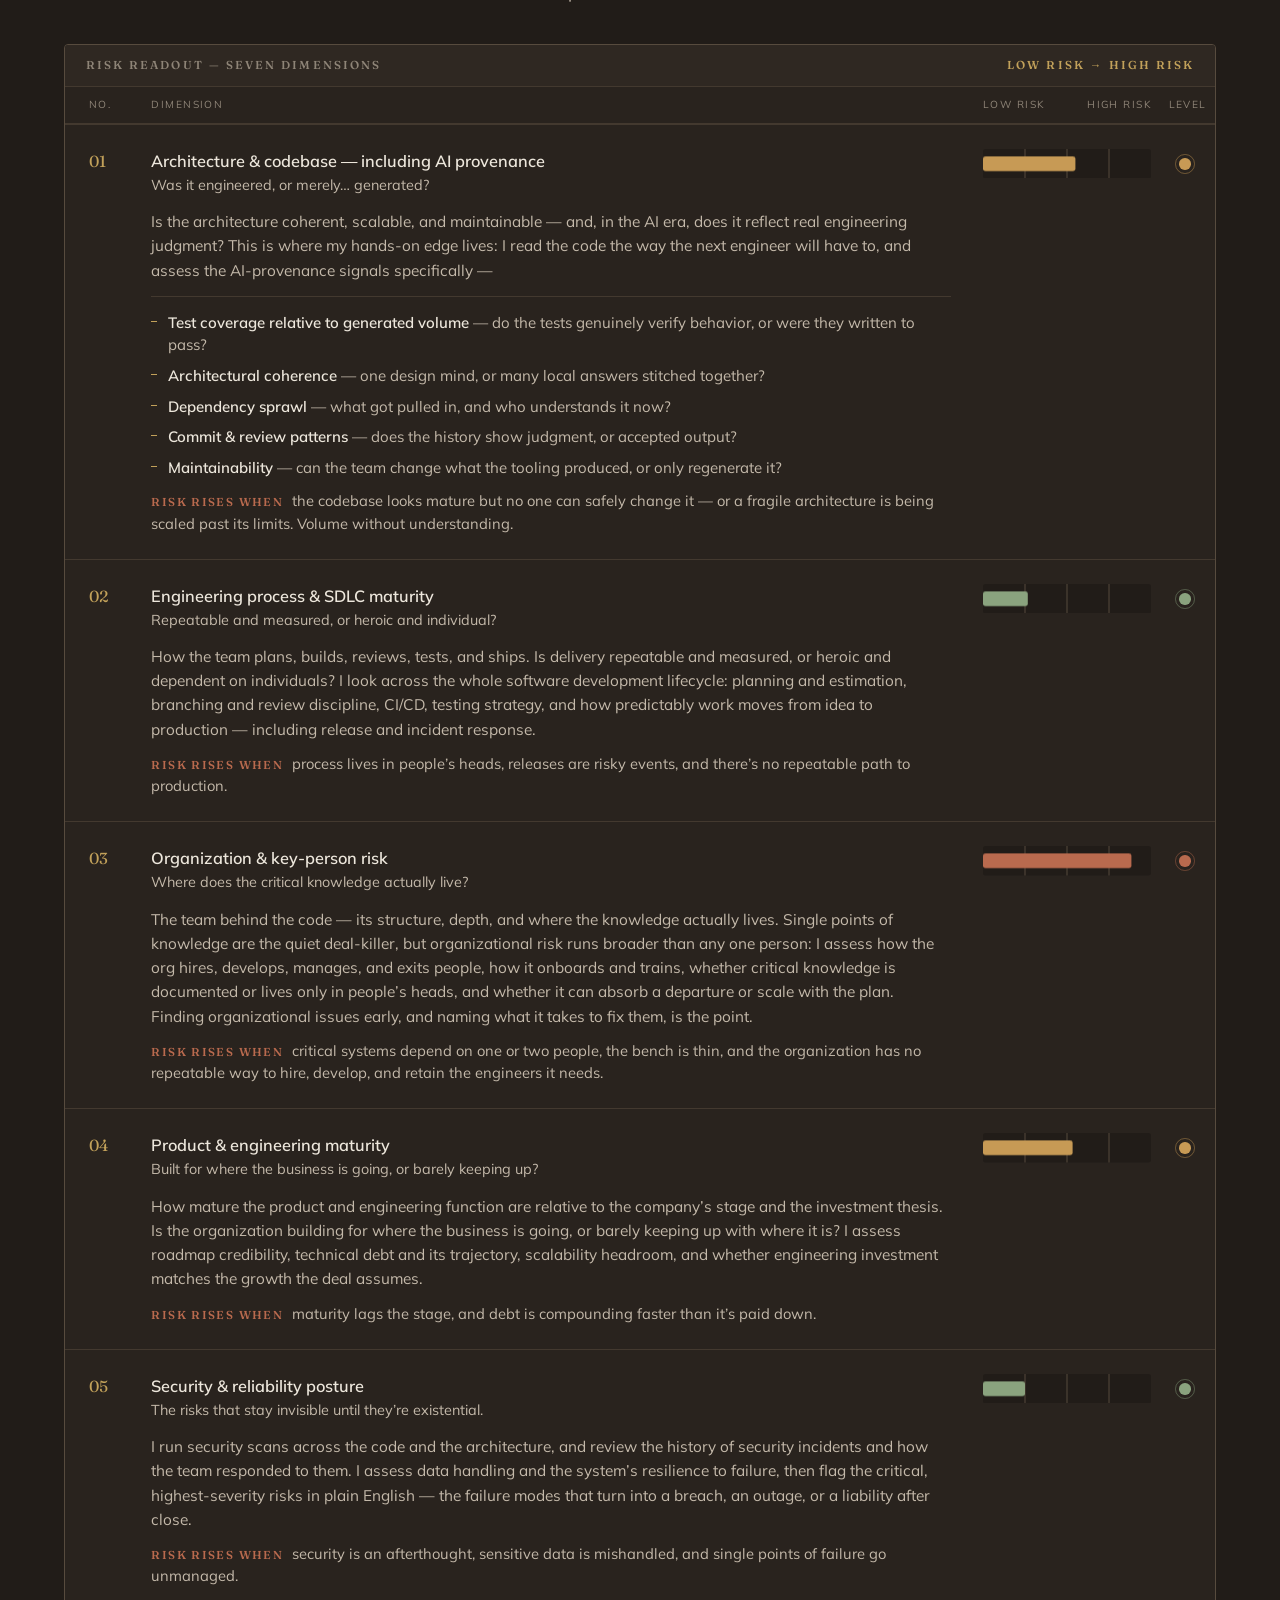
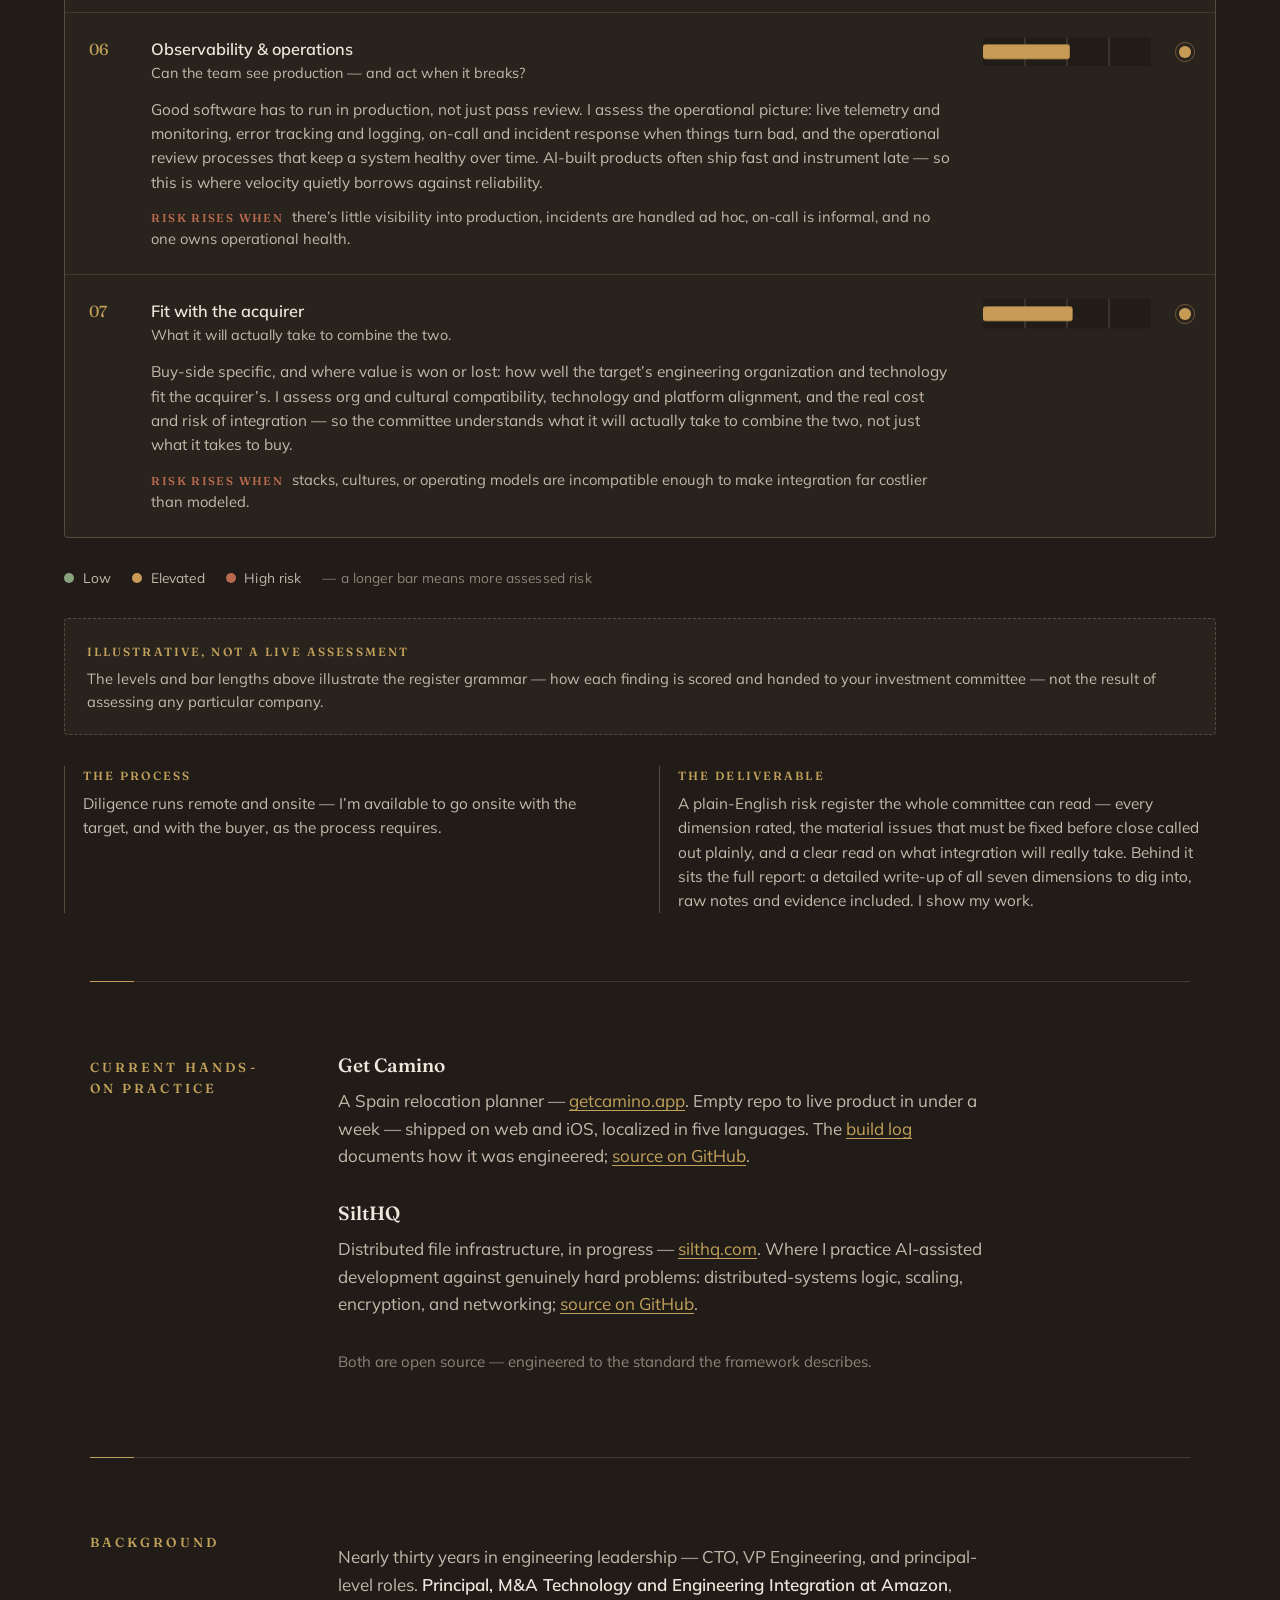
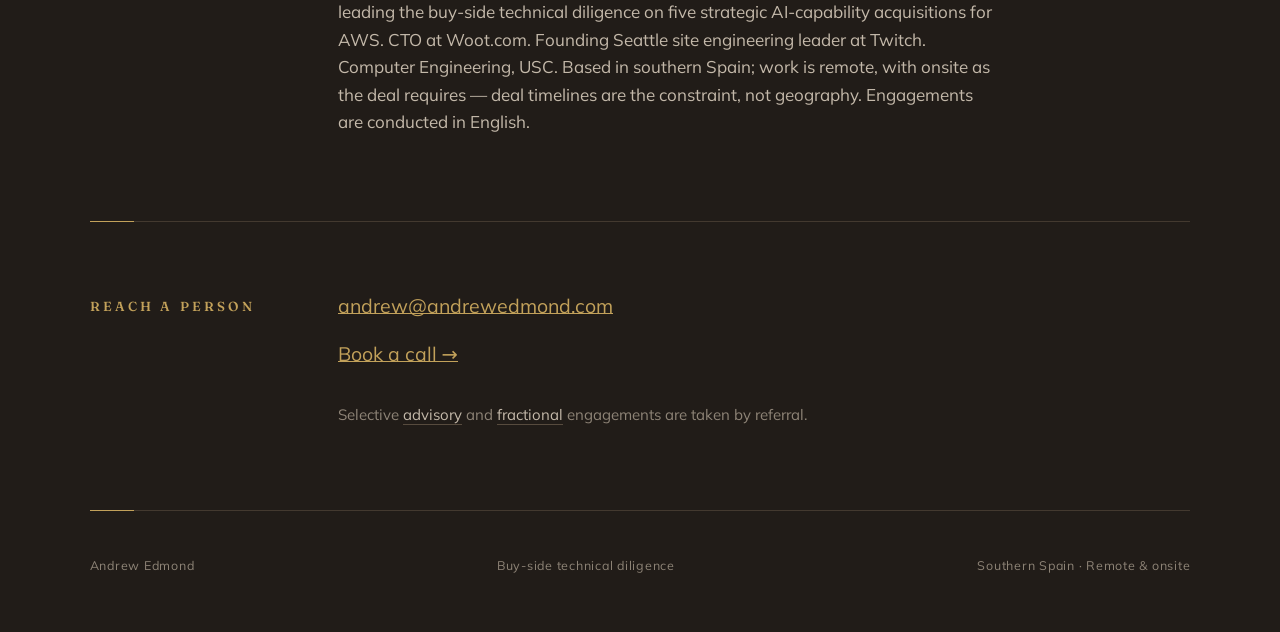
==== commit 15bc459f: "Add /blog/: Get Camino build-log series (10 posts) + RSS - Dependency-free static blog engine (blog/" ====
--- a/index.html
+++ b/index.html
@@ -592,7 +592,7 @@
         <p class="kicker">Independent buy-side technical due diligence</p>
       </div>
     </div>
-    <p class="meta"><a href="https://www.linkedin.com/in/nerolabs">linkedin.com/in/nerolabs ↗</a><br>Southern Spain · Remote &amp; onsite</p>
+    <p class="meta"><a href="/blog/">Blog</a> · <a href="https://www.linkedin.com/in/andrewedmond">linkedin.com/in/andrewedmond ↗</a><br>Southern Spain · Remote &amp; onsite</p>
   </header>
 
   <!-- SUMMARY -->
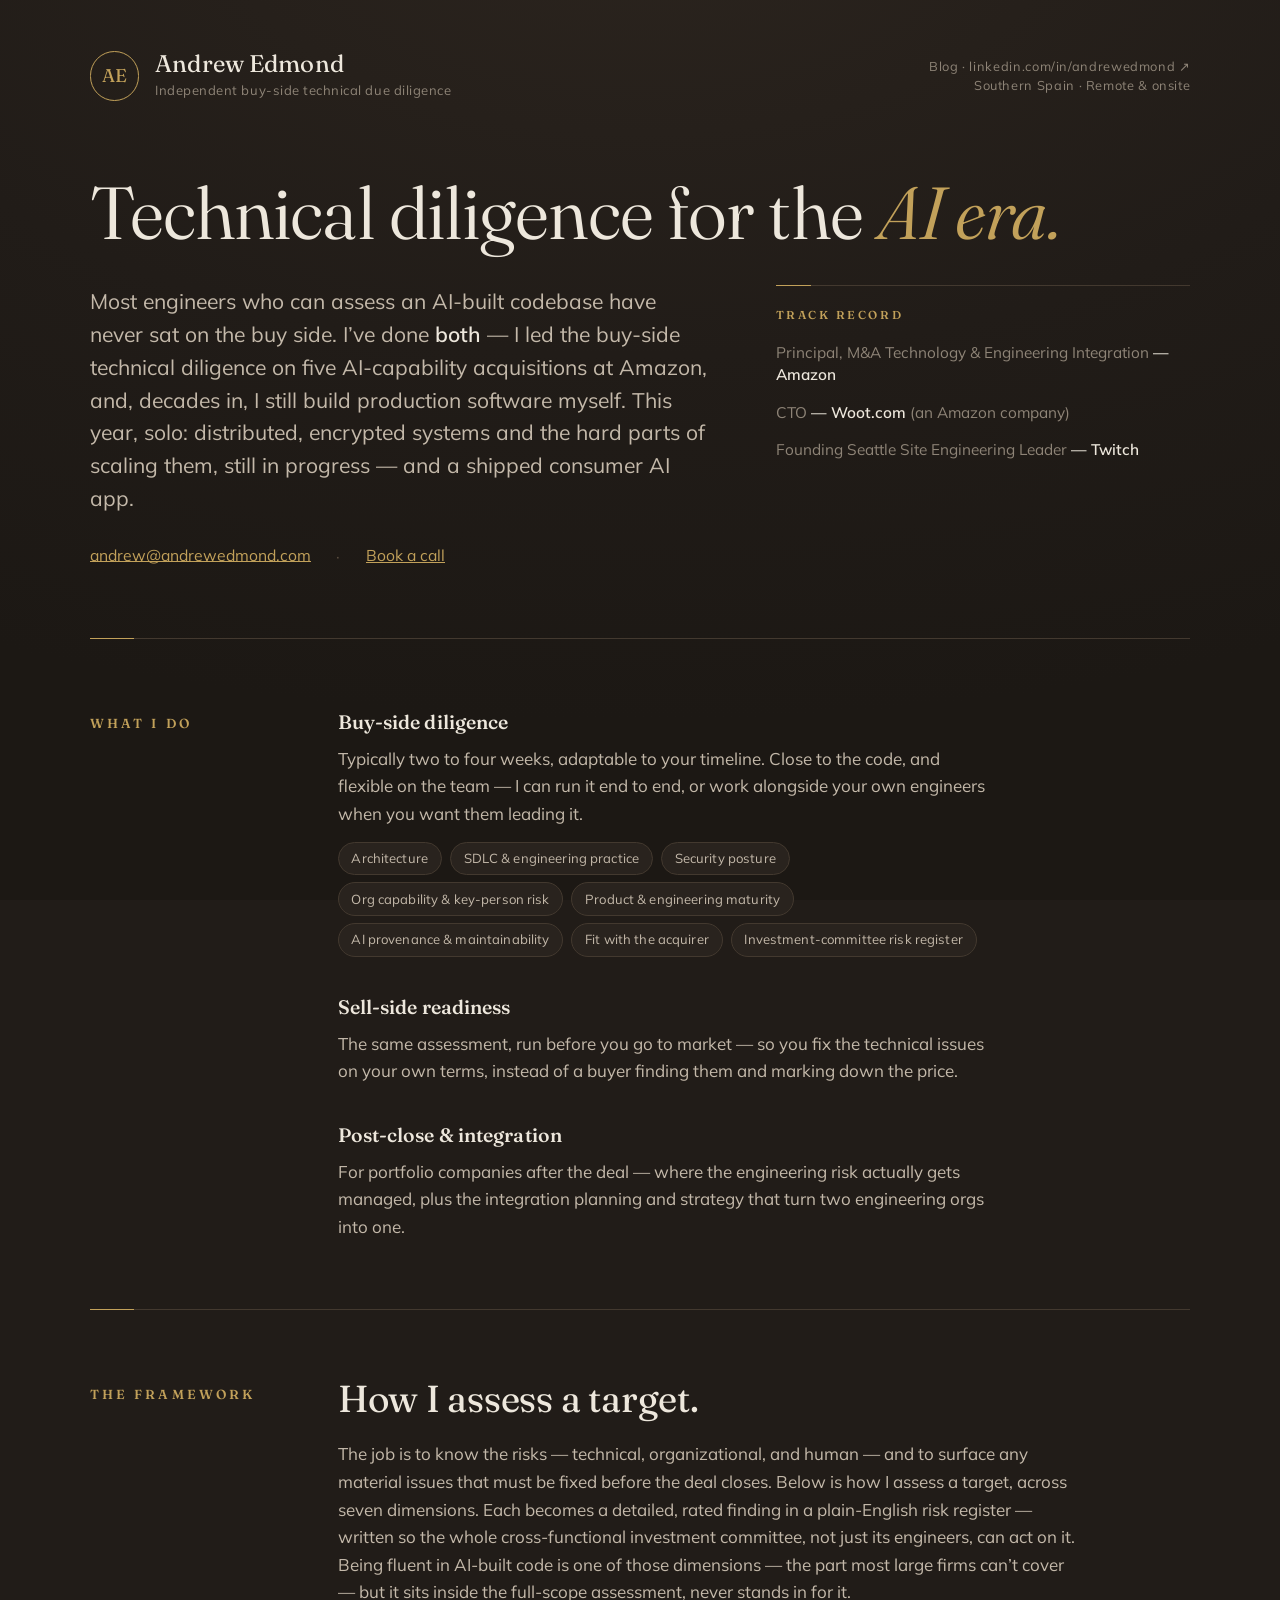
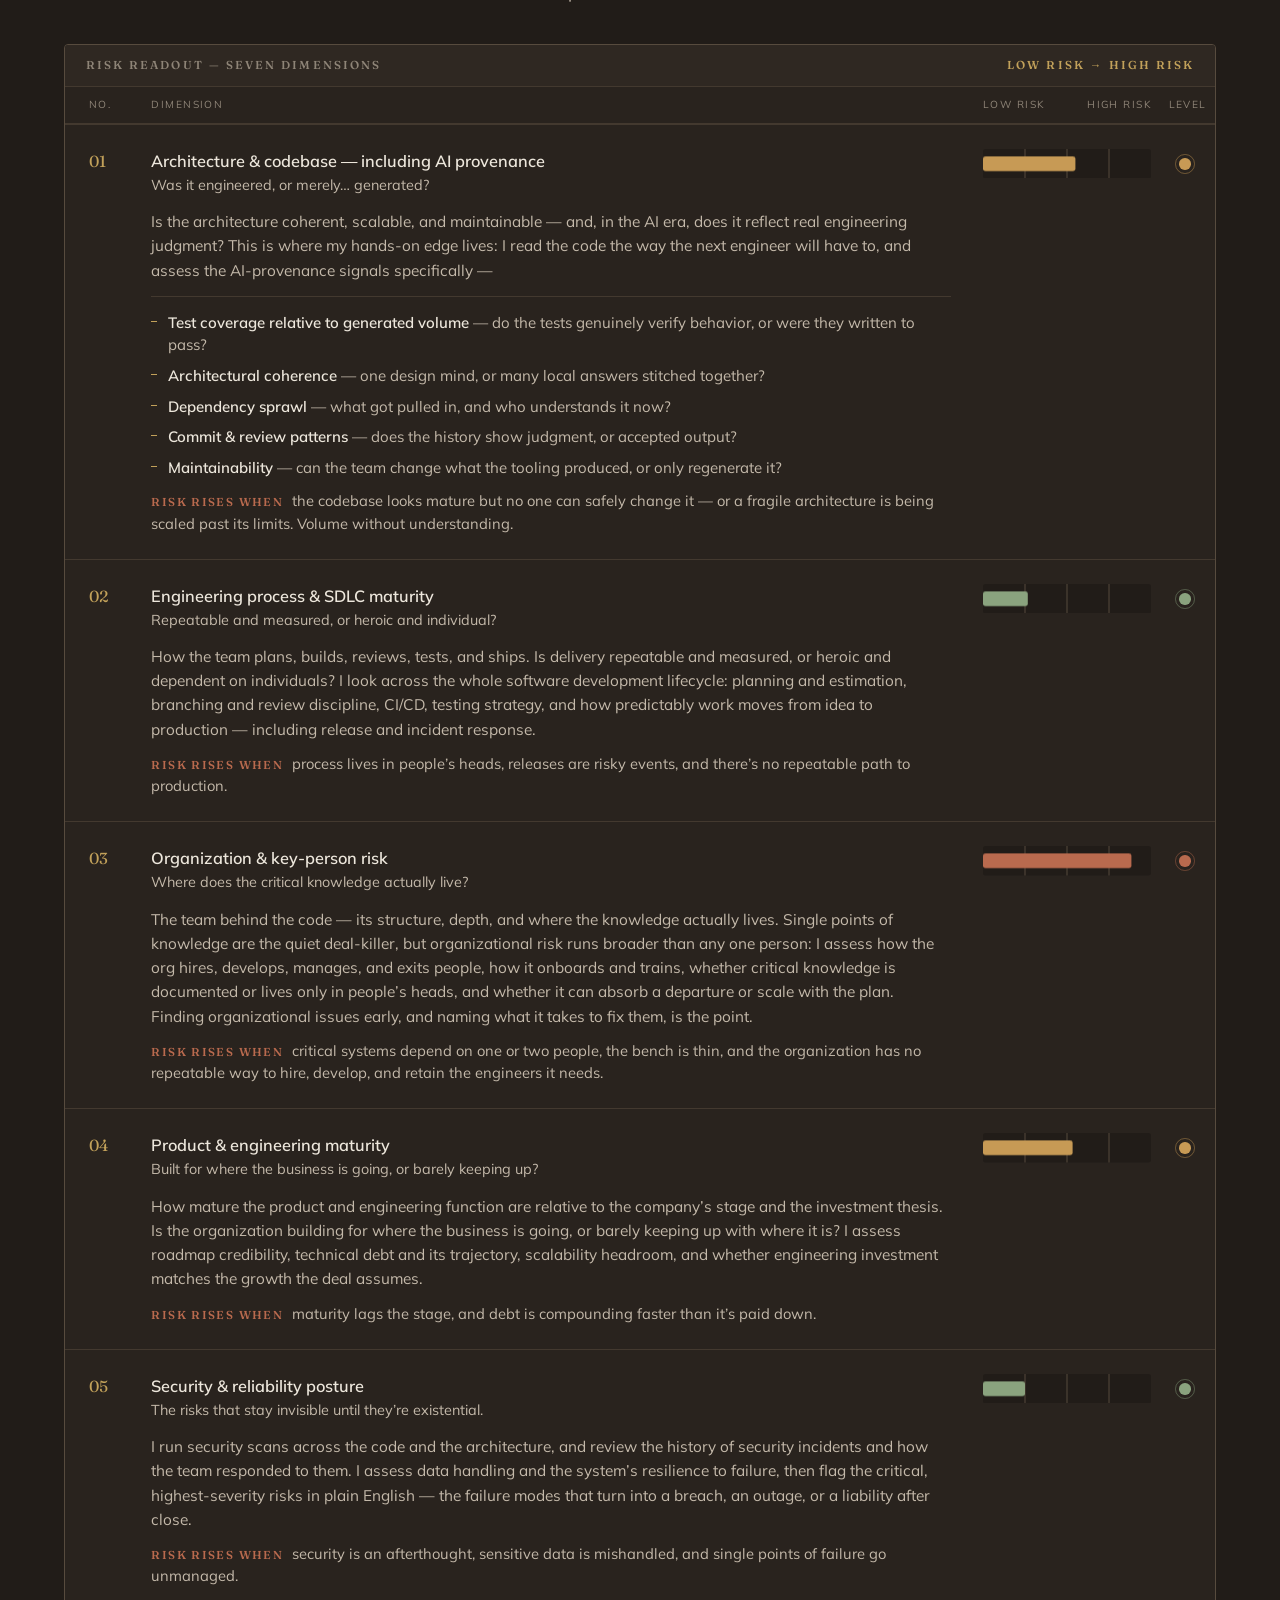
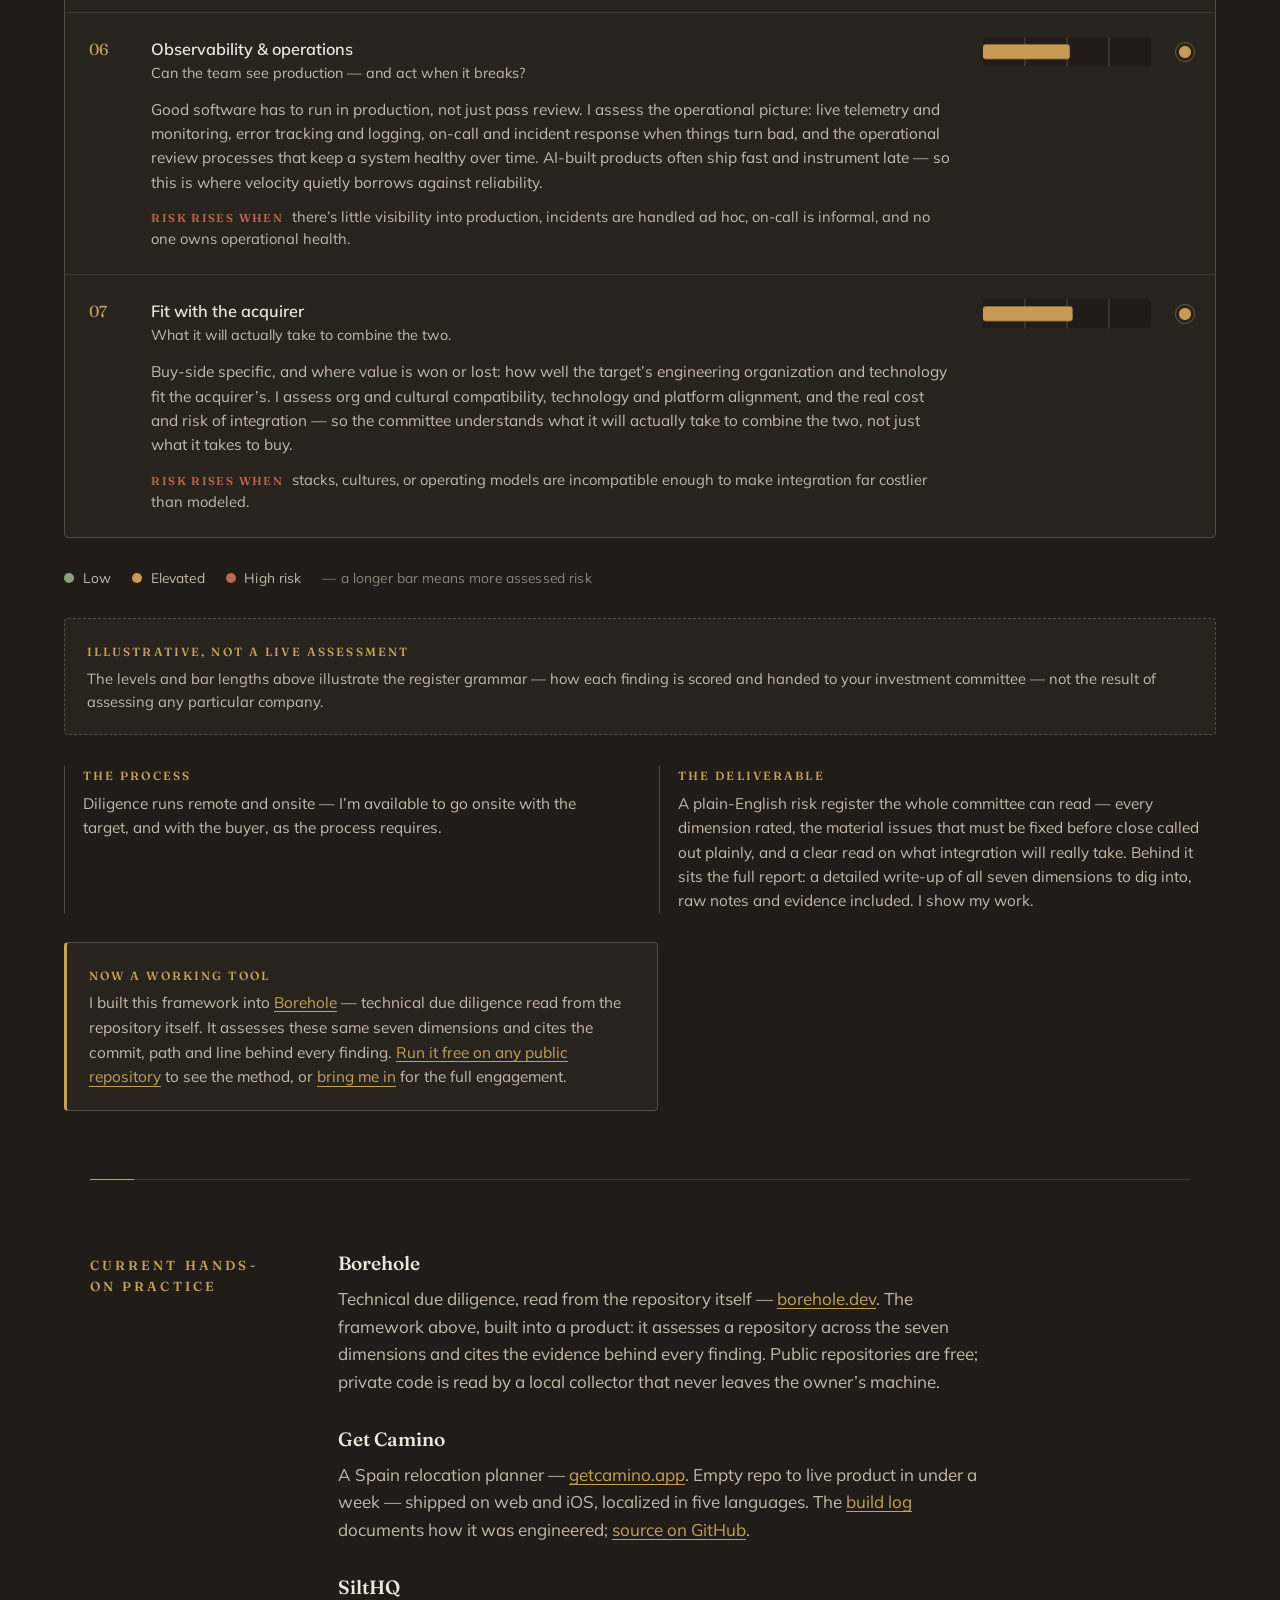
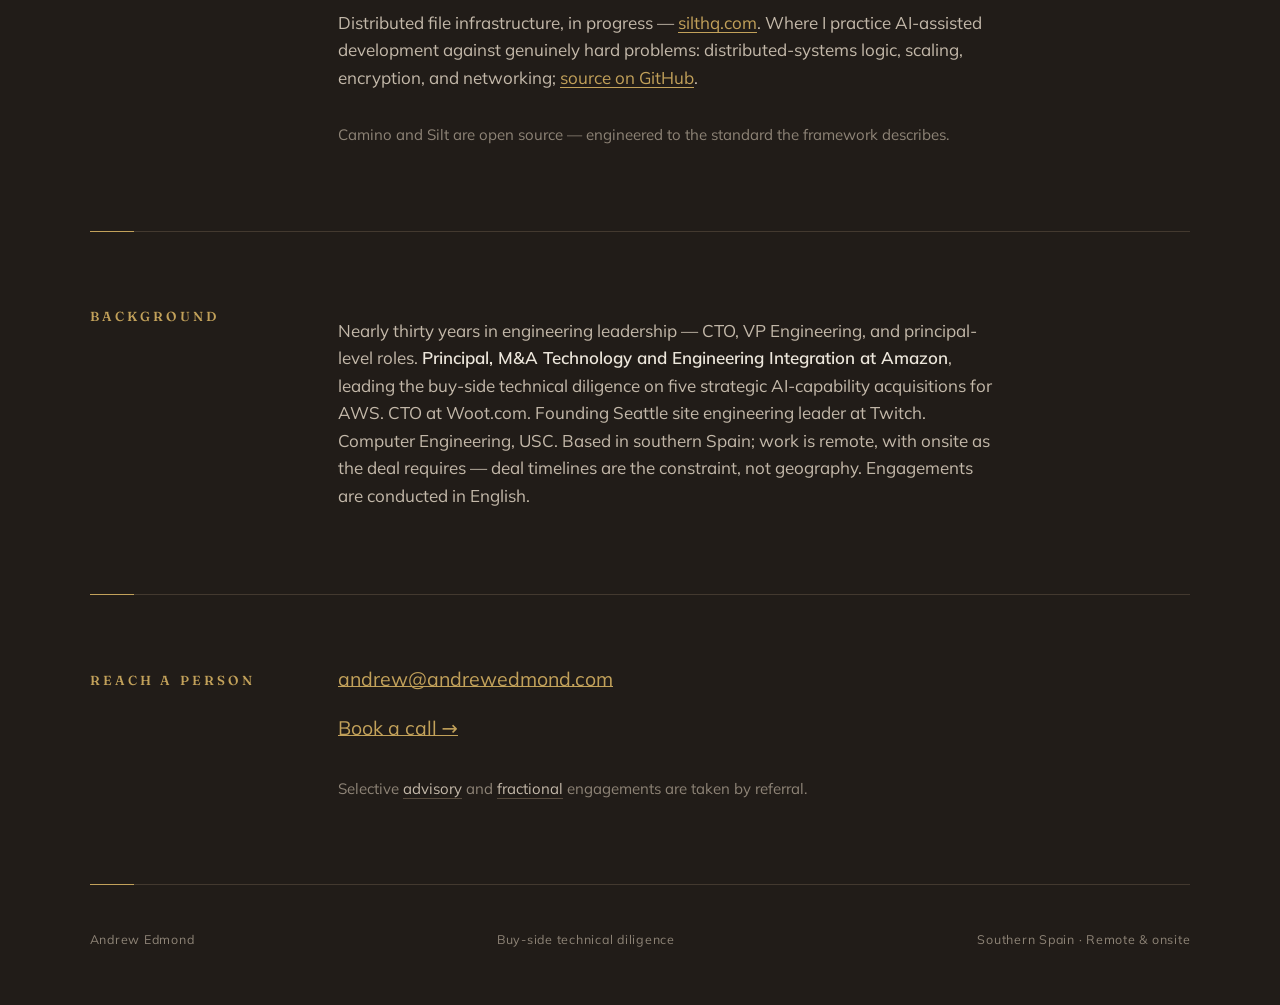
==== commit 69d64726: "Feature Borehole: Framework callout + Current practice exhibit Borehole (borehole.dev) is the dilige" ====
--- a/index.html
+++ b/index.html
@@ -473,6 +473,23 @@
     font-size:.92rem; line-height:1.62; color:var(--bone-2);
   }
   .placeholder b{
+    display:inline-block; color:var(--gold);
+    font-family:var(--serif); font-weight:560;
+    text-transform:uppercase; letter-spacing:.18em; font-size:.74rem;
+    margin-bottom:.35rem;
+  }
+
+  .fw-tool{
+    border:1px solid var(--hair-2);
+    border-left:3px solid var(--gold);
+    background:var(--panel);
+    border-radius:4px;
+    padding:1.25rem 1.35rem;
+    margin-top:1.8rem;
+    font-size:.96rem; line-height:1.62; color:var(--bone-2);
+    max-width:66ch;
+  }
+  .fw-tool b{
     display:inline-block; color:var(--gold);
     font-family:var(--serif); font-weight:560;
     text-transform:uppercase; letter-spacing:.18em; font-size:.74rem;
@@ -908,6 +925,11 @@
           <p>A plain-English risk register the whole committee can read — every dimension rated, the material issues that must be fixed before close called out plainly, and a clear read on what integration will really take. Behind it sits the full report: a detailed write-up of all seven dimensions to dig into, raw notes and evidence included. I show my work.</p>
         </div>
       </div>
+
+      <div class="fw-tool">
+        <b>Now a working tool</b><br>
+        I built this framework into <a class="link" href="https://borehole.dev">Borehole</a> — technical due diligence read from the repository itself. It assesses these same seven dimensions and cites the commit, path and line behind every finding. <a class="link" href="https://borehole.dev">Run it free on any public repository</a> to see the method, or <a class="link" href="#contact">bring me in</a> for the full engagement.
+      </div>
     </div>
   </section>
 
@@ -916,6 +938,10 @@
     <p class="eyebrow">Current hands-on practice</p>
     <div class="body">
       <div class="exhibit">
+        <h3>Borehole</h3>
+        <p>Technical due diligence, read from the repository itself — <a class="link" href="https://borehole.dev">borehole.dev</a>. The framework above, built into a product: it assesses a repository across the seven dimensions and cites the evidence behind every finding. Public repositories are free; private code is read by a local collector that never leaves the owner’s machine.</p>
+      </div>
+      <div class="exhibit">
         <h3>Get Camino</h3>
         <p>A Spain relocation planner — <a class="link" href="https://getcamino.app">getcamino.app</a>. Empty repo to live product in under a week — shipped on web and iOS, localized in five languages. The <a class="link" href="https://getcamino.app/how-i-was-built">build log</a> documents how it was engineered; <a class="link" href="https://github.com/nerolabs/camino-app">source on GitHub</a>.</p>
       </div>
@@ -923,7 +949,7 @@
         <h3>SiltHQ</h3>
         <p>Distributed file infrastructure, in progress — <a class="link" href="https://silthq.com">silthq.com</a>. Where I practice AI-assisted development against genuinely hard problems: distributed-systems logic, scaling, encryption, and networking; <a class="link" href="https://github.com/nerolabs/silt">source on GitHub</a>.</p>
       </div>
-      <p class="quiet">Both are open source — engineered to the standard the framework describes.</p>
+      <p class="quiet">Camino and Silt are open source — engineered to the standard the framework describes.</p>
     </div>
   </section>
 
